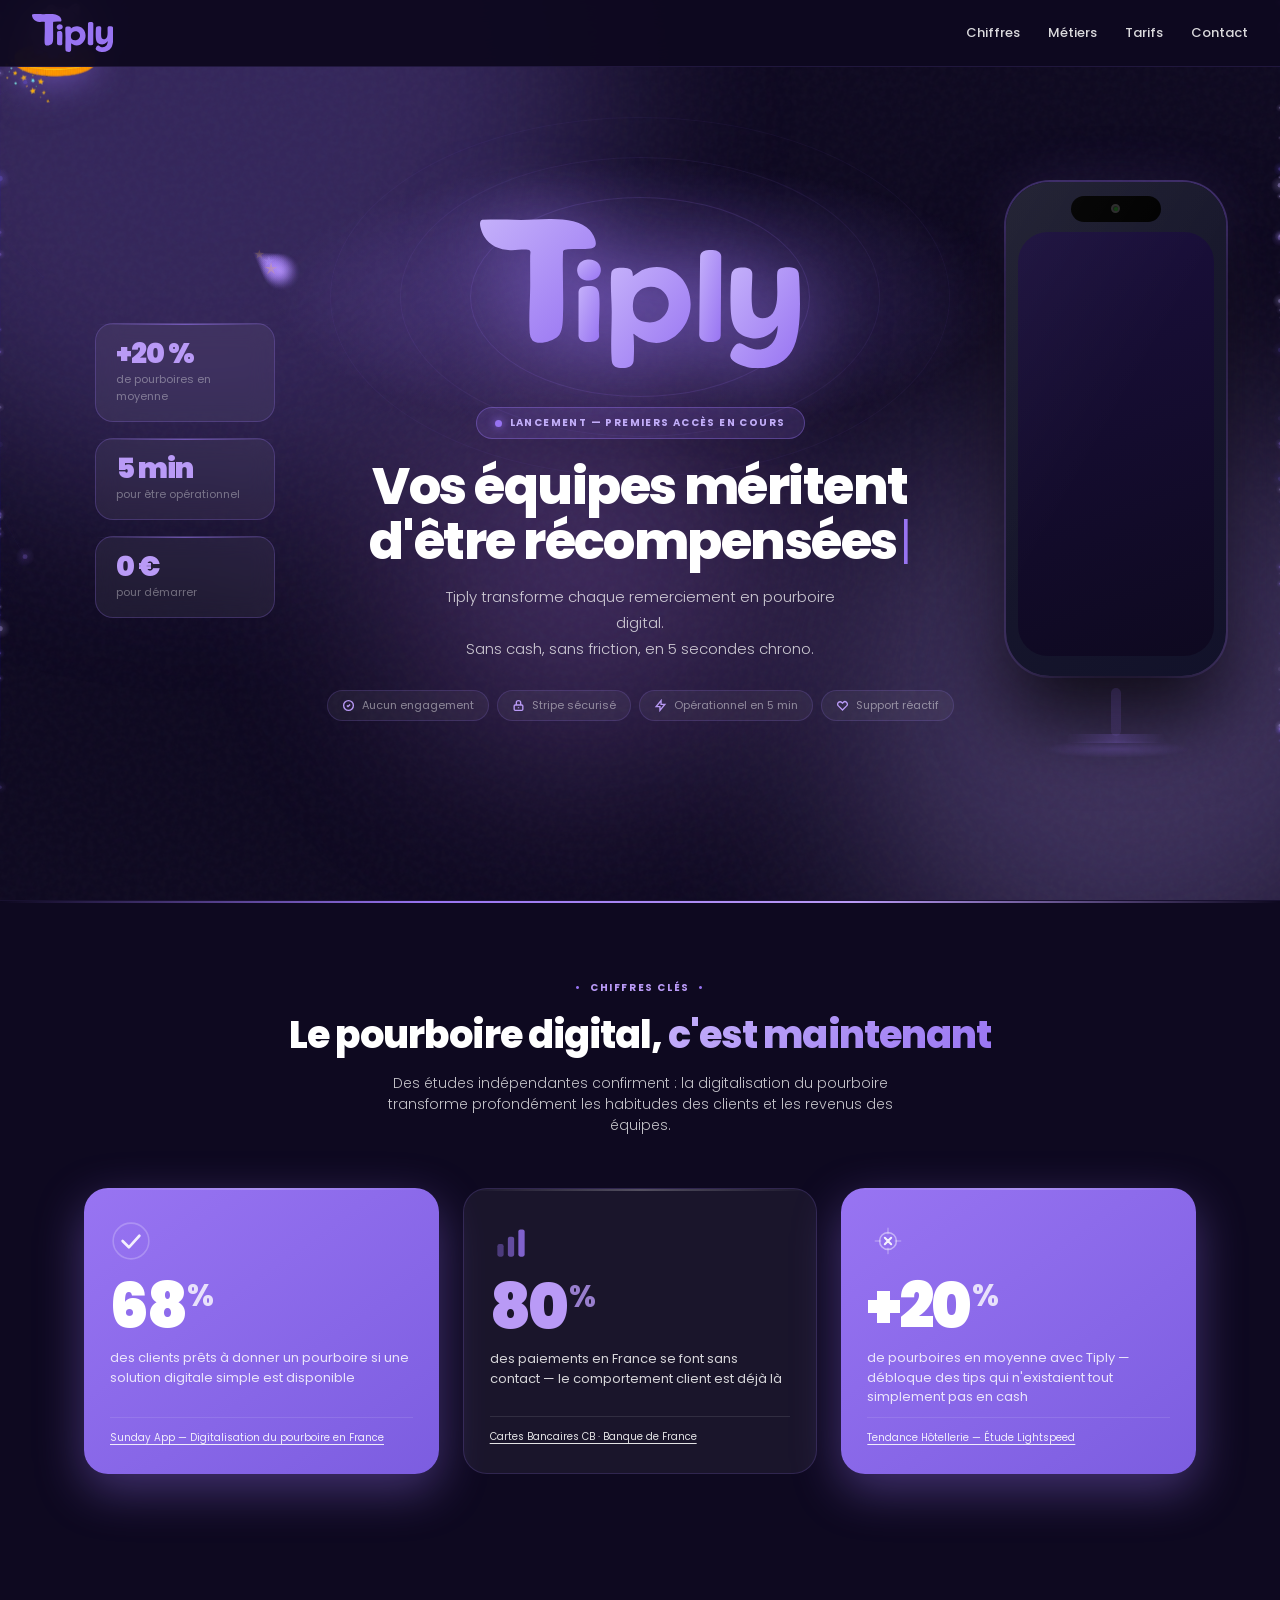
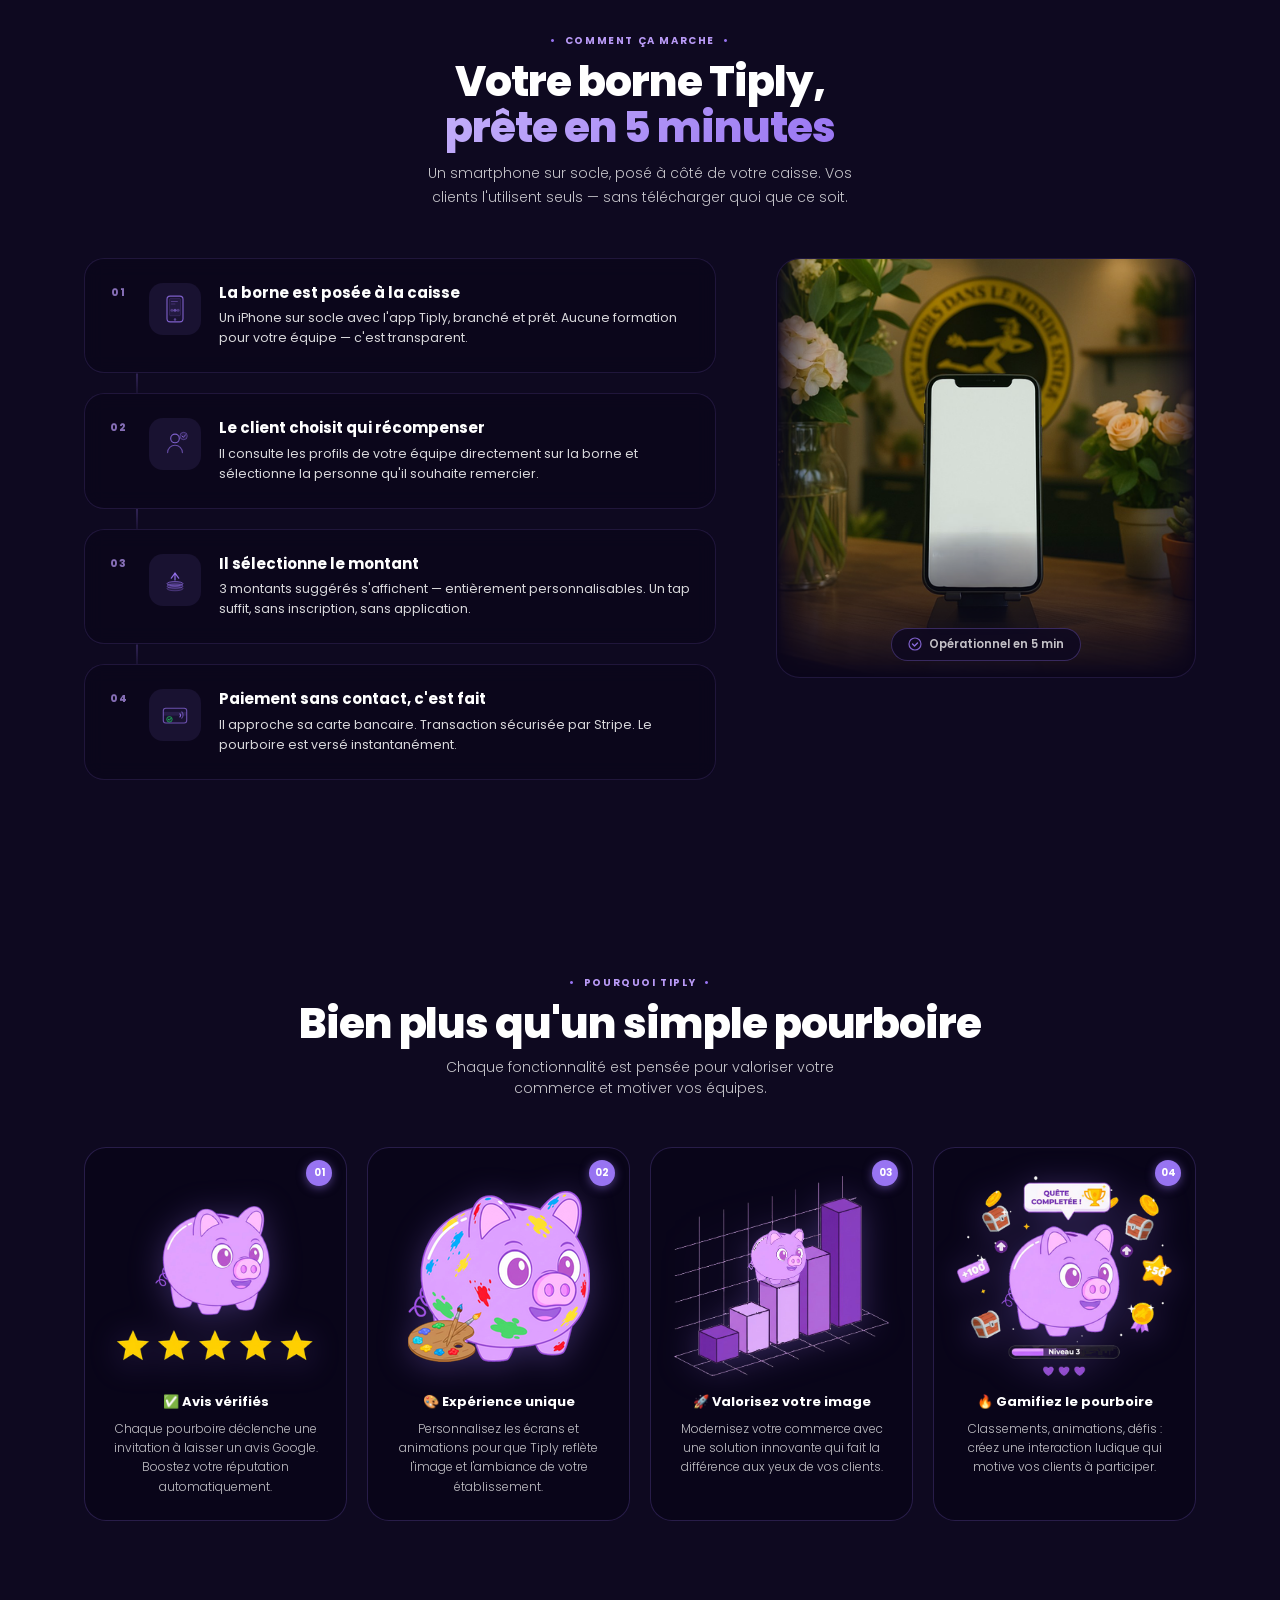
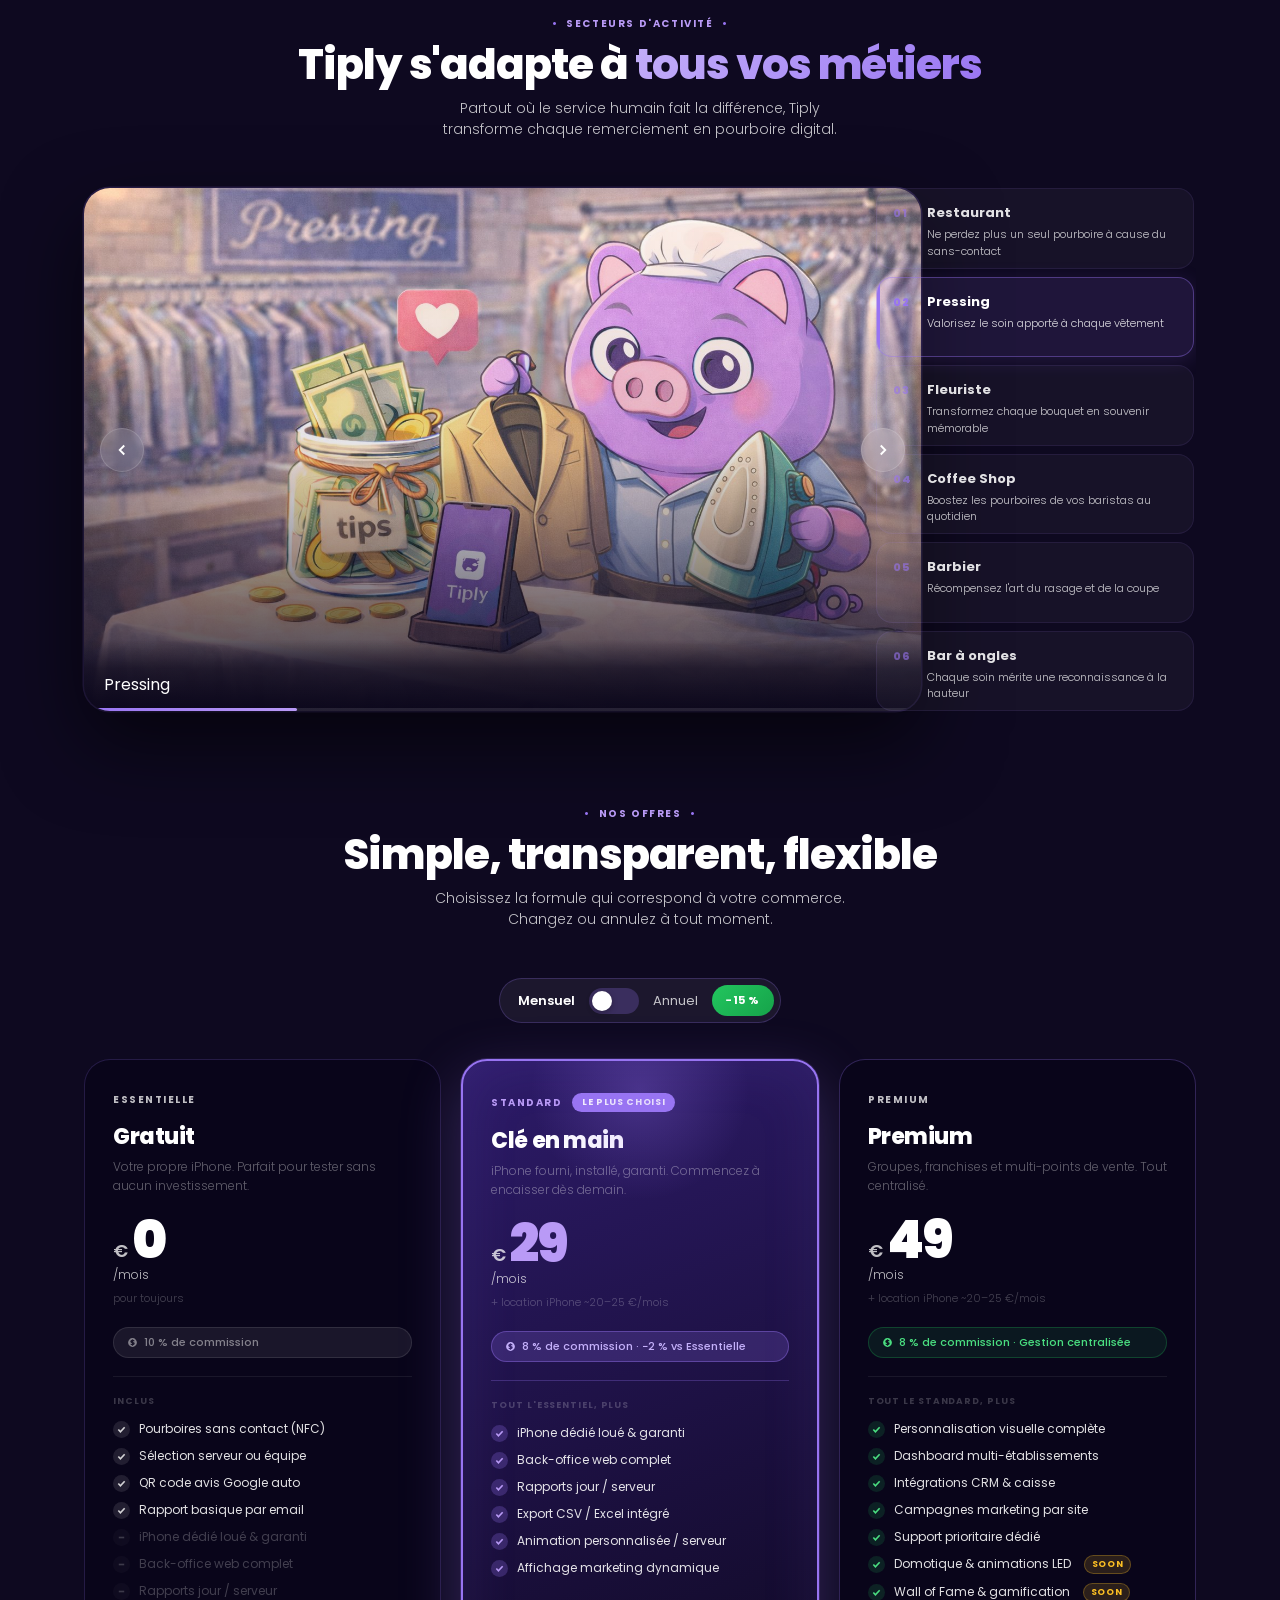
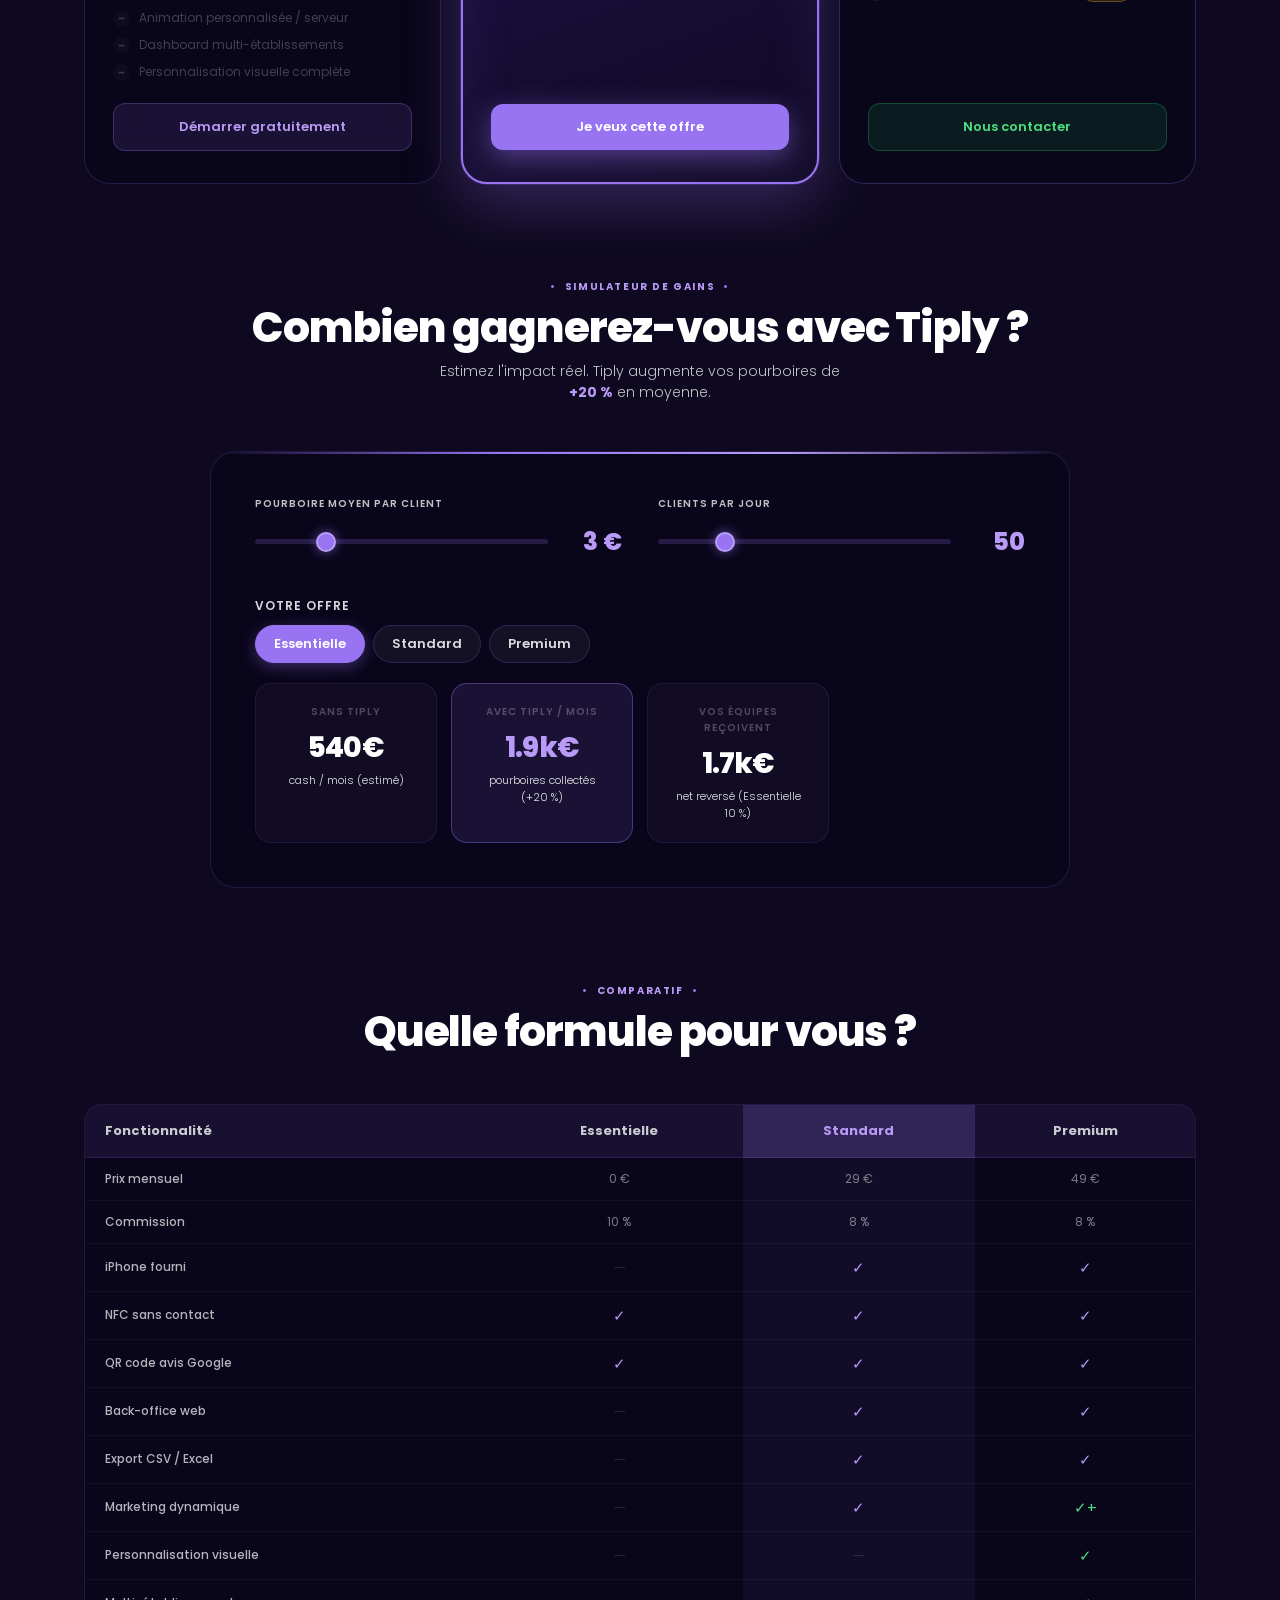
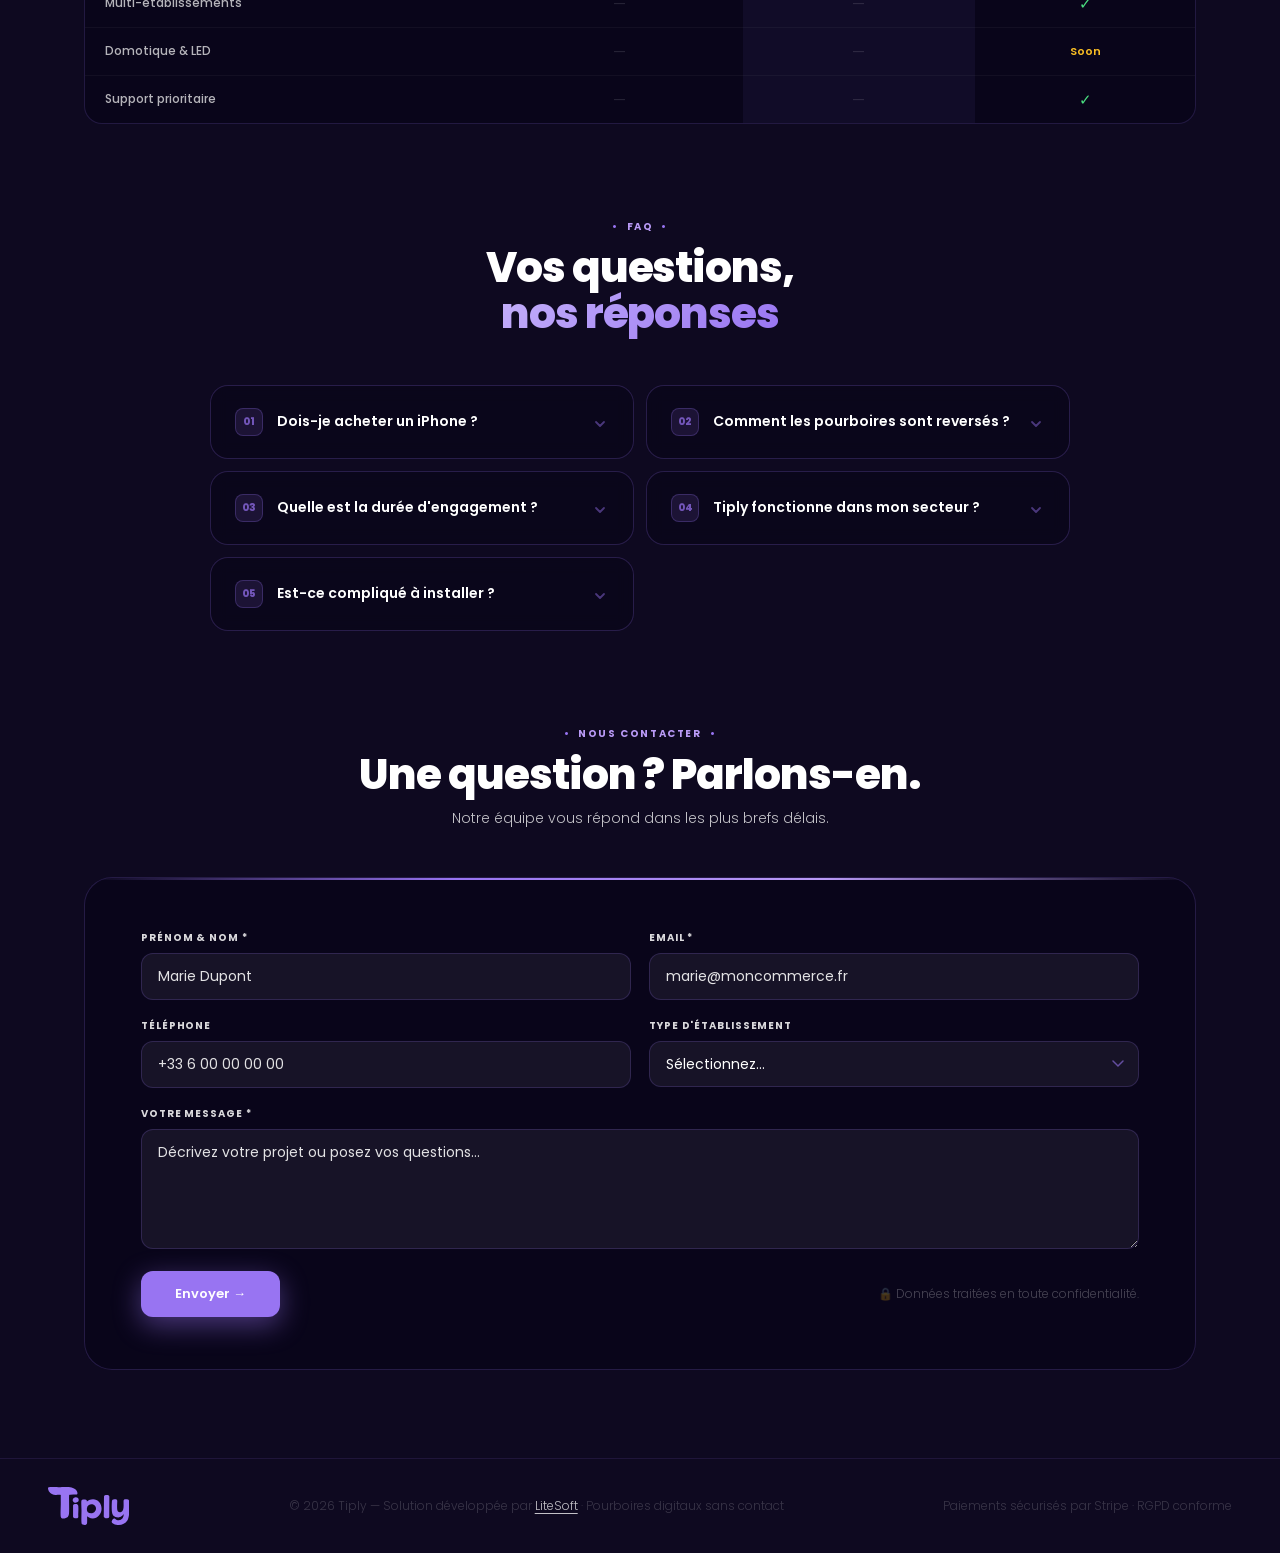
==== index.html @ a6b1a05c "FAQ lisible + carrousel badge fix + étoiles partout" ====
<!DOCTYPE html>
<html lang="fr">
<head>
<meta charset="UTF-8">
<meta name="viewport" content="width=device-width, initial-scale=1.0">
<title>Tiply — Pourboires digitaux sans contact pour commerces & restaurants</title>
<meta name="description" content="Tiply transforme les remerciements en pourboires digitaux. NFC, sans cash, opérationnel en 5 minutes. +20% de pourboires pour restaurants, salons, barbiers, fleuristes.">
<meta name="keywords" content="pourboire digital, pourboire sans contact, tip NFC, pourboire restaurant, solution pourboire, tiply, pourboire application, tipping app france">
<meta name="author" content="Tiply">
<meta name="robots" content="index, follow">
<link rel="canonical" href="https://haksxv3.github.io/tiply-site/">
<meta property="og:type" content="website">
<meta property="og:url" content="https://haksxv3.github.io/tiply-site/">
<meta property="og:title" content="Tiply — Pourboires digitaux sans contact">
<meta property="og:description" content="Boostez les pourboires de vos équipes de +20% avec Tiply. Sans cash, sans terminal dédié. Opérationnel en 5 minutes.">
<meta property="og:locale" content="fr_FR">
<meta name="twitter:card" content="summary_large_image">
<script type="application/ld+json">
{"@context":"https://schema.org","@type":"SoftwareApplication","name":"Tiply","description":"Solution de pourboires digitaux sans contact","applicationCategory":"BusinessApplication","operatingSystem":"iOS","offers":[{"@type":"Offer","name":"Essentielle","price":"0","priceCurrency":"EUR"},{"@type":"Offer","name":"Standard","price":"29","priceCurrency":"EUR"},{"@type":"Offer","name":"Premium","price":"49","priceCurrency":"EUR"}],"url":"https://haksxv3.github.io/tiply-site/"}
</script>
<link rel="preconnect" href="https://fonts.googleapis.com">
<link rel="preconnect" href="https://fonts.gstatic.com" crossorigin>
<link href="https://fonts.googleapis.com/css2?family=Poppins:wght@300;400;500;600;700;800;900&display=swap" rel="stylesheet">
<style>
:root{--p:#9874f2;--pd:#7c5de0;--pl:#b99af6;--lav:#c4b0fa;--bg:#0e0920;--green:#22c55e}
*{margin:0;padding:0;box-sizing:border-box}
html{scroll-behavior:smooth}
body{background:var(--bg);color:#fff;font-family:'Poppins',sans-serif;overflow-x:hidden}

.blobs{position:fixed;inset:0;pointer-events:none;z-index:0;overflow:hidden}
.b{position:absolute;border-radius:50%;filter:blur(100px);opacity:.28}
.b1{width:800px;height:800px;background:var(--p);top:-300px;left:-200px}
.b2{width:600px;height:600px;background:var(--pl);bottom:-100px;right:-150px}
.b3{width:400px;height:400px;background:#c084fc;top:40%;left:30%}
body::before{content:'';position:fixed;inset:0;pointer-events:none;z-index:1;opacity:.75;
  background-image:url("data:image/svg+xml,%3Csvg viewBox='0 0 200 200' xmlns='http://www.w3.org/2000/svg'%3E%3Cfilter id='n'%3E%3CfeTurbulence type='fractalNoise' baseFrequency='.75' numOctaves='4' stitchTiles='stitch'/%3E%3C/filter%3E%3Crect width='100%25' height='100%25' filter='url(%23n)' opacity='.04'/%3E%3C/svg%3E")}

nav{position:fixed;top:0;left:0;right:0;z-index:200;padding:14px 32px;
  display:flex;align-items:center;justify-content:space-between;
  background:rgba(14,9,32,.96);backdrop-filter:blur(20px);
  border-bottom:1px solid rgba(152,116,242,.14)}

/* Burger button */
#burger{display:none;flex-direction:column;justify-content:center;gap:5px;
  background:none;border:none;cursor:pointer;padding:6px;z-index:201}
#burger span{display:block;width:24px;height:2px;background:#fff;border-radius:2px;
  transition:transform .3s ease, opacity .3s ease}
#burger.open span:nth-child(1){transform:translateY(7px) rotate(45deg)}
#burger.open span:nth-child(2){opacity:0}
#burger.open span:nth-child(3){transform:translateY(-7px) rotate(-45deg)}

.navlinks{display:flex;gap:28px;align-items:center}
nav a{color:rgba(255,255,255,.85);text-decoration:none;font-size:13px;
  font-weight:500;transition:color .2s, background .2s}
nav a:hover{color:#fff}

@media(max-width:720px){
  #burger{display:flex}
  .navlinks{
    display:flex;flex-direction:column;align-items:flex-start;gap:0;
    position:fixed;top:0;right:-100%;width:72vw;max-width:280px;height:100vh;
    background:rgba(14,9,32,.98);backdrop-filter:blur(24px);
    padding:80px 28px 40px;
    border-left:1px solid rgba(152,116,242,.2);
    transition:right .35s cubic-bezier(.4,0,.2,1);
    z-index:200;
    box-shadow:-8px 0 40px rgba(0,0,0,.5)
  }
  .navlinks.open{right:0}
  .navlinks a{
    width:100%;padding:14px 0;font-size:16px;font-weight:600;
    color:rgba(255,255,255,.7);
    border-bottom:1px solid rgba(152,116,242,.1)
  }
  .navlinks a:hover{color:#fff;padding-left:6px}
  .navcta{
    margin-top:24px!important;text-align:center;
    border-bottom:none!important;border-radius:50px!important
  }
  /* Overlay */
  #nav-overlay{
    display:none;position:fixed;inset:0;z-index:199;
    background:rgba(0,0,0,.5);backdrop-filter:blur(2px)
  }
  #nav-overlay.show{display:block}
}
.navcta{background:var(--p)!important;color:#fff!important;padding:9px 22px!important;
  border-radius:50px!important;font-weight:600!important;
  box-shadow:0 4px 18px rgba(152,116,242,.4)!important;transition:all .25s!important}
.navcta:hover{background:var(--pd)!important;transform:translateY(-2px)!important}

/* HERO */
.hero{position:relative;z-index:2;min-height:100vh;
  display:grid;grid-template-columns:1fr auto 1fr;
  align-items:center;padding:100px 0 60px;overflow:hidden}

.hero-left{display:flex;flex-direction:column;gap:16px;padding:0 32px 0 48px;align-items:flex-end}
.hstat{background:rgba(255,255,255,.06);backdrop-filter:blur(12px);
  border:1px solid rgba(152,116,242,.25);border-radius:18px;
  padding:16px 20px;width:180px;position:relative;
  animation:slideL .8s ease both}
.hstat:nth-child(1){animation-delay:.2s}
.hstat:nth-child(2){animation-delay:.4s}
.hstat:nth-child(3){animation-delay:.6s}
.hstat::before{content:'';position:absolute;top:0;left:0;right:0;height:1.5px;
  background:linear-gradient(to right,transparent,rgba(152,116,242,.6),transparent);border-radius:2px}
.hstat-n{font-size:28px;font-weight:900;color:var(--pl);letter-spacing:-.03em;line-height:1}
.hstat-l{font-size:11px;color:rgba(255,255,255,.36);font-weight:400;margin-top:3px}

.hero-center{text-align:center;padding:0 20px;position:relative}
.hero-logo-wrap{position:relative;margin-bottom:32px}
.hero-logo-glow{position:absolute;inset:-60px;
  background:radial-gradient(ellipse at center,rgba(152,116,242,.35) 0%,transparent 70%);
  pointer-events:none;animation:glowPulse 3s ease-in-out infinite}
.hero-logo-big{position:relative;z-index:2;width:clamp(180px,26vw,320px);height:auto;
  filter:drop-shadow(0 8px 40px rgba(152,116,242,.6));
  animation:logoIn 1s cubic-bezier(.34,1.56,.64,1) both}
.hero-ring{position:absolute;border-radius:50%;border:1px solid rgba(152,116,242,.15);
  pointer-events:none;top:50%;left:50%;transform:translate(-50%,-50%)}
.hr1{width:340px;height:200px;animation:ringRotate 20s linear infinite}
.hr2{width:480px;height:280px;animation:ringRotate 30s linear infinite reverse;border-color:rgba(152,116,242,.08)}
.hr3{width:620px;height:360px;animation:ringRotate 45s linear infinite;border-color:rgba(152,116,242,.05)}

.badge{display:inline-flex;align-items:center;gap:8px;
  background:rgba(152,116,242,.15);border:1.5px solid rgba(152,116,242,.38);
  color:var(--lav);font-size:10px;font-weight:700;letter-spacing:.14em;
  text-transform:uppercase;padding:7px 18px;border-radius:50px;
  margin-bottom:20px;animation:up .8s .8s ease both;opacity:0}
.dot{width:7px;height:7px;background:var(--p);border-radius:50%;
  box-shadow:0 0 8px var(--p);animation:pulse 2s infinite;flex-shrink:0}
.hero h1{font-size:clamp(24px,4vw,54px);font-weight:800;line-height:1.08;
  letter-spacing:-.03em;margin-bottom:14px;animation:up .9s .9s ease both;opacity:0}
.grad{background:linear-gradient(135deg,var(--lav),var(--p));
  -webkit-background-clip:text;-webkit-text-fill-color:transparent;background-clip:text}
.hero-sub{font-size:clamp(13px,1.3vw,15px);color:rgba(255,255,255,.75);
  font-weight:300;line-height:1.75;margin-bottom:28px;
  animation:up .9s 1s ease both;opacity:0;max-width:400px;margin-left:auto;margin-right:auto}
.trust-pills{display:flex;flex-wrap:wrap;justify-content:center;gap:8px;
  animation:up .9s 1.1s ease both;opacity:0}
.pill{display:flex;align-items:center;gap:7px;
  background:rgba(255,255,255,.05);border:1px solid rgba(152,116,242,.18);
  border-radius:50px;padding:6px 14px;font-size:11px;color:rgba(255,255,255,.46)}
.pill svg{color:var(--pl);flex-shrink:0}

/* iPhone responsive */
.hero-right{padding:0 48px 0 32px;display:flex;justify-content:flex-start;align-items:center}
.iphone-wrap{position:relative;animation:slideR .9s .3s cubic-bezier(.34,1.56,.64,1) both}
.iphone-body{width:220px;background:linear-gradient(145deg,#1c1c2e,#12122a);
  border-radius:44px;padding:14px 12px 20px;
  box-shadow:0 40px 80px rgba(0,0,0,.8),0 0 0 2px rgba(152,116,242,.35),
    0 0 60px rgba(152,116,242,.15);position:relative}
.dyn-island{width:90px;height:26px;background:#000;border-radius:50px;
  margin:0 auto 10px;display:flex;align-items:center;justify-content:center}
.dyn-cam{width:9px;height:9px;border-radius:50%;background:#1a1a1a;border:2px solid #2a2a2a;position:relative}
.dyn-cam::after{content:'';position:absolute;top:50%;left:50%;
  transform:translate(-50%,-50%);width:4px;height:4px;border-radius:50%;background:#0d3b0d}
.iphone-screen{background:linear-gradient(160deg,#1a0f3c,#0e0920);
  border-radius:30px;overflow:hidden;aspect-ratio:9/19.5;
  display:flex;flex-direction:column;align-items:center;justify-content:center;
  position:relative;width:100%}
.screen-placeholder{width:100%;height:100%;display:flex;flex-direction:column;
  align-items:center;justify-content:center;gap:10px;padding:20px;
  background:linear-gradient(160deg,rgba(152,116,242,.15),rgba(14,9,32,.9))}
.screen-ph-icon{width:48px;height:48px;background:rgba(152,116,242,.2);
  border:2px dashed rgba(152,116,242,.4);border-radius:14px;
  display:flex;align-items:center;justify-content:center;margin-bottom:6px}
.screen-ph-title{font-size:11px;font-weight:700;color:rgba(255,255,255,.82);
  letter-spacing:.04em;text-align:center;line-height:1.4}
.screen-ph-sub{font-size:9px;color:rgba(255,255,255,.88);text-align:center;
  font-weight:300;line-height:1.6;max-width:130px}
.iphone-body::after{content:'';position:absolute;top:0;left:0;right:0;bottom:0;
  background:linear-gradient(120deg,rgba(255,255,255,.04) 0%,transparent 50%);
  border-radius:44px;pointer-events:none}
.iphone-stand-base{margin-top:12px;display:flex;flex-direction:column;align-items:center}
.stand-neck{width:10px;height:48px;
  background:linear-gradient(to bottom,rgba(152,116,242,.5),rgba(152,116,242,.15));border-radius:5px}
.stand-foot{width:100px;height:9px;
  background:linear-gradient(to right,transparent,rgba(152,116,242,.35),transparent);
  border-radius:50px;margin-top:-2px}
.stand-glow{width:150px;height:18px;
  background:radial-gradient(ellipse,rgba(152,116,242,.3),transparent 70%);
  margin:-3px auto 0}

/* STATS SECTION */
.stats-section{background:transparent;
  border-top:1px solid rgba(152,116,242,.12);border-bottom:1px solid rgba(152,116,242,.08);
  padding:64px 0;position:relative;z-index:2;overflow:hidden}
.stats-section::before{content:'';position:absolute;top:0;left:0;right:0;height:2px;
  background:linear-gradient(to right,transparent,var(--p),var(--pl),transparent)}
.stats-intro{text-align:center;margin-bottom:48px}
.stats-intro h2{font-size:clamp(20px,3.5vw,38px);font-weight:800;letter-spacing:-.025em;margin-bottom:10px}
.stats-intro p{font-size:14px;color:rgba(255,255,255,.75);font-weight:300;max-width:520px;margin:0 auto}
.stats-grid{display:grid;grid-template-columns:repeat(4,1fr);gap:20px;margin-bottom:0}
.scard{border-radius:22px;padding:28px 22px;position:relative;overflow:hidden;
  transition:transform .4s cubic-bezier(.34,1.56,.64,1),box-shadow .3s;
  display:flex;flex-direction:column}
.scard-label{flex:1}
.scard:hover{transform:translateY(-6px)}
.scard.accent{background:linear-gradient(135deg,var(--p),var(--pd));
  box-shadow:0 16px 48px rgba(152,116,242,.4)}
.scard.light{background:rgba(255,255,255,.05);border:1.5px solid rgba(152,116,242,.2)}
.scard::before{content:'';position:absolute;top:0;left:0;right:0;height:1.5px;
  background:linear-gradient(to right,transparent,rgba(255,255,255,.3),transparent)}
.scard-icon{width:38px;height:38px;margin-bottom:14px;opacity:.9}
.scard-num{font-size:clamp(32px,5vw,52px);font-weight:900;line-height:1;
  letter-spacing:-.04em;margin-bottom:8px}
.scard.accent .scard-num{color:#fff}
.scard.light .scard-num{color:var(--pl)}
.scard-label{font-size:13px;font-weight:500;line-height:1.45;margin-bottom:10px}
.scard.accent .scard-label{color:rgba(255,255,255,.85)}
.scard.light .scard-label{color:rgba(255,255,255,.88)}
.scard-src{font-size:10px;font-weight:400;margin-top:auto;padding-top:10px;
  border-top:1px solid rgba(255,255,255,.1)}
.scard.accent .scard-src{color:rgba(255,255,255,.75)}
.scard.light .scard-src{color:rgba(255,255,255,.88)}
.scard-src a{color:inherit;text-decoration:underline;text-underline-offset:3px}
.scard-src a:hover{color:var(--lav)}
/* Rangée secondaire : stats horizontales */
.stats-row{display:grid;grid-template-columns:repeat(4,1fr);gap:16px}
.srow-item{background:rgba(255,255,255,.04);border:1px solid rgba(152,116,242,.14);
  border-radius:16px;padding:20px 22px;display:flex;align-items:center;gap:18px}
.srow-n{font-size:clamp(22px,3vw,30px);font-weight:900;color:var(--pl);
  white-space:nowrap;letter-spacing:-.02em}
.srow-t{font-size:12px;color:rgba(255,255,255,.82);font-weight:300;line-height:1.5}
.srow-t strong{color:rgba(255,255,255,.8);font-weight:600}
.srow-src{font-size:10px;color:rgba(255,255,255,.2);margin-top:3px}
.srow-src a{color:inherit;text-decoration:underline;text-underline-offset:3px}
.srow-src a:hover{color:var(--lav)}

/* sections */
.wrap{position:relative;z-index:2;max-width:1160px;margin:0 auto;padding:0 24px}
.sec{padding-bottom:88px}
.sh{text-align:center;margin-bottom:48px}
.eye{display:inline-flex;align-items:center;gap:8px;color:var(--pl);
  font-size:10px;font-weight:700;letter-spacing:.16em;text-transform:uppercase;margin-bottom:10px}
.eye::before,.eye::after{content:'•';color:var(--p)}
.sh h2{font-size:clamp(22px,3.8vw,42px);font-weight:800;letter-spacing:-.025em;line-height:1.1;margin-bottom:10px}
.sh p{color:rgba(255,255,255,.75);font-size:14px;font-weight:300;max-width:440px;margin:0 auto}

/* benefits — images détourées fond transparent */
.bgrid{display:grid;grid-template-columns:repeat(4,1fr);gap:20px}
.bc{background:rgba(10,6,26,.95);border:1.5px solid rgba(152,116,242,.22);
  border-radius:22px;padding:28px 20px 24px;text-align:center;position:relative;
  z-index:3;
  transition:transform .4s cubic-bezier(.34,1.56,.64,1),box-shadow .4s,border-color .4s}
.bc:hover{transform:translateY(-8px);border-color:rgba(152,116,242,.45);
  box-shadow:0 24px 56px rgba(152,116,242,.2)}
.bnum{position:absolute;top:12px;right:14px;width:26px;height:26px;
  border-radius:50%;background:var(--p);color:#fff;font-size:10px;font-weight:700;
  display:flex;align-items:center;justify-content:center;
  box-shadow:0 2px 10px rgba(152,116,242,.5)}
.bimg{height:200px;display:flex;align-items:center;justify-content:center;margin-bottom:16px;
  background:transparent}
.bimg img{max-height:200px;width:auto;transition:transform .4s;
  background:transparent;
  filter:drop-shadow(0 4px 16px rgba(152,116,242,.3))}
.bc:hover .bimg img{transform:scale(1.1) rotate(-3deg)}
.bt{font-size:13px;font-weight:700;margin-bottom:7px;
  display:flex;align-items:center;justify-content:center;gap:5px;flex-wrap:wrap}
.bd{color:rgba(255,255,255,.88);font-size:12px;color:rgba(255,255,255,.75);font-weight:300;line-height:1.6}

/* mascot banner */
.mb-inner{background:linear-gradient(135deg,rgba(152,116,242,.13),rgba(152,116,242,.04));
  border:1.5px solid rgba(152,116,242,.26);border-radius:28px;
  padding:52px 56px;display:flex;align-items:center;gap:56px;
  position:relative;overflow:hidden}
.mb-inner::before{content:'';position:absolute;top:0;left:0;right:0;height:2px;
  background:linear-gradient(to right,transparent,var(--p),var(--pl),transparent)}
.mb-scenes{display:flex;gap:14px;flex-shrink:0}
.sc{border-radius:18px;object-fit:cover;border:2px solid rgba(152,116,242,.22);
  transition:transform .4s cubic-bezier(.34,1.56,.64,1),border-color .3s,box-shadow .3s}
.sc:hover{transform:scale(1.06) rotate(-1.5deg);border-color:rgba(152,116,242,.7);
  box-shadow:0 16px 40px rgba(152,116,242,.35)}
.sc-main{width:220px;height:220px;border-color:rgba(152,116,242,.45)}
.sc-sm{width:148px;height:148px}
.mb-text h2{font-size:clamp(20px,3vw,38px);font-weight:800;letter-spacing:-.025em;line-height:1.1;margin-bottom:14px}
.mb-text p{font-size:14px;color:rgba(255,255,255,.46);font-weight:300;line-height:1.75;max-width:380px;margin-bottom:24px}
.mbstats{display:flex;gap:28px;flex-wrap:wrap}
.mbn{font-size:30px;font-weight:800;color:var(--pl);letter-spacing:-.02em}
.mbl{font-size:10px;color:rgba(255,255,255,.75);text-transform:uppercase;letter-spacing:.08em}

/* pricing */
.trow{display:flex;justify-content:center;margin-bottom:36px}
.togwrap{display:flex;align-items:center;gap:14px;
  background:rgba(255,255,255,.06);border:1px solid rgba(152,116,242,.24);
  padding:6px 6px 6px 18px;border-radius:50px}
.tlbl{font-size:13px;color:rgba(255,255,255,.75);font-weight:400;white-space:nowrap;transition:color .2s}
.tlbl.on{color:#fff;font-weight:600}
.tog{width:50px;height:26px;background:rgba(152,116,242,.25);border-radius:50px;
  cursor:pointer;position:relative;transition:background .3s;flex-shrink:0}
.tog.act{background:var(--p);box-shadow:0 0 16px rgba(152,116,242,.5)}
.tthumb{position:absolute;top:3px;left:3px;width:20px;height:20px;
  background:#fff;border-radius:50%;transition:transform .3s cubic-bezier(.34,1.56,.64,1);
  box-shadow:0 2px 6px rgba(0,0,0,.3)}
.tog.act .tthumb{transform:translateX(24px)}
.schip{background:linear-gradient(135deg,#22c55e,#16a34a);color:#fff;
  font-size:11px;font-weight:700;letter-spacing:.06em;padding:7px 14px;border-radius:50px}
.cards{display:grid;grid-template-columns:repeat(3,1fr);gap:20px;align-items:stretch}
.card{border-radius:26px;padding:32px 28px;position:relative;overflow:hidden;
  background:rgba(10,6,26,.97);
  display:flex;flex-direction:column;transition:transform .4s cubic-bezier(.34,1.56,.64,1),box-shadow .4s}
.card:hover{transform:translateY(-10px)}
.cfree{background:rgba(10,6,26,.97);border:1.5px solid rgba(152,116,242,.2);backdrop-filter:blur(24px);-webkit-backdrop-filter:blur(24px)}
.cfree:hover{border-color:rgba(152,116,242,.4);box-shadow:0 24px 60px rgba(152,116,242,.12)}
.cstd{background:linear-gradient(160deg,#2d1b69 0%,#1a0f3c 60%,#0e0920 100%);
  border:2px solid var(--p);transform:scale(1.04);
  box-shadow:0 0 0 1px rgba(152,116,242,.2),0 20px 60px rgba(152,116,242,.28),0 0 60px rgba(152,116,242,.1) inset}
.cstd:hover{transform:scale(1.04) translateY(-10px)}
.cprem{background:rgba(10,6,26,.97);border:1.5px solid rgba(152,116,242,.28);backdrop-filter:blur(24px);-webkit-backdrop-filter:blur(24px)}
.cprem:hover{border-color:rgba(152,116,242,.4);box-shadow:0 24px 60px rgba(152,116,242,.12)}
.cglow{position:absolute;top:-80px;left:50%;transform:translateX(-50%);
  width:220px;height:220px;background:radial-gradient(ellipse,rgba(152,116,242,.28),transparent 70%);pointer-events:none}
.ctier{font-size:10px;font-weight:700;letter-spacing:.15em;text-transform:uppercase;margin-bottom:12px;display:flex;align-items:center;gap:10px}
.cfree .ctier{color:rgba(255,255,255,.75)}.cstd .ctier{color:var(--pl)}.cprem .ctier{color:rgba(255,255,255,.75)}
.pop{background:var(--p);color:#fff;font-size:9px;font-weight:700;letter-spacing:.07em;text-transform:uppercase;padding:3px 10px;border-radius:50px}
.cname{font-size:22px;font-weight:800;margin-bottom:5px;letter-spacing:-.02em}
.cdesc{font-size:12px;color:rgba(255,255,255,.36);font-weight:300;line-height:1.55;margin-bottom:18px;min-height:38px}
.pblock{margin-bottom:16px}
.prow{display:flex;align-items:flex-end;gap:4px;line-height:1}
.pcurr{font-size:18px;font-weight:600;color:rgba(255,255,255,.75);margin-bottom:6px}
.pnum{font-size:52px;font-weight:900;line-height:1;letter-spacing:-.04em;transition:all .35s cubic-bezier(.34,1.56,.64,1)}
.cfree .pnum{color:#fff}.cstd .pnum{color:var(--pl)}.cprem .pnum{color:#fff}
.pper{font-size:12px;color:rgba(255,255,255,.75);font-weight:300;margin-bottom:6px}
.psub{font-size:11px;color:rgba(255,255,255,.24);font-weight:300;margin-bottom:4px}
.pannual{display:none;font-size:11px;font-weight:600;color:var(--green);
  background:rgba(34,197,94,.1);border:1px solid rgba(34,197,94,.22);
  border-radius:8px;padding:5px 11px;margin-top:6px;width:fit-content}
.pannual.show{display:block}
.comm{display:inline-flex;align-items:center;gap:6px;font-size:11px;font-weight:500;padding:6px 13px;border-radius:50px;margin-bottom:18px}
.cfree .comm{background:rgba(255,255,255,.07);color:rgba(255,255,255,.46);border:1px solid rgba(255,255,255,.1)}
.cstd  .comm{background:rgba(152,116,242,.2);color:var(--lav);border:1px solid rgba(152,116,242,.4)}
.cprem .comm{background:rgba(34,197,94,.1);color:#4ade80;border:1px solid rgba(34,197,94,.25)}
.cdiv{height:1px;margin-bottom:18px}
.cfree .cdiv{background:rgba(255,255,255,.07)}.cstd .cdiv{background:rgba(152,116,242,.28)}.cprem .cdiv{background:rgba(255,255,255,.07)}
.fhd{font-size:9px;font-weight:700;letter-spacing:.1em;text-transform:uppercase;color:rgba(255,255,255,.2);margin-bottom:12px}
.feats{list-style:none;display:flex;flex-direction:column;gap:9px;flex:1;margin-bottom:22px}
.feats li{display:flex;align-items:flex-start;gap:9px;font-size:12px;color:rgba(255,255,255,.88);line-height:1.45}
.fi{flex-shrink:0;width:17px;height:17px;border-radius:50%;display:flex;align-items:center;justify-content:center;margin-top:1px}
.fi svg{width:9px;height:9px}
.cfree .fi{background:rgba(255,255,255,.1);color:rgba(255,255,255,.8)}
.cstd  .fi{background:rgba(152,116,242,.25);color:var(--pl)}
.cprem .fi{background:rgba(34,197,94,.15);color:#4ade80}
.dim{opacity:.26}
.soon{display:inline-block;background:rgba(251,191,36,.14);color:#fbbf24;font-size:9px;font-weight:700;letter-spacing:.07em;text-transform:uppercase;padding:2px 7px;border-radius:50px;border:1px solid rgba(251,191,36,.28);margin-left:4px}
.cbtn{display:block;text-align:center;padding:13px 20px;border-radius:12px;font-size:13px;font-weight:600;text-decoration:none;cursor:pointer;border:none;font-family:'Poppins',sans-serif;transition:all .3s cubic-bezier(.34,1.56,.64,1)}
.cfree .cbtn{background:rgba(152,116,242,.12);color:var(--pl);border:1.5px solid rgba(152,116,242,.28)}
.cfree .cbtn:hover{background:rgba(152,116,242,.22);transform:translateY(-2px)}
.cstd  .cbtn{background:var(--p);color:#fff;box-shadow:0 8px 28px rgba(152,116,242,.5)}
.cstd  .cbtn:hover{background:var(--pd);box-shadow:0 14px 40px rgba(152,116,242,.6);transform:translateY(-3px)}
.cprem .cbtn{background:rgba(34,197,94,.12);color:#4ade80;border:1.5px solid rgba(34,197,94,.28)}
.cprem .cbtn:hover{background:rgba(34,197,94,.22);transform:translateY(-2px)}

/* simulator */
.simcard{background:rgba(10,6,26,.97);backdrop-filter:blur(20px);-webkit-backdrop-filter:blur(20px);border:1.5px solid rgba(152,116,242,.18);border-radius:26px;padding:44px;position:relative;overflow:hidden;max-width:860px;margin:0 auto}
.simcard::before{content:'';position:absolute;top:0;left:0;right:0;height:2px;background:linear-gradient(to right,transparent,var(--p),var(--pl),transparent)}
.simctrl{display:grid;grid-template-columns:1fr 1fr;gap:36px;margin-bottom:38px}
.simctrl label{display:block;font-size:10px;font-weight:600;letter-spacing:.1em;text-transform:uppercase;color:rgba(255,255,255,.75);margin-bottom:12px}
.slrow{display:flex;align-items:center;gap:14px}
.sv{font-size:24px;font-weight:800;color:var(--pl);min-width:60px;text-align:right}
input[type=range]{flex:1;-webkit-appearance:none;height:5px;background:rgba(152,116,242,.2);border-radius:3px;outline:none;cursor:pointer}
input[type=range]::-webkit-slider-thumb{-webkit-appearance:none;width:20px;height:20px;background:var(--p);border-radius:50%;box-shadow:0 0 12px rgba(152,116,242,.6);cursor:pointer;border:2.5px solid rgba(255,255,255,.3)}
.simres{display:grid;grid-template-columns:repeat(4,1fr);gap:14px}
.sr{background:rgba(18,12,38,.97);border:1.5px solid rgba(152,116,242,.12);border-radius:16px;padding:20px;text-align:center}
.sr.hi{background:rgba(152,116,242,.12);border-color:rgba(152,116,242,.38)}
.srl{font-size:10px;font-weight:600;letter-spacing:.1em;text-transform:uppercase;color:rgba(255,255,255,.26);margin-bottom:7px}
.sra{font-size:28px;font-weight:800;letter-spacing:-.03em;margin-bottom:3px}
.sr.hi .sra{color:var(--pl)}
.srn{font-size:11px;color:rgba(255,255,255,.88);font-weight:300}

/* comparison */
table{width:100%;border-collapse:separate;border-spacing:0;border-radius:18px;overflow:hidden;background:rgba(10,6,26,.97);border:1.5px solid rgba(152,116,242,.18)}
thead tr{background:rgba(152,116,242,.1)}
th{padding:16px 20px;text-align:center;font-size:13px;font-weight:700;border-bottom:1.5px solid rgba(152,116,242,.18);color:rgba(255,255,255,.78)}
th:first-child{text-align:left}
th.tf{background:rgba(152,116,242,.2);color:var(--pl)}
td{padding:12px 20px;font-size:12px;border-bottom:1px solid rgba(255,255,255,.04);text-align:center;color:rgba(255,255,255,.46)}
td:first-child{text-align:left;color:rgba(255,255,255,.7);font-weight:500}
td.tf{background:rgba(152,116,242,.06)}
tr:last-child td{border-bottom:none}
.y{color:var(--pl);font-size:15px}.no{color:rgba(255,255,255,.12);font-size:15px}.g{color:#4ade80;font-size:15px}

/* faq */
.faqwrap{max-width:660px;margin:0 auto}
/* ═══ FAQ — nouveau design tabs ═══ */
.faq-wrap{
  max-width:860px;
  margin:0 auto;
  display:grid;
  grid-template-columns:1fr 1fr;
  gap:12px;
  align-items:start;
}
.faq-card{
  background:rgba(10,6,26,.75);
  border:1.5px solid rgba(152,116,242,.22);
  border-radius:18px;
  padding:22px 24px;
  cursor:pointer;
  position:relative;
  z-index:3;
  transition:border-color .25s, box-shadow .25s, background .25s;
  user-select:none;
  backdrop-filter:blur(8px);
}
.faq-card:hover{
  border-color:rgba(152,116,242,.4);
  box-shadow:0 6px 28px rgba(152,116,242,.12);
}
.faq-card.active{
  border-color:rgba(152,116,242,.65);
  background:rgba(152,116,242,.07);
  box-shadow:0 8px 36px rgba(152,116,242,.18);
}
.faq-card-header{
  display:flex;
  align-items:center;
  gap:14px;
}
.faq-card-num{
  width:28px;height:28px;
  border-radius:8px;
  background:rgba(152,116,242,.12);
  border:1px solid rgba(152,116,242,.25);
  display:flex;align-items:center;justify-content:center;
  font-size:10px;font-weight:800;color:rgba(152,116,242,.7);
  flex-shrink:0;
  transition:background .25s, border-color .25s;
}
.faq-card.active .faq-card-num{
  background:rgba(152,116,242,.3);
  border-color:rgba(152,116,242,.7);
  color:#fff;
}
.faq-card-q{
  font-size:14px;font-weight:600;color:#fff;
  line-height:1.35;flex:1;
}
.faq-card-arrow{
  width:20px;height:20px;flex-shrink:0;
  color:rgba(152,116,242,.45);
  transition:transform .3s cubic-bezier(.34,1.56,.64,1), color .25s;
}
.faq-card.active .faq-card-arrow{
  transform:rotate(90deg);
  color:rgba(152,116,242,.9);
}
.faq-card-a{
  overflow:hidden;
  max-height:0;
  transition:max-height .35s ease, padding .25s;
  font-size:13px;
  color:rgba(255,255,255,.75);
  line-height:1.65;
  padding:0 0 0 42px;
}
.faq-card.active .faq-card-a{
  max-height:200px;
  padding:14px 0 4px 42px;
}
@media(max-width:720px){
  .faq-wrap{grid-template-columns:1fr}
}

.ficon{width:26px;height:26px;border-radius:50%;background:rgba(152,116,242,.14);border:1.5px solid rgba(152,116,242,.28);display:flex;align-items:center;justify-content:center;flex-shrink:0;color:var(--pl);font-size:17px;transition:all .3s}
.fi2.open .ficon{background:var(--p);border-color:var(--p);transform:rotate(45deg)}
.fa{max-height:0;overflow:hidden;transition:max-height .4s cubic-bezier(.4,0,.2,1);font-size:13px;color:rgba(255,255,255,.75);font-weight:300;line-height:1.75}
.fi2.open .fa{max-height:300px;padding-bottom:18px}

/* contact */
.contwrap{background:rgba(10,6,26,.97);backdrop-filter:blur(20px);-webkit-backdrop-filter:blur(20px);border:1.5px solid rgba(152,116,242,.2);border-radius:28px;padding:52px 56px;position:relative;overflow:hidden}
.contwrap::before{content:'';position:absolute;top:0;left:0;right:0;height:2px;background:linear-gradient(to right,transparent,var(--p),var(--pl),transparent)}
.cgrid{display:grid;grid-template-columns:1fr 1fr;gap:18px}
.cf{display:flex;flex-direction:column;gap:7px}
.cf.full{grid-column:1/-1}
.cf label{font-size:10px;font-weight:700;letter-spacing:.09em;text-transform:uppercase;color:rgba(255,255,255,.85)}
.cf input,.cf textarea,.cf select{background:rgba(255,255,255,.06);border:1.5px solid rgba(152,116,242,.2);border-radius:12px;padding:12px 16px;font-size:14px;color:#fff;font-family:'Poppins',sans-serif;outline:none;width:100%;transition:border-color .25s,box-shadow .25s}
.cf input::placeholder,.cf textarea::placeholder{color:rgba(255,255,255,.88)}
.cf input:focus,.cf textarea:focus,.cf select:focus{border-color:var(--p);box-shadow:0 0 0 3px rgba(152,116,242,.18)}
.cf select{cursor:pointer;-webkit-appearance:none;background-image:url("data:image/svg+xml,%3Csvg xmlns='http://www.w3.org/2000/svg' width='12' height='8' viewBox='0 0 12 8'%3E%3Cpath d='M1 1l5 5 5-5' stroke='rgba(152,116,242,.6)' stroke-width='1.5' fill='none' stroke-linecap='round'/%3E%3C/svg%3E");background-repeat:no-repeat;background-position:right 14px center}
.cf select option{background:#1a0f3c;color:#fff}
.cf textarea{resize:vertical;min-height:120px}
.cfoot{margin-top:22px;display:flex;align-items:center;justify-content:space-between;flex-wrap:wrap;gap:14px}
.csend{background:var(--p);color:#fff;padding:13px 34px;border-radius:12px;font-size:13px;font-weight:600;border:none;cursor:pointer;font-family:'Poppins',sans-serif;box-shadow:0 8px 28px rgba(152,116,242,.45);transition:all .3s cubic-bezier(.34,1.56,.64,1)}
.csend:hover{background:var(--pd);transform:translateY(-2px)}
.cnote{font-size:12px;color:rgba(255,255,255,.26);font-weight:300}
.sucmsg{display:none;text-align:center;padding:24px;background:rgba(34,197,94,.1);border:1px solid rgba(34,197,94,.28);border-radius:14px;color:#4ade80;font-weight:500;font-size:15px}
.sucmsg.show{display:block}

/* cta */
.ctawrap{max-width:680px;margin:0 auto;background:linear-gradient(135deg,rgba(152,116,242,.18),rgba(152,116,242,.04));border:1.5px solid rgba(152,116,242,.32);border-radius:30px;padding:60px 48px;position:relative;overflow:hidden;text-align:center}
.ctawrap::before{content:'';position:absolute;top:0;left:0;right:0;height:2px;background:linear-gradient(to right,transparent,var(--p),var(--pl),transparent)}
.ctawrap h2{font-size:clamp(22px,4vw,44px);font-weight:800;letter-spacing:-.03em;margin-bottom:12px;line-height:1.1}
.ctawrap p{color:rgba(255,255,255,.75);font-size:14px;font-weight:300;margin-bottom:30px;max-width:360px;margin-left:auto;margin-right:auto}
.ctabtns{display:flex;gap:12px;justify-content:center;flex-wrap:wrap}
.btnm{background:var(--p);color:#fff;padding:13px 30px;border-radius:12px;font-size:14px;font-weight:600;text-decoration:none;box-shadow:0 8px 28px rgba(152,116,242,.45);font-family:'Poppins',sans-serif;transition:all .3s cubic-bezier(.34,1.56,.64,1)}
.btnm:hover{background:var(--pd);transform:translateY(-3px)}
.btng{background:rgba(255,255,255,.07);color:rgba(255,255,255,.88);padding:13px 30px;border-radius:12px;font-size:14px;font-weight:500;text-decoration:none;border:1.5px solid rgba(255,255,255,.12);font-family:'Poppins',sans-serif;transition:all .3s}
.btng:hover{border-color:rgba(152,116,242,.4);color:#fff;background:rgba(152,116,242,.1)}

footer{padding:28px 48px;border-top:1px solid rgba(152,116,242,.12);display:flex;justify-content:space-between;align-items:center;flex-wrap:wrap;gap:12px;position:relative;z-index:2}
footer p{font-size:12px;color:rgba(255,255,255,.18);font-weight:300}

/* animations */
@keyframes up{from{opacity:0;transform:translateY(24px)}to{opacity:1;transform:translateY(0)}}
@keyframes pulse{0%,100%{opacity:1;transform:scale(1)}50%{opacity:.4;transform:scale(.7)}}
@keyframes glowPulse{0%,100%{opacity:.7}50%{opacity:1}}
@keyframes ringRotate{from{transform:translate(-50%,-50%) rotate(0deg)}to{transform:translate(-50%,-50%) rotate(360deg)}}
@keyframes logoIn{from{opacity:0;transform:scale(.8)}to{opacity:1;transform:scale(1)}}
@keyframes slideL{from{opacity:0;transform:translateX(-30px)}to{opacity:1;transform:translateX(0)}}
@keyframes slideR{from{opacity:0;transform:translateX(30px)}to{opacity:1;transform:translateX(0)}}
.rev{opacity:0;transform:translateY(26px);transition:opacity .7s ease,transform .7s ease}
.rev.vis{opacity:1;transform:translateY(0)}
.d1{transition-delay:.1s}.d2{transition-delay:.2s}.d3{transition-delay:.3s}

/* RESPONSIVE */
@media(max-width:1100px){
  .hero{grid-template-columns:1fr;padding:120px 24px 60px;justify-items:center;gap:40px}
  .hero-left{display:none}
  .hero-center{order:1;padding:0;max-width:600px;width:100%}
  .hero-right{order:2;padding:0;justify-content:center}
  .iphone-body{width:200px}
}
@media(max-width:980px){
  .bgrid{grid-template-columns:repeat(2,1fr)}
  .mb-inner{flex-direction:column;gap:32px;padding:36px 24px}
  .mb-scenes{justify-content:center}
  .sc-main{width:180px;height:180px}.sc-sm{width:130px;height:130px}
  .cgrid{grid-template-columns:1fr}.cf.full{grid-column:1}
  .stats-grid{grid-template-columns:repeat(2,1fr)}
  .stats-row{grid-template-columns:1fr}
}
@media(max-width:720px){
  .cards{grid-template-columns:1fr;max-width:420px;margin:0 auto}
  .cstd{transform:scale(1)}.cstd:hover{transform:translateY(-10px)}
  .simctrl{grid-template-columns:1fr}.simres{grid-template-columns:1fr}
  nav{padding:12px 18px}.navlinks{gap:14px}
  .contwrap{padding:36px 22px}
  .ctawrap{padding:44px 22px}
  footer{padding:22px 18px;flex-direction:column;text-align:center}
  .iphone-body{width:160px;border-radius:34px}
  .dyn-island{width:72px;height:22px}
  .stats-grid{grid-template-columns:1fr}
}
@media(max-width:480px){
  .bgrid{grid-template-columns:1fr}
  .hero-right{width:100%;display:flex;justify-content:center}
  .iphone-body{width:150px}
}

/* ═══════════════════════════════
   CARROUSEL MÉTIERS
═══════════════════════════════ */
.cs-wrap{display:grid;grid-template-columns:1fr 320px;gap:28px;align-items:stretch}
.cs-stage{position:relative;border-radius:26px;overflow:hidden;
  box-shadow:0 32px 80px rgba(0,0,0,.6),0 0 0 1.5px rgba(152,116,242,.2);
  aspect-ratio:16/10}
.cs-track{position:relative;width:100%;height:100%}
.cs-slide{position:absolute;inset:0;opacity:0;transform:scale(1.04);
  transition:opacity .6s cubic-bezier(.4,0,.2,1),transform .6s cubic-bezier(.4,0,.2,1)}
.cs-slide.active{opacity:1;transform:scale(1)}
.cs-slide.exit{opacity:0;transform:scale(.97)}
.cs-img-wrap{width:100%;height:100%;position:relative}
.cs-img-wrap img{width:100%;height:100%;object-fit:cover;display:block}
.cs-overlay{position:absolute;inset:0;
  background:linear-gradient(to top,rgba(14,9,32,.85) 0%,rgba(14,9,32,.1) 50%,transparent 100%)}
.cs-badge{
  position:absolute;bottom:0;left:0;right:0;
  padding:32px 20px 14px;
  background:linear-gradient(to top,rgba(10,6,26,.92) 0%,rgba(10,6,26,.6) 60%,transparent 100%);
  display:flex;align-items:flex-end;gap:10px;
}
.cs-badge > div > div:first-child{
  font-size:10px;font-weight:700;letter-spacing:.14em;text-transform:uppercase;
  color:rgba(255,255,255,.5);margin-bottom:4px;
}
.cs-badge > div > div:last-child{
  font-size:16px;font-weight:700;color:#fff;line-height:1.25;
}

/* Arrows */
.cs-arrow{position:absolute;top:50%;transform:translateY(-50%);
  width:44px;height:44px;border-radius:50%;border:none;cursor:pointer;
  background:rgba(255,255,255,.1);backdrop-filter:blur(12px);
  border:1.5px solid rgba(255,255,255,.15);color:#fff;
  display:flex;align-items:center;justify-content:center;
  transition:all .25s;z-index:10}
.cs-arrow svg{width:18px;height:18px}
.cs-arrow:hover{background:rgba(152,116,242,.6);border-color:rgba(152,116,242,.8);
  transform:translateY(-50%) scale(1.1)}
.cs-prev{left:16px}.cs-next{right:16px}

/* Progress bar */
.cs-progress{position:absolute;bottom:0;left:0;right:0;height:3px;
  background:rgba(255,255,255,.1)}
.cs-progress-fill{height:100%;background:linear-gradient(to right,var(--p),var(--pl));
  border-radius:2px;transition:width .1s linear}

/* Dots (mobile) */
.cs-dots{display:none;justify-content:center;gap:8px;
  position:absolute;bottom:14px;left:50%;transform:translateX(-50%)}
.cs-dot{width:8px;height:8px;border-radius:50%;border:none;cursor:pointer;
  background:rgba(255,255,255,.3);transition:all .3s;padding:0}
.cs-dot.on{background:var(--p);width:22px;border-radius:4px;
  box-shadow:0 0 8px rgba(152,116,242,.6)}

/* Tabs sidebar */
.cs-tabs{display:flex;flex-direction:column;gap:8px;overflow-y:auto;
  max-height:none;padding-right:2px}
.cs-tabs::-webkit-scrollbar{width:3px}
.cs-tabs::-webkit-scrollbar-track{background:transparent}
.cs-tabs::-webkit-scrollbar-thumb{background:rgba(152,116,242,.3);border-radius:2px}
.cs-tab{background:rgba(255,255,255,.04);border:1.5px solid rgba(152,116,242,.1);
  border-radius:16px;padding:14px 16px;cursor:pointer;
  display:flex;align-items:flex-start;gap:12px;text-align:left;
  font-family:'Poppins',sans-serif;color:#fff;
  transition:all .3s cubic-bezier(.34,1.56,.64,1);position:relative;overflow:hidden;
  flex:1}
.cs-tab::before{content:'';position:absolute;left:0;top:0;bottom:0;width:3px;
  background:var(--p);border-radius:2px;opacity:0;transition:opacity .3s}
.cs-tab.on{background:rgba(152,116,242,.12);border-color:rgba(152,116,242,.4);
  box-shadow:0 4px 20px rgba(152,116,242,.15)}
.cs-tab.on::before{opacity:1}
.cs-tab:hover:not(.on){background:rgba(255,255,255,.06);border-color:rgba(152,116,242,.2)}
.cs-tab-num{font-size:11px;font-weight:800;color:var(--p);opacity:.6;
  min-width:22px;margin-top:2px;letter-spacing:.05em}
.cs-tab.on .cs-tab-num{opacity:1}
.cs-tab-title{font-size:13px;font-weight:700;margin-bottom:3px;
  color:rgba(255,255,255,.88);transition:color .3s}
.cs-tab.on .cs-tab-title{color:#fff}
.cs-tab-desc{font-size:11px;color:rgba(255,255,255,.75);font-weight:300;
  line-height:1.5;transition:color .3s}
.cs-tab.on .cs-tab-desc{color:rgba(255,255,255,.82)}

/* Responsive carousel */
@media(max-width:980px){
  .cs-wrap{grid-template-columns:1fr}
  .cs-stage{aspect-ratio:4/3}
  .cs-tabs{display:none}
  .cs-dots{display:flex}
  .cs-badge{bottom:34px}
}
@media(max-width:600px){
  .cs-stage{aspect-ratio:1/1;border-radius:18px}
  .cs-arrow{width:36px;height:36px}
  .cs-arrow svg{width:14px;height:14px}
}

/* ═══ KPI STATS ═══ */
.stats-section{background:linear-gradient(135deg,rgba(152,116,242,.08),rgba(152,116,242,.02));
  border-top:1px solid rgba(152,116,242,.14);border-bottom:1px solid rgba(152,116,242,.14);
  padding:72px 0;position:relative;z-index:2}
.stats-section::before{content:'';position:absolute;top:0;left:0;right:0;height:2px;
  background:linear-gradient(to right,transparent,var(--p),var(--pl),transparent)}
.stats-intro{text-align:center;margin-bottom:52px}
.stats-intro h2{font-size:clamp(20px,3.5vw,38px);font-weight:800;letter-spacing:-.025em;margin-bottom:10px}
.stats-intro p{font-size:14px;color:rgba(255,255,255,.75);font-weight:300;max-width:520px;margin:0 auto}

.kpi-row{display:grid;grid-template-columns:repeat(3,1fr);gap:24px}
.kpi-card{border-radius:24px;padding:32px 26px 28px;position:relative;overflow:hidden;
  display:flex;flex-direction:column;gap:10px;
  transition:transform .4s cubic-bezier(.34,1.56,.64,1),box-shadow .3s}
.kpi-card:hover{transform:translateY(-8px)}
.kpi-accent{background:linear-gradient(145deg,var(--p),var(--pd));
  box-shadow:0 16px 48px rgba(152,116,242,.38)}
.kpi-dark{background:rgba(255,255,255,.05);border:1.5px solid rgba(152,116,242,.18)}
.kpi-dark:hover{border-color:rgba(152,116,242,.4);box-shadow:0 20px 52px rgba(152,116,242,.15)}
.kpi-card::before{content:'';position:absolute;top:0;left:0;right:0;height:1.5px;
  background:linear-gradient(to right,transparent,rgba(255,255,255,.25),transparent)}
.kpi-icon{width:42px;height:42px;flex-shrink:0;opacity:.9}
.kpi-num{font-size:clamp(40px,5.5vw,62px);font-weight:900;line-height:1;letter-spacing:-.04em;margin-top:4px}
.kpi-accent .kpi-num{color:#fff}
.kpi-dark .kpi-num{color:var(--pl)}
.kpi-unit{font-size:.5em;font-weight:700;vertical-align:super;margin-left:2px;opacity:.8}
.kpi-label{font-size:13px;font-weight:400;line-height:1.5;flex:1}
.kpi-accent .kpi-label{color:rgba(255,255,255,.82)}
.kpi-dark .kpi-label{color:rgba(255,255,255,.82)}
.kpi-src{font-size:10px;padding-top:12px;border-top:1px solid rgba(255,255,255,.1);margin-top:auto}
.kpi-accent .kpi-src{color:rgba(255,255,255,.75)}
.kpi-dark .kpi-src{color:rgba(255,255,255,.85)}
.kpi-src a{color:rgba(255,255,255,.88);text-decoration:underline;text-underline-offset:3px}
.kpi-src a:hover{color:var(--lav)}

@media(max-width:980px){.kpi-row{grid-template-columns:repeat(2,1fr)}}
@media(max-width:520px){.kpi-row{grid-template-columns:1fr}}

/* ═══ COCHON BALADEUR ═══ */
#roaming-pig{
  position:fixed;
  width:100px;
  height:100px;
  top:0;
  left:0;
  z-index:1;
  pointer-events:auto;
  cursor:pointer;
  will-change:transform;
  filter:drop-shadow(0 6px 18px rgba(152,116,242,.5));
}
#roaming-pig img{
  width:100%;height:100%;
  object-fit:contain;
  display:block;
}
#roaming-pig.flip img{
  transform:scaleX(-1);
}
/* Trail canvas */
#pig-trail{
  position:fixed;
  top:0;left:0;
  width:100%;height:100%;
  z-index:0;
  pointer-events:none;
}

/* Speech bubble */
#pig-speech{
  position:fixed;
  z-index:2;
  background:#fff;
  color:#6b3fa0;
  font-family:'Poppins',sans-serif;
  font-size:13px;
  font-weight:700;
  padding:8px 14px;
  border-radius:18px 18px 18px 4px;
  box-shadow:0 4px 20px rgba(152,116,242,.4);
  border:2px solid rgba(152,116,242,.3);
  white-space:nowrap;
  pointer-events:none;
  opacity:0;
  transform:scale(0.6) translateY(8px);
  transition:opacity .2s ease, transform .2s cubic-bezier(.34,1.56,.64,1);
}
#pig-speech.show{
  opacity:1;
  transform:scale(1) translateY(0);
}

#pig-click-zone{
  position:fixed;
  width:100px;
  height:100px;
  top:0; left:0;
  z-index:9999;
  cursor:pointer;
  pointer-events:auto;
  background:transparent;
}

/* Explosion particles */
.spark{
  position:fixed;
  width:10px;height:10px;
  border-radius:50%;
  pointer-events:none;
  z-index:9999;
  animation:sparkFly .8s ease-out forwards;
}
@keyframes sparkFly{
  0%{opacity:1;transform:translate(0,0) scale(1)}
  100%{opacity:0;transform:translate(var(--sx),var(--sy)) scale(0)}
}
#pig-boom{
  position:fixed;
  z-index:9999;
  font-size:52px;
  pointer-events:none;
  opacity:0;
  transform:scale(0);
  transition:opacity .15s, transform .15s cubic-bezier(.34,1.56,.64,1);
}
#pig-boom.show{
  opacity:1;
  transform:scale(1.4);
}

/* ═══ COMMENT ÇA MARCHE ═══ */
.howto-section{padding:80px 0 100px;position:relative;z-index:2}
.howto-sub{color:rgba(255,255,255,.75);font-size:15px;max-width:560px;margin:0 auto 60px;line-height:1.75;text-align:center}

/* Two-column layout */
.howto-layout{display:grid;grid-template-columns:1fr 420px;gap:60px;align-items:start}

/* Steps column */
.howto-steps-col{display:flex;flex-direction:column}
.howto-step{position:relative}
.howto-step-inner{display:flex;align-items:flex-start;gap:18px;
  background:rgba(10,6,26,.7);border:1.5px solid rgba(152,116,242,.15);
  border-radius:20px;padding:24px 22px;
  backdrop-filter:blur(10px);
  transition:border-color .3s,box-shadow .3s}
.howto-step-inner:hover{border-color:rgba(152,116,242,.4);
  box-shadow:0 12px 40px rgba(152,116,242,.15)}
.howto-num{font-size:10px;font-weight:800;letter-spacing:.2em;color:var(--pl);
  opacity:.7;margin-top:2px;flex-shrink:0;width:24px;text-align:center;
  text-transform:uppercase}
.howto-icon{width:52px;height:52px;flex-shrink:0;
  background:rgba(152,116,242,.1);border-radius:14px;
  display:flex;align-items:center;justify-content:center;padding:10px}
.howto-icon svg{width:100%;height:100%}
.howto-text h3{font-size:15px;font-weight:700;color:#fff;margin-bottom:6px;line-height:1.3}
.howto-text p{font-size:12.5px;color:rgba(255,255,255,.85);line-height:1.6;margin:0}
.howto-connector{width:2px;height:20px;background:linear-gradient(to bottom,rgba(152,116,242,.25),rgba(152,116,242,.08));
  margin:0 0 0 52px;flex-shrink:0}

/* Photos column */
.howto-photos-col{position:sticky;top:100px}
.howto-photo-wrap{position:relative;border-radius:24px;overflow:hidden;
  background:rgba(10,6,26,.6);border:1.5px solid rgba(152,116,242,.15)}
.howto-photo{display:block;width:100%;height:auto}
.hp2{display:none}
.howto-photo-badge{
  position:absolute;bottom:16px;left:50%;transform:translateX(-50%);
  background:rgba(14,9,32,.88);backdrop-filter:blur(12px);
  border:1px solid rgba(152,116,242,.3);border-radius:50px;
  color:rgba(255,255,255,.75);font-size:11.5px;font-weight:600;
  padding:7px 16px;display:flex;align-items:center;gap:7px;white-space:nowrap}

@media(max-width:1000px){
  .howto-layout{grid-template-columns:1fr;gap:40px}
  .howto-photos-col{position:static;display:flex;gap:16px}
  .howto-photo-wrap{flex:1}
  .hp1{display:block}
  .hp2{display:block}
}
@media(max-width:600px){
  .howto-photos-col{flex-direction:column}
  .howto-step-inner{flex-direction:column;gap:12px}
}

/* Simulator offer selector */
.sim-offer-row{margin-bottom:20px}
.sim-offer-row label{font-size:12px;color:rgba(255,255,255,.85);font-weight:600;
  letter-spacing:.08em;text-transform:uppercase;display:block;margin-bottom:10px}
.sim-offer-btns{display:flex;gap:8px;flex-wrap:wrap}
.sob{background:rgba(255,255,255,.05);border:1.5px solid rgba(152,116,242,.2);
  color:rgba(255,255,255,.85);font-size:13px;font-weight:600;
  padding:8px 18px;border-radius:50px;cursor:pointer;
  transition:all .2s ease;font-family:inherit}
.sob:hover{border-color:rgba(152,116,242,.5);color:#fff}
.sob.active{background:var(--p);border-color:var(--p);color:#fff;
  box-shadow:0 4px 16px rgba(152,116,242,.35)}

/* ═══ ANTI-COCHON : fond opaque sur tous les blocs de contenu ═══ */
.wrap.sec, .wrap.sec > *:not(.sh):not(.rev),
section.stats-section, section.howto-section{
  isolation:isolate;
}
/* Blocs interactifs opaques */
.simcard, .contwrap, table, .kpi-card,
.howto-step-inner, .bcard, .bc, .card{
  position:relative;
  z-index:3;
}
/* FAQ section fond */
.faq-wrap, .fi2{
  position:relative;
  z-index:3;
  background:transparent;
}

/* ═══════════════════════════════════════
   EFFECT 1 — TYPEWRITER
═══════════════════════════════════════ */
.tw-cursor{
  display:inline-block;
  color:var(--p);
  font-weight:300;
  animation:twBlink .75s step-end infinite;
  margin-left:2px;
}
@keyframes twBlink{
  0%,100%{opacity:1}
  50%{opacity:0}
}

/* ═══════════════════════════════════════
   EFFECT 2 — KPI COUNTERS
═══════════════════════════════════════ */
.kpi-num{
  transition:color .3s;
}
.kpi-num.counting{
  color:var(--lav);
}

/* ═══════════════════════════════════════
   EFFECT 3 — HERO PARTICLES
═══════════════════════════════════════ */
#hero-particles{
  position:absolute;
  inset:0;
  width:100%;
  height:100%;
  pointer-events:none;
  z-index:0;
  opacity:.7;
}

/* ═══════════════════════════════════════
   EFFECT 4 — CARD MOUSE LIGHT
═══════════════════════════════════════ */
.bc, .kpi-card, .card, .howto-step-inner, .simcard, .contwrap{
  --mx:50%;
  --my:50%;
  overflow:hidden;
}
.bc::after, .kpi-card::after, .card::after,
.howto-step-inner::after{
  content:'';
  position:absolute;
  inset:0;
  background:radial-gradient(
    circle 180px at var(--mx) var(--my),
    rgba(184,148,255,.13) 0%,
    transparent 70%
  );
  pointer-events:none;
  opacity:0;
  transition:opacity .3s;
  border-radius:inherit;
  z-index:0;
}
.bc:hover::after, .kpi-card:hover::after,
.card:hover::after, .howto-step-inner:hover::after{
  opacity:1;
}

/* ═══════════════════════════════════════
   EFFECT 5 — SCROLL REVEAL CINÉMATIQUE
═══════════════════════════════════════ */
/* Override existing .rev with richer animations */
.rev{
  opacity:0;
  transform:translateY(40px);
  transition:opacity .7s cubic-bezier(.4,0,.2,1),
             transform .7s cubic-bezier(.34,1.2,.64,1);
}
.rev.visible{
  opacity:1;
  transform:translateY(0);
}
/* Staggered delays */
.rev.d1{transition-delay:.12s}
.rev.d2{transition-delay:.24s}
.rev.d3{transition-delay:.36s}
.rev.d4{transition-delay:.48s}

/* Cards get a slight scale too */
.bc.rev, .kpi-card.rev, .card.rev, .howto-step.rev{
  transform:translateY(40px) scale(.97);
}
.bc.rev.visible, .kpi-card.rev.visible,
.card.rev.visible, .howto-step.rev.visible{
  transform:translateY(0) scale(1);
}

/* Hero elements drop in from top */
.hero .rev{
  transform:translateY(-20px);
  transition-duration:.9s;
}
.hero .rev.visible{
  transform:translateY(0);
}

/* KPI numbers get a pop */
.kpi-num.rev{
  transform:translateY(20px) scale(.8);
}
.kpi-num.rev.visible{
  transform:translateY(0) scale(1);
  transition:opacity .6s, transform .6s cubic-bezier(.34,1.56,.64,1);
}

/* ═══ FORCE TRANSPARENCY — étoiles visibles partout ═══ */
/* Supprimer TOUS les fonds opaques sur les sections enveloppes */
.stats-section,
.howto-section,
section,
.wrap.sec {
  background:transparent !important;
  background-color:transparent !important;
}
.stats-section {
  border-top:1px solid rgba(152,116,242,.08) !important;
  border-bottom:none !important;
}
/* FAQ lisible */
.faq-card {
  background:rgba(10,6,26,.75) !important;
  backdrop-filter:blur(8px) !important;
}
.faq-card.active {
  background:rgba(22,12,52,.88) !important;
  border-color:rgba(152,116,242,.6) !important;
}
/* Pricing toggle area */
.toggle-wrap {
  background:transparent !important;
}
</style>
<!-- Matomo -->
<script>
  var _paq = window._paq = window._paq || [];
  _paq.push(['trackPageView']);
  _paq.push(['enableLinkTracking']);
  (function() {
    var u="//stats.litesoft.fr/";
    _paq.push(['setTrackerUrl', u+'matomo.php']);
    _paq.push(['setSiteId', '8']);
    var d=document, g=d.createElement('script'), s=d.getElementsByTagName('script')[0];
    g.async=true; g.src=u+'matomo.js'; s.parentNode.insertBefore(g,s);
  })();
</script>
<!-- End Matomo Code -->
</head>
<body>
<div class="blobs"><div class="b b1"></div><div class="b b2"></div><div class="b b3"></div></div>

<!-- NAV -->
<nav id="main-nav">
  <svg style="height:38px;width:auto" xmlns="http://www.w3.org/2000/svg" viewBox="0 0 163 76.093"><defs><clipPath id="lcp"><rect width="163" height="76.093"/></clipPath></defs><g clip-path="url(#lcp)"><path d="M231.86,154.845c3.33-.422,6.628-.131,7.051,3.823.73,6.831-.477,14.826.013,21.78-.443,2.883-4.675,2.991-6.9,2.767-1.792-.18-3.326-1.1-3.608-2.993l.005-22.438c.164-1.985,1.649-2.711,3.442-2.938" transform="translate(-178.232 -120.602)" fill="#9874f2"/><path d="M229.791,93.877c9.681-1.519,10.249,11.554.17,10.525-6.307-.644-6.306-9.562-.17-10.525" transform="translate(-175.733 -73.089)" fill="#9874f2"/><path d="M604.485,141.3l-1.423,1.986a12.931,12.931,0,0,1-12.464,4.344c-8.063-1.385-9.719-7.277-10.066-14.587a147.679,147.679,0,0,1,.232-16.758c.272-3.259,1.763-4.277,4.943-4.519,2.473-.188,5.79.02,5.834,3.191.068,4.865-1.344,16.79,1.118,20.686,1.425,2.255,4.565,2.421,6.826,1.41,6.947-3.107,4.064-16.748,4.777-22.76.224-1.887,1.979-2.394,3.622-2.537,2.463-.214,6.74-.2,7.269,2.862a36.334,36.334,0,0,1,.316,3.651c.487,10.042,1.269,27.377-3.775,36.1-4.516,7.813-14.227,9.973-22.588,8.2-2.505-.531-8.484-2.49-8.776-5.54-.143-1.5,1.255-4.324,2.293-5.378,2.694-2.733,4.3-.367,6.931.769,8.88,3.824,14.941-2.231,14.93-11.123" transform="translate(-452.829 -87.064)" fill="#9874f2"/><path d="M512.228,71.868c2.449-.307,6.908-.379,7.3,2.908l-.244,40.543a3.13,3.13,0,0,1-2.442,2.84c-2.774.869-8.131.732-8.525-3.041l.442-39.894c.217-2.165,1.368-3.094,3.465-3.357" transform="translate(-396.647 -55.92)" fill="#9874f2"/><path d="M314.751,144.711c0,.491.21.924.229,1.421a111.492,111.492,0,0,1,0,12.143c-.341,3.787-3.756,4.165-6.928,3.846-2.7-.272-4.08-1.323-4.294-4.068-.6-7.767.067-16.975.018-24.926-.037-5.984-.81-13.292-.241-19.177.318-3.292,4.838-2.95,7.379-2.752,2.713.211,3.752,1.445,3.618,4.195l4.529-3.058c13.166-5.561,25.024,3.535,24.924,17.5-.1,13.418-13.483,24.927-26.14,16.951-.37-.233-2.929-2.256-3.093-2.074m15.519-21.3c-4.894-4.9-14.375-2.632-15.495,4.687-1.012,6.612,1.264,10.881,8.432,10.885,8.214,0,12.771-9.851,7.062-15.572" transform="translate(-236.688 -86.282)" fill="#9874f2"/><path d="M26.73,61.877a6.127,6.127,0,0,1-1.4-3.773c-.579-7.423.175-16.087.237-23.584.044-5.295-.085-10.594-.019-15.888.016-1.254.795-2.735-1.195-2.97-2.715-.321-6.1.4-9.022.235-5.417-.3-10.336-2.207-13.237-7C1.139,7.326-1.51,1.173,1.158.335,5.369.176,9.6.211,13.811.227c2.375.009,4.83.245,7.251.24C31,.447,48.83-2.3,55.986,5.744c1.951,2.192,5.455,8.733.437,9.261-3.763.4-7.887.116-11.641.443-.772.067-2.243.195-2.483,1.035-.4,10.945.368,22.1-.037,33.025-.12,3.226-.137,8.028-2.64,10.356-2.59,2.408-10.033,4.685-12.891,2.012" transform="translate(0 0)" fill="#9874f2"/></g></svg>
  <button id="burger" aria-label="Menu" aria-expanded="false">
    <span></span><span></span><span></span>
  </button>
  <div class="navlinks" id="navlinks">
    <a href="#stats" onclick="closeMenu()">Chiffres</a>
    <a href="#metiers" onclick="closeMenu()">Métiers</a>
    <a href="#pricing" onclick="closeMenu()">Tarifs</a>
    <a href="#contact" onclick="closeMenu()">Contact</a>
    
  </div>
</nav>
<div id="nav-overlay" onclick="closeMenu()"></div>

<!-- HERO -->
<section class="hero" aria-label="Tiply — Solution de pourboires digitaux">
  <canvas id="hero-particles"></canvas>
  <div class="hero-left" aria-hidden="true">
    <div class="hstat"><div class="hstat-n">+20&nbsp;%</div><div class="hstat-l">de pourboires en moyenne</div></div>
    <div class="hstat"><div class="hstat-n">5 min</div><div class="hstat-l">pour être opérationnel</div></div>
    <div class="hstat"><div class="hstat-n">0&nbsp;€</div><div class="hstat-l">pour démarrer</div></div>
  </div>

  <div class="hero-center">
    <div class="hero-logo-wrap">
      <div class="hero-logo-glow"></div>
      <div class="hero-ring hr1"></div>
      <div class="hero-ring hr2"></div>
      <div class="hero-ring hr3"></div>
      <svg class="hero-logo-big" xmlns="http://www.w3.org/2000/svg" viewBox="0 0 163 76.093" aria-label="Tiply">
        <defs>
          <clipPath id="hbcp"><rect width="163" height="76.093"/></clipPath>
          <linearGradient id="lg1" x1="0%" y1="0%" x2="100%" y2="100%">
            <stop offset="0%" stop-color="#c4b0fa"/><stop offset="100%" stop-color="#9874f2"/>
          </linearGradient>
        </defs>
        <g clip-path="url(#hbcp)">
          <path d="M231.86,154.845c3.33-.422,6.628-.131,7.051,3.823.73,6.831-.477,14.826.013,21.78-.443,2.883-4.675,2.991-6.9,2.767-1.792-.18-3.326-1.1-3.608-2.993l.005-22.438c.164-1.985,1.649-2.711,3.442-2.938" transform="translate(-178.232 -120.602)" fill="url(#lg1)"/>
          <path d="M229.791,93.877c9.681-1.519,10.249,11.554.17,10.525-6.307-.644-6.306-9.562-.17-10.525" transform="translate(-175.733 -73.089)" fill="url(#lg1)"/>
          <path d="M604.485,141.3l-1.423,1.986a12.931,12.931,0,0,1-12.464,4.344c-8.063-1.385-9.719-7.277-10.066-14.587a147.679,147.679,0,0,1,.232-16.758c.272-3.259,1.763-4.277,4.943-4.519,2.473-.188,5.79.02,5.834,3.191.068,4.865-1.344,16.79,1.118,20.686,1.425,2.255,4.565,2.421,6.826,1.41,6.947-3.107,4.064-16.748,4.777-22.76.224-1.887,1.979-2.394,3.622-2.537,2.463-.214,6.74-.2,7.269,2.862a36.334,36.334,0,0,1,.316,3.651c.487,10.042,1.269,27.377-3.775,36.1-4.516,7.813-14.227,9.973-22.588,8.2-2.505-.531-8.484-2.49-8.776-5.54-.143-1.5,1.255-4.324,2.293-5.378,2.694-2.733,4.3-.367,6.931.769,8.88,3.824,14.941-2.231,14.93-11.123" transform="translate(-452.829 -87.064)" fill="url(#lg1)"/>
          <path d="M512.228,71.868c2.449-.307,6.908-.379,7.3,2.908l-.244,40.543a3.13,3.13,0,0,1-2.442,2.84c-2.774.869-8.131.732-8.525-3.041l.442-39.894c.217-2.165,1.368-3.094,3.465-3.357" transform="translate(-396.647 -55.92)" fill="url(#lg1)"/>
          <path d="M314.751,144.711c0,.491.21.924.229,1.421a111.492,111.492,0,0,1,0,12.143c-.341,3.787-3.756,4.165-6.928,3.846-2.7-.272-4.08-1.323-4.294-4.068-.6-7.767.067-16.975.018-24.926-.037-5.984-.81-13.292-.241-19.177.318-3.292,4.838-2.95,7.379-2.752,2.713.211,3.752,1.445,3.618,4.195l4.529-3.058c13.166-5.561,25.024,3.535,24.924,17.5-.1,13.418-13.483,24.927-26.14,16.951-.37-.233-2.929-2.256-3.093-2.074m15.519-21.3c-4.894-4.9-14.375-2.632-15.495,4.687-1.012,6.612,1.264,10.881,8.432,10.885,8.214,0,12.771-9.851,7.062-15.572" transform="translate(-236.688 -86.282)" fill="url(#lg1)"/>
          <path d="M26.73,61.877a6.127,6.127,0,0,1-1.4-3.773c-.579-7.423.175-16.087.237-23.584.044-5.295-.085-10.594-.019-15.888.016-1.254.795-2.735-1.195-2.97-2.715-.321-6.1.4-9.022.235-5.417-.3-10.336-2.207-13.237-7C1.139,7.326-1.51,1.173,1.158.335,5.369.176,9.6.211,13.811.227c2.375.009,4.83.245,7.251.24C31,.447,48.83-2.3,55.986,5.744c1.951,2.192,5.455,8.733.437,9.261-3.763.4-7.887.116-11.641.443-.772.067-2.243.195-2.483,1.035-.4,10.945.368,22.1-.037,33.025-.12,3.226-.137,8.028-2.64,10.356-2.59,2.408-10.033,4.685-12.891,2.012" transform="translate(0 0)" fill="url(#lg1)"/>
        </g>
      </svg>
    </div>
    <div class="badge"><span class="dot"></span>Lancement — Premiers accès en cours</div>
    <h1><span id="tw-text"></span><span id="tw-cursor" class="tw-cursor">|</span></h1>
    <p class="hero-sub">Tiply transforme chaque remerciement en pourboire digital.<br>Sans cash, sans friction, en 5 secondes chrono.</p>
    <div class="trust-pills">
      <span class="pill">
        <svg width="13" height="13" fill="none" viewBox="0 0 24 24" stroke="currentColor" stroke-width="2.5"><path d="M9 12l2 2 4-4m6 2a9 9 0 11-18 0 9 9 0 0118 0z"/></svg>Aucun engagement
      </span>
      <span class="pill">
        <svg width="13" height="13" fill="none" viewBox="0 0 24 24" stroke="currentColor" stroke-width="2.5"><path d="M12 15v2m-6 4h12a2 2 0 002-2v-6a2 2 0 00-2-2H6a2 2 0 00-2 2v6a2 2 0 002 2zm10-10V7a4 4 0 00-8 0v4h8z"/></svg>Stripe sécurisé
      </span>
      <span class="pill">
        <svg width="13" height="13" fill="none" viewBox="0 0 24 24" stroke="currentColor" stroke-width="2.5"><path d="M13 10V3L4 14h7v7l9-11h-7z"/></svg>Opérationnel en 5 min
      </span>
      <span class="pill">
        <svg width="13" height="13" fill="none" viewBox="0 0 24 24" stroke="currentColor" stroke-width="2.5"><path d="M4.318 6.318a4.5 4.5 0 000 6.364L12 20.364l7.682-7.682a4.5 4.5 0 00-6.364-6.364L12 7.636l-1.318-1.318a4.5 4.5 0 00-6.364 0z"/></svg>Support réactif
      </span>
    </div>
  </div>

  <div class="hero-right">
    <div class="iphone-wrap">
      <div class="iphone-body">
        <div class="dyn-island"><div class="dyn-cam"></div></div>
        <div class="iphone-screen">
          <video autoplay loop muted playsinline
            style="width:100%;height:100%;object-fit:cover;border-radius:30px;display:block"
            src="[data-uri]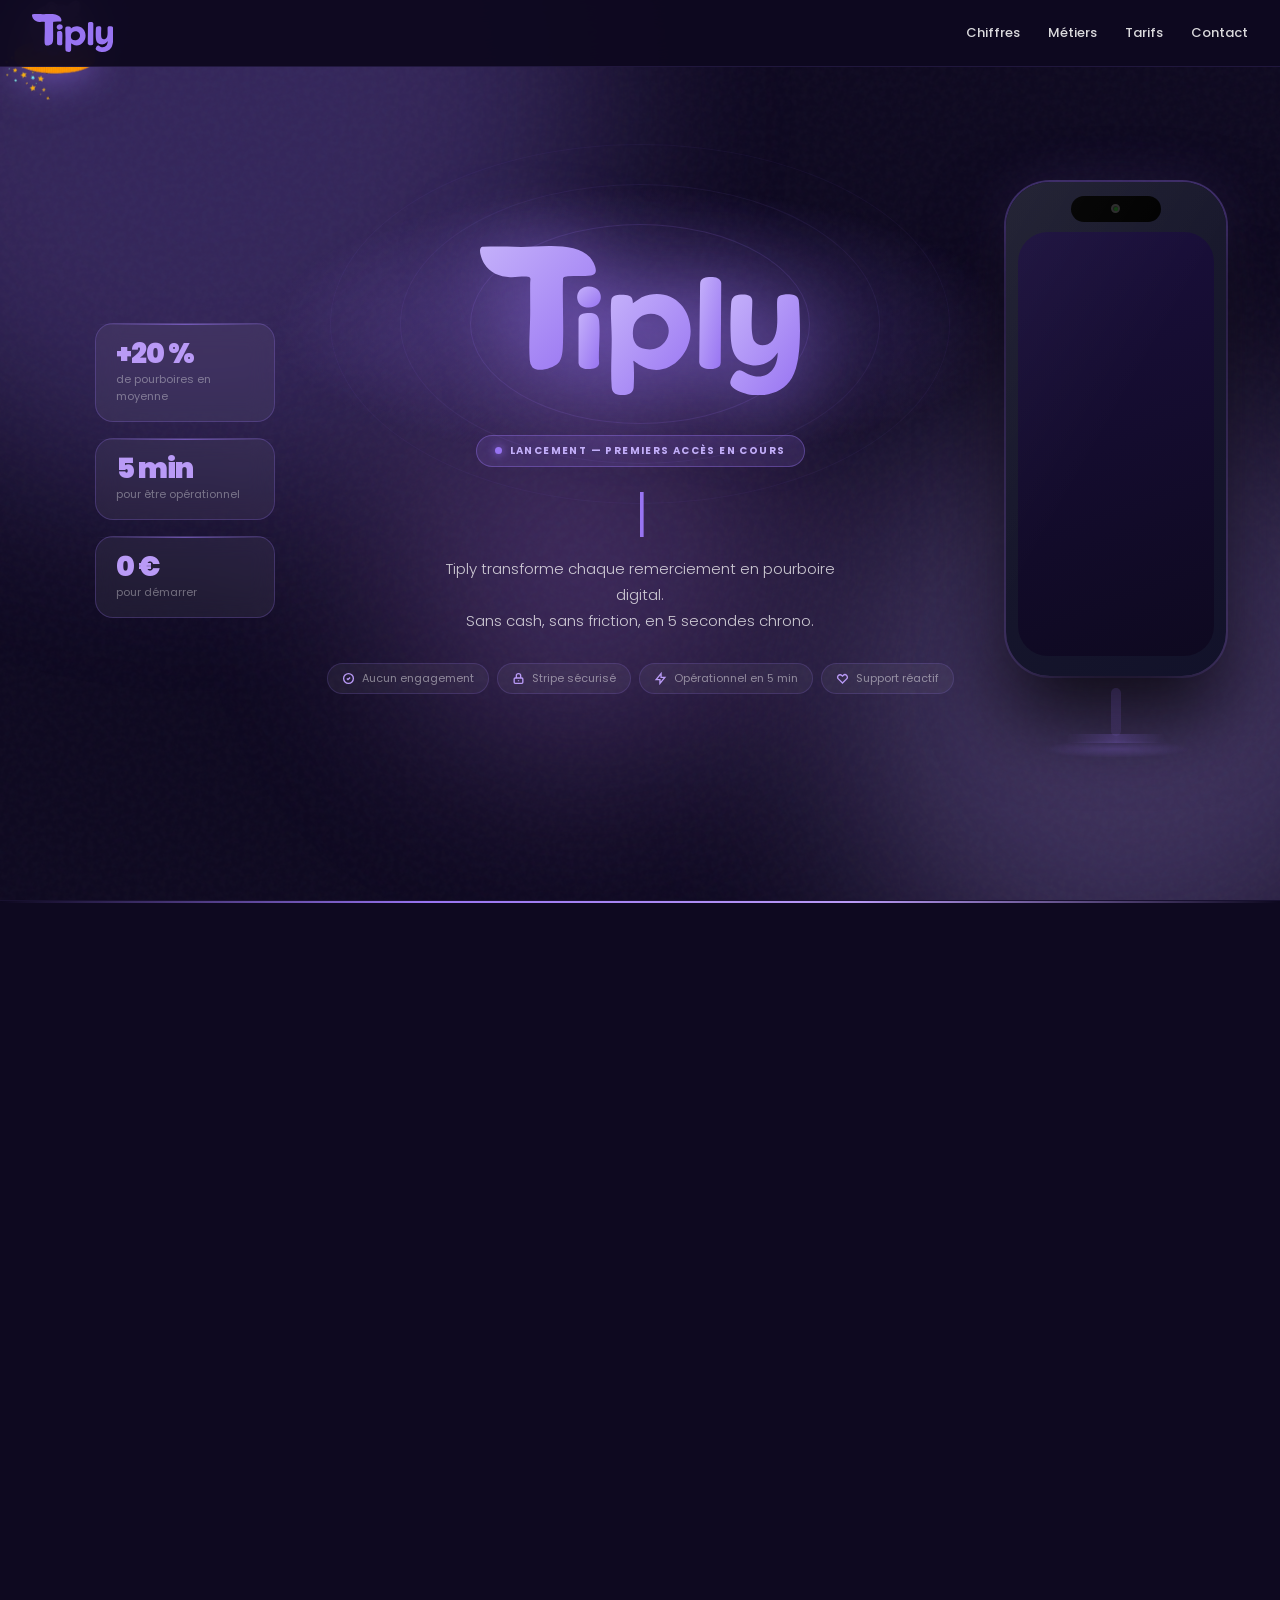
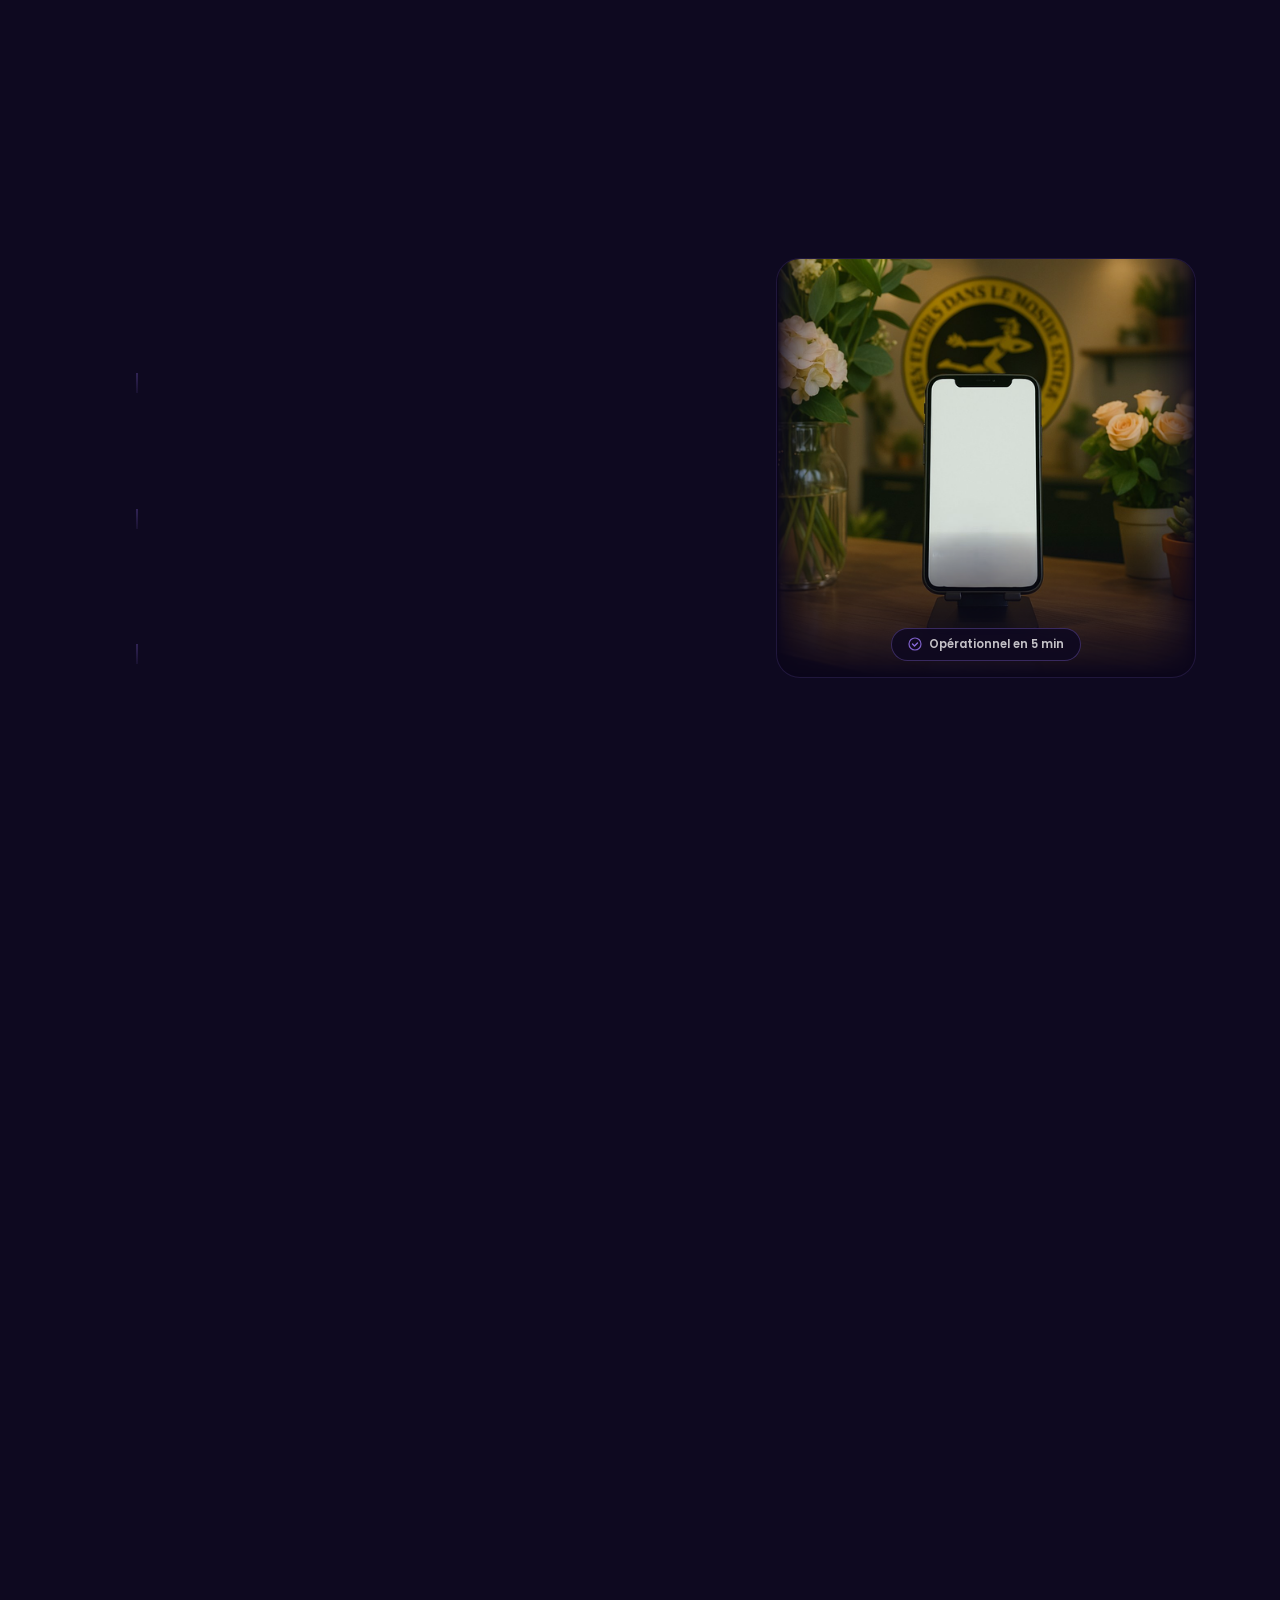
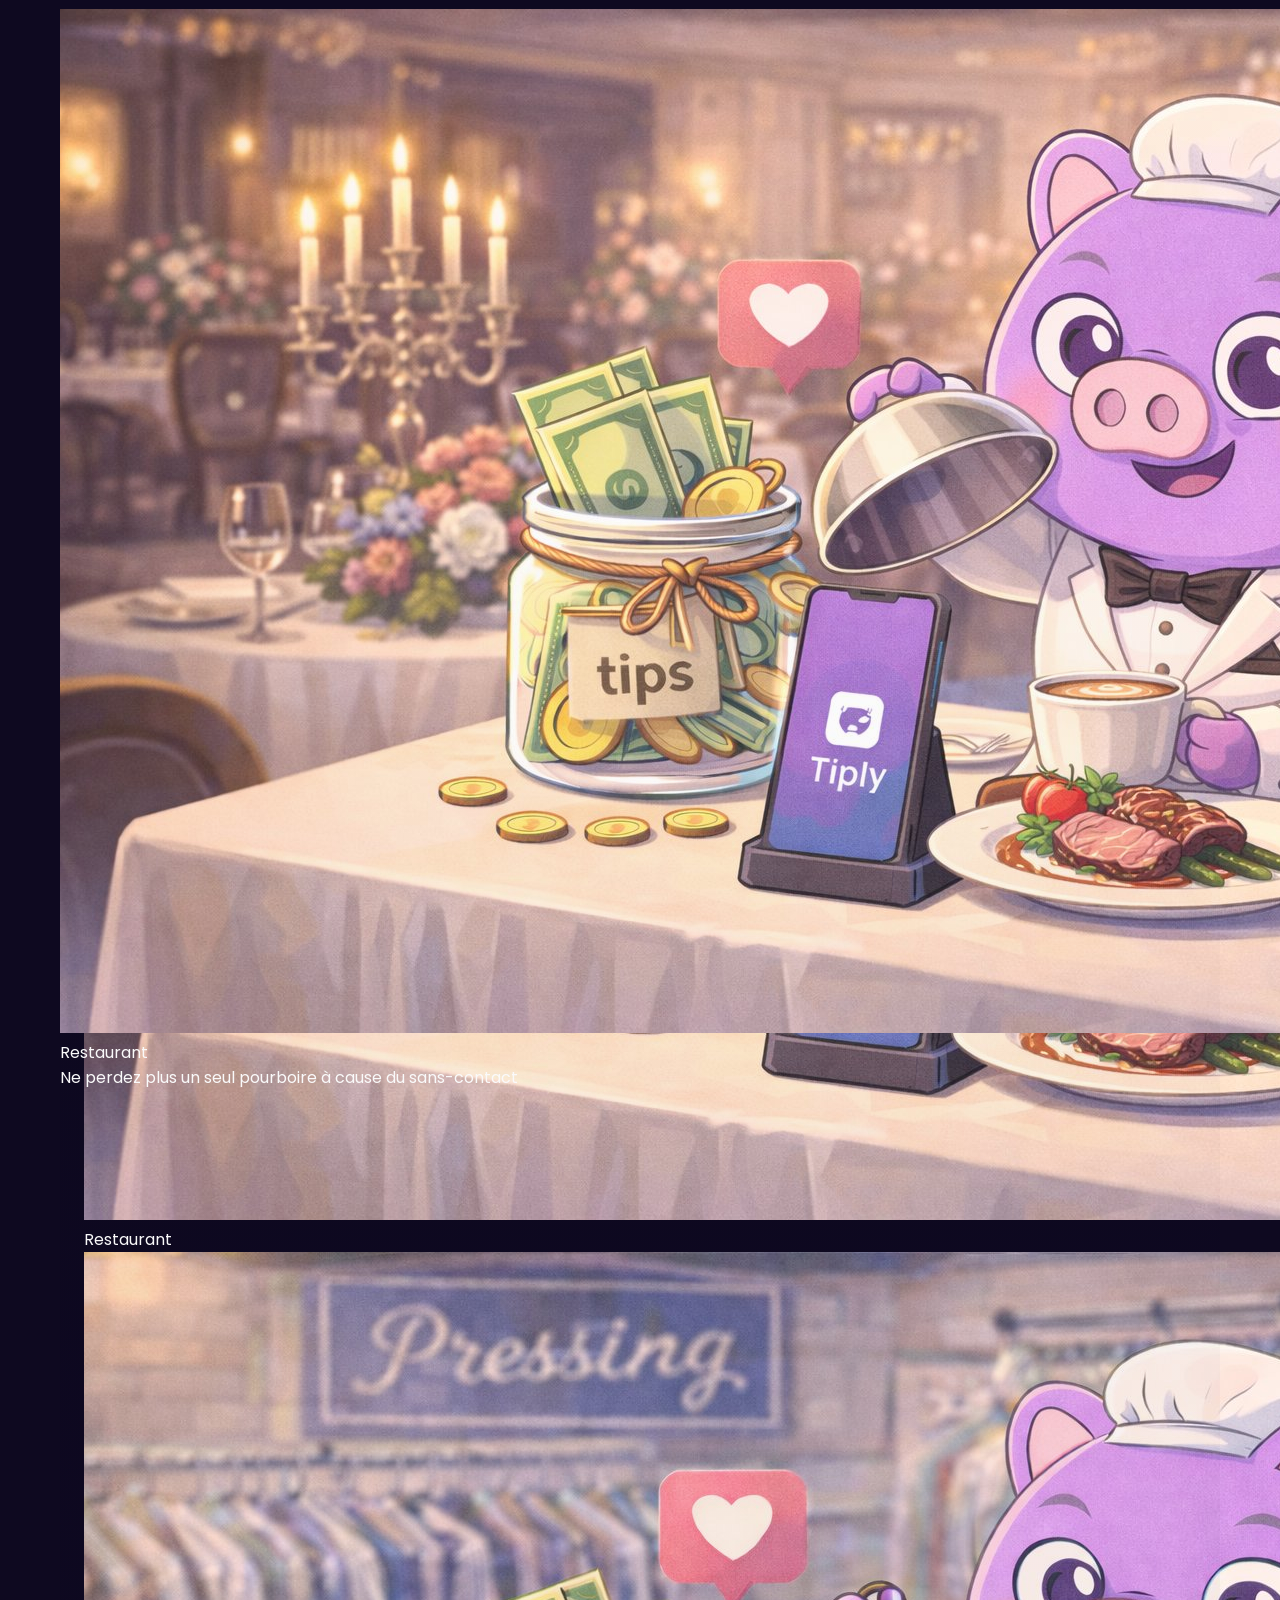
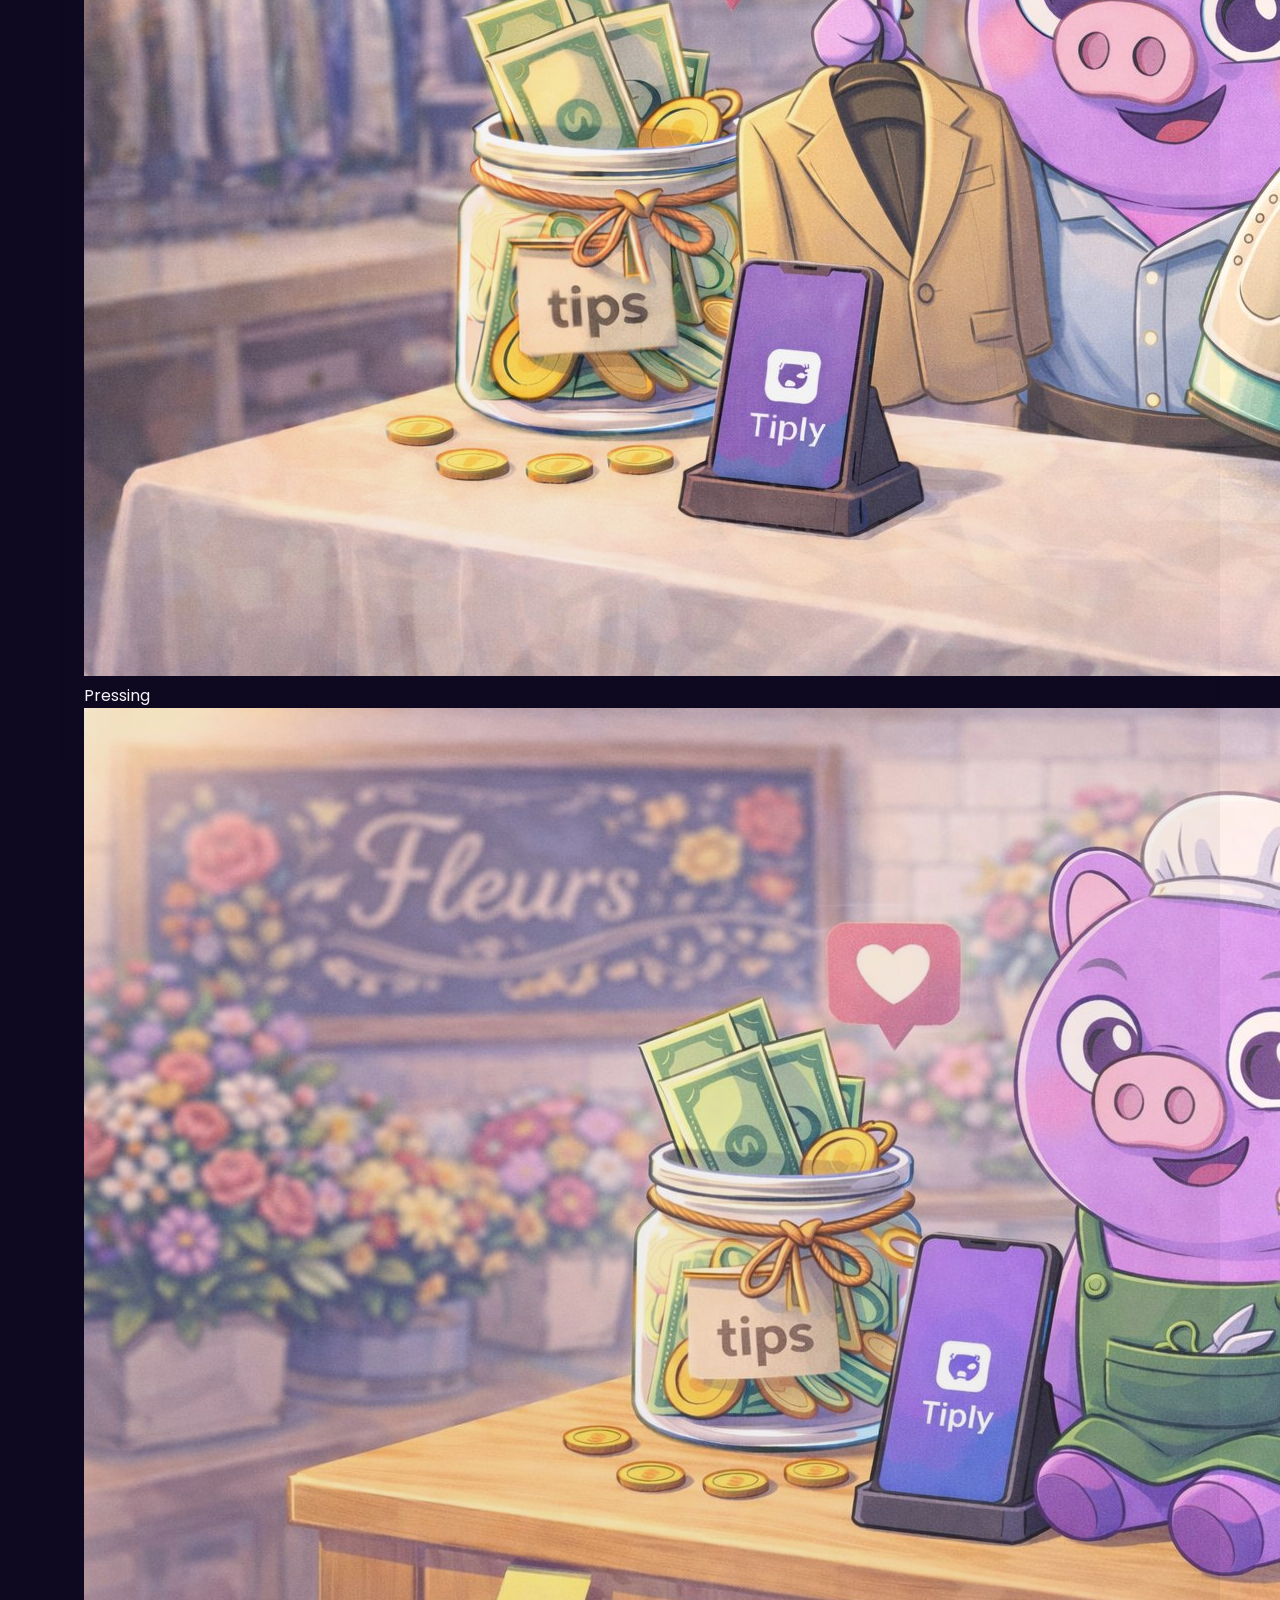
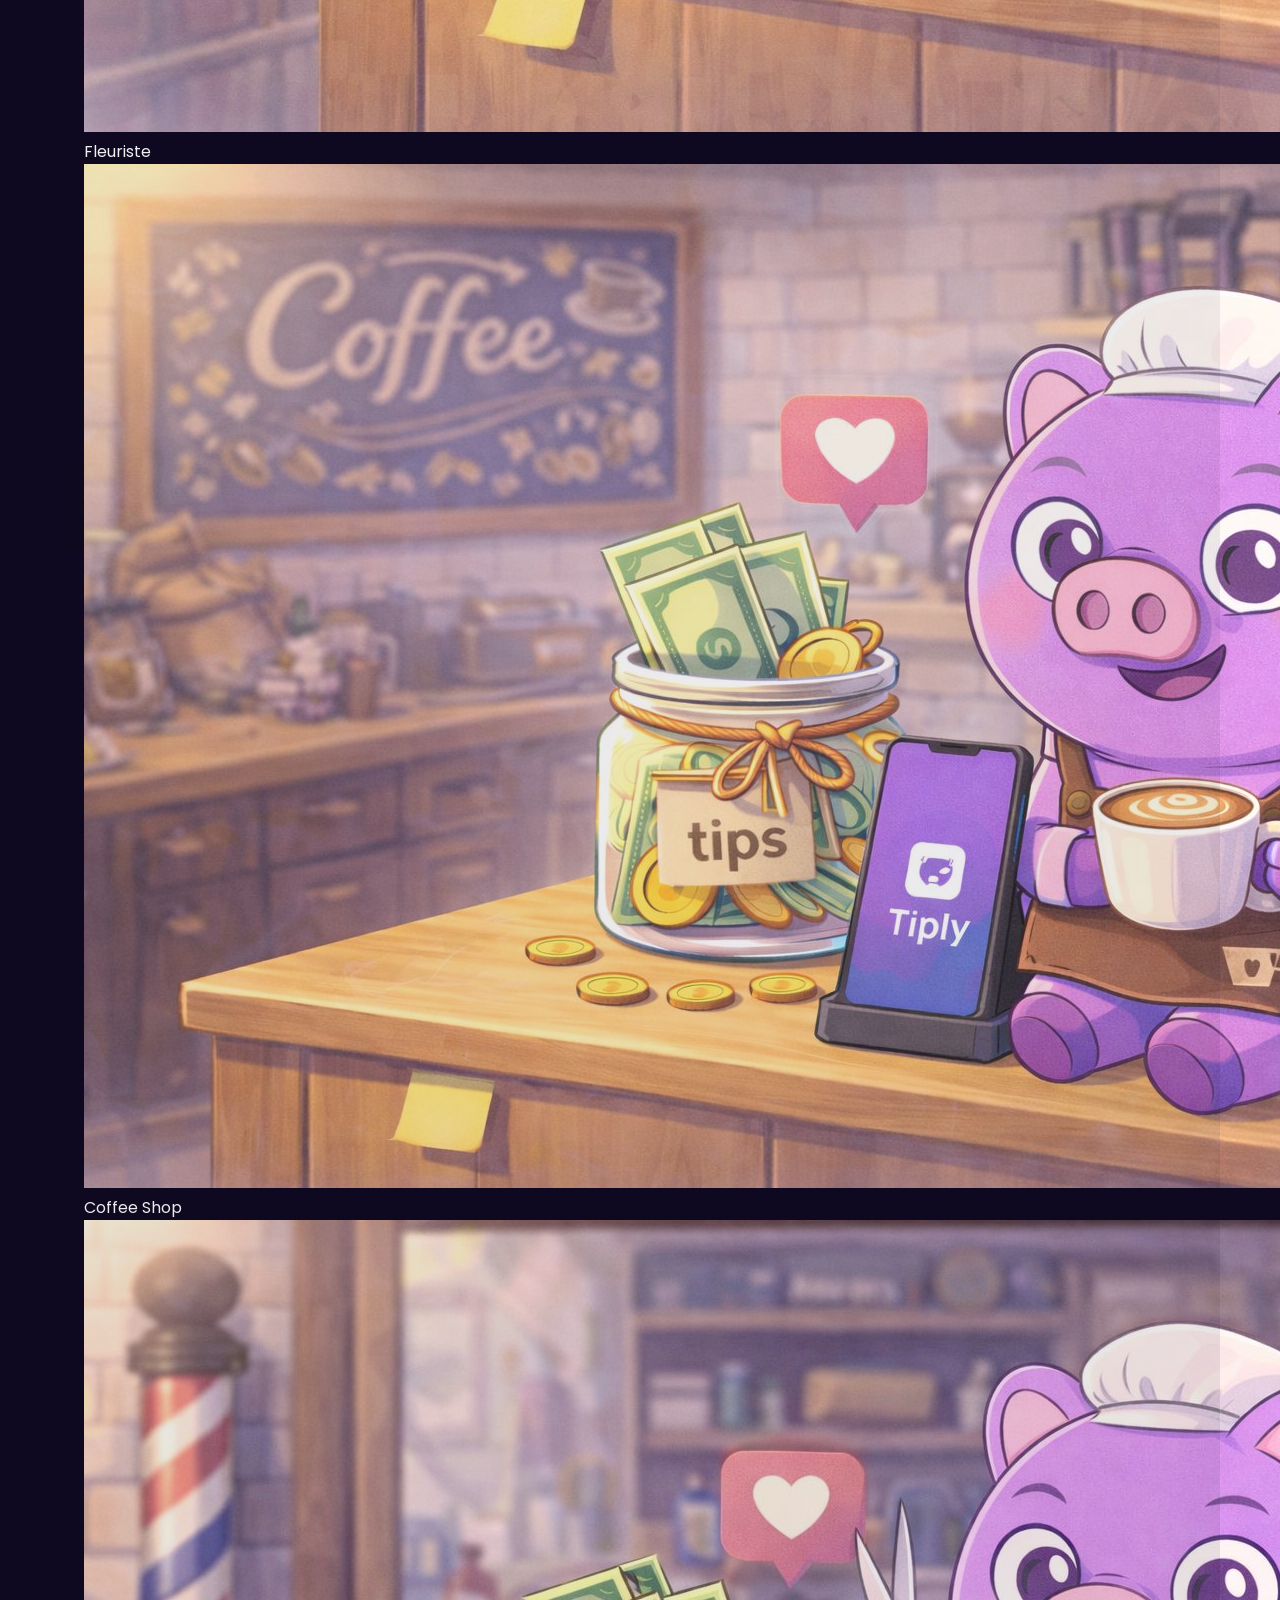
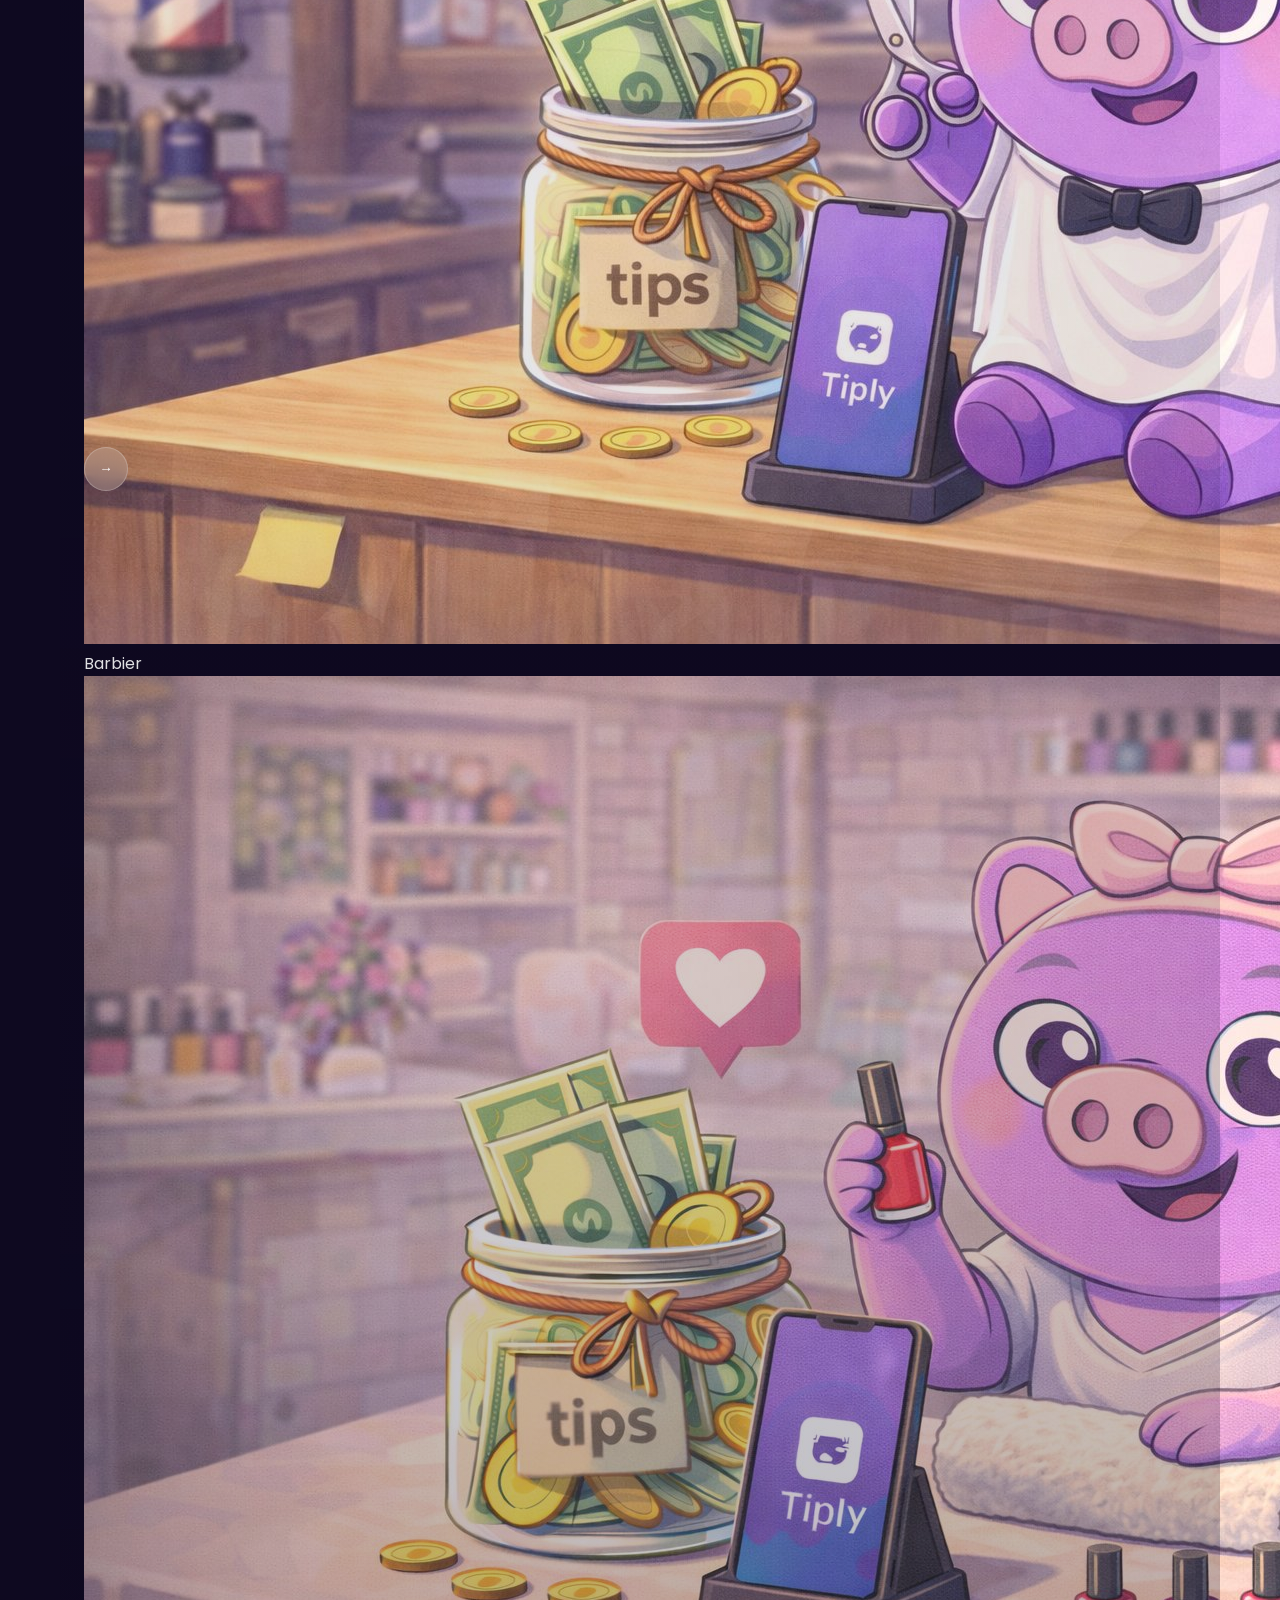
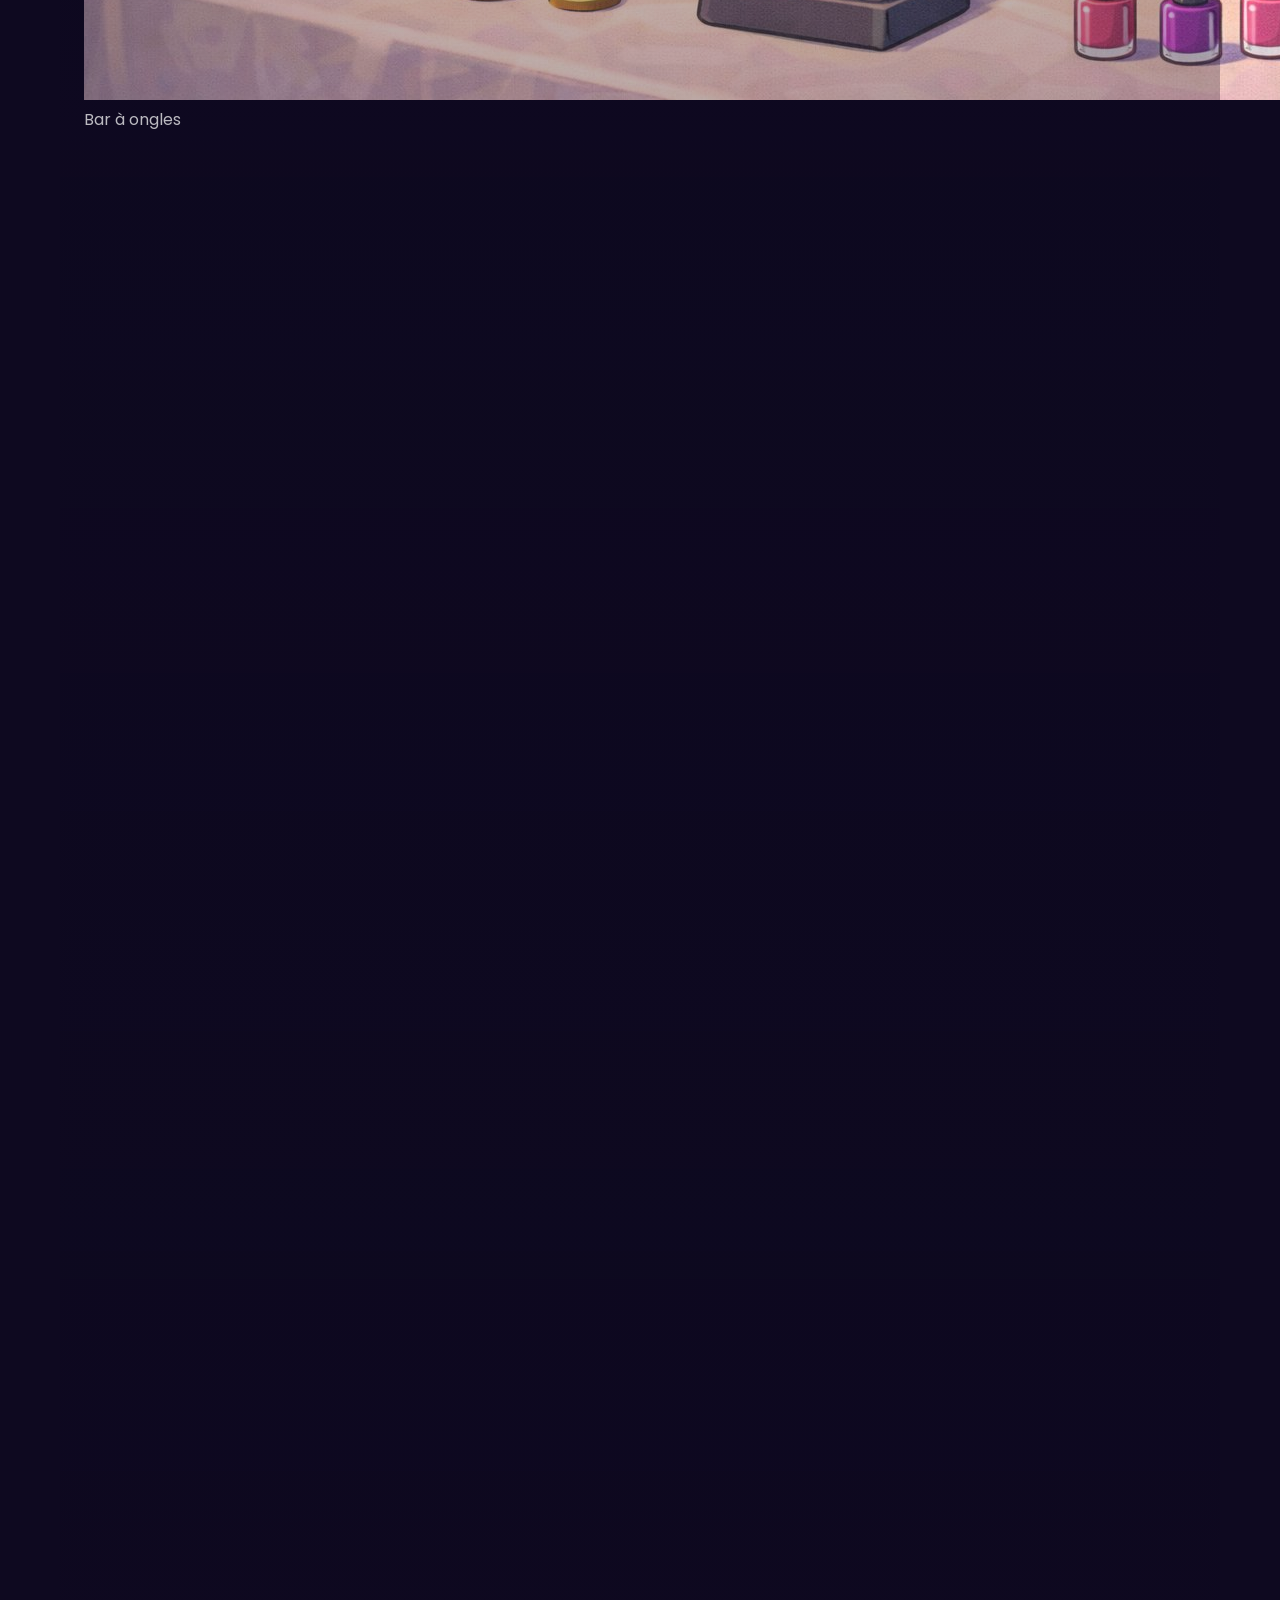
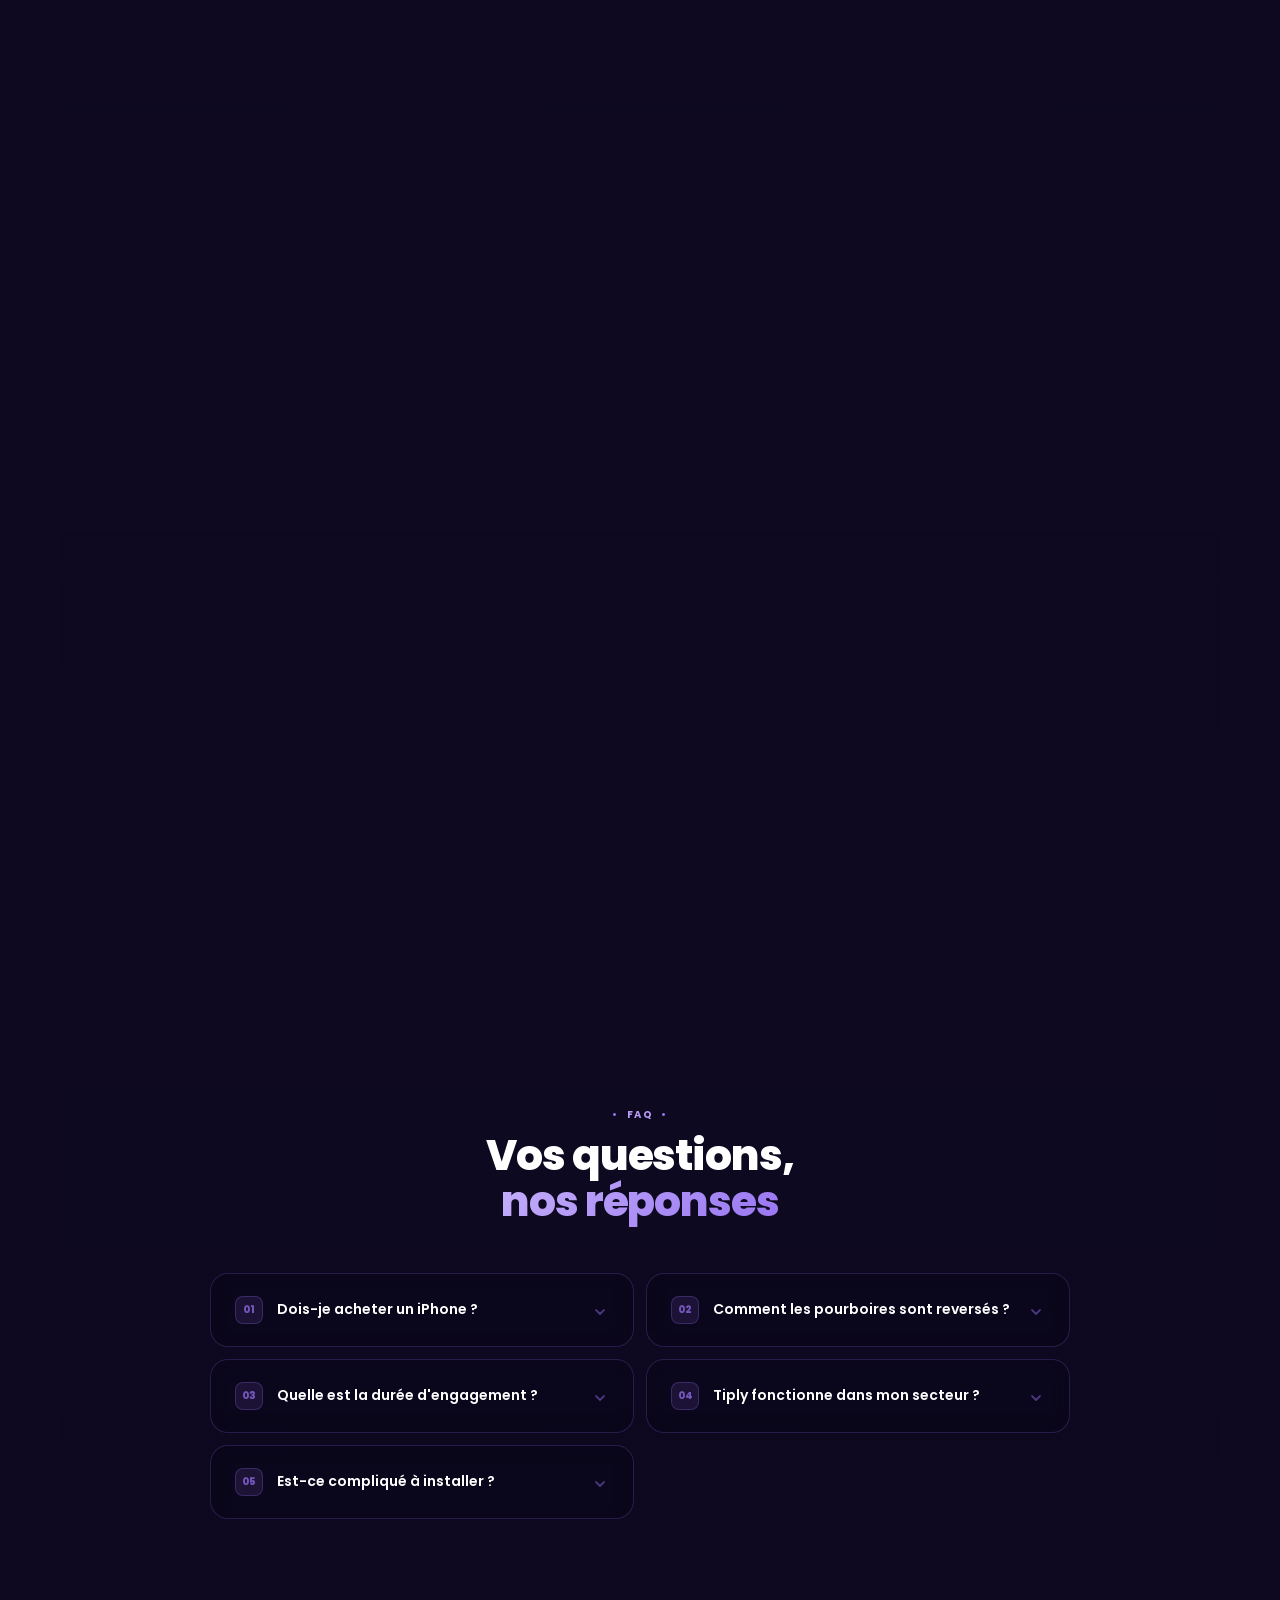
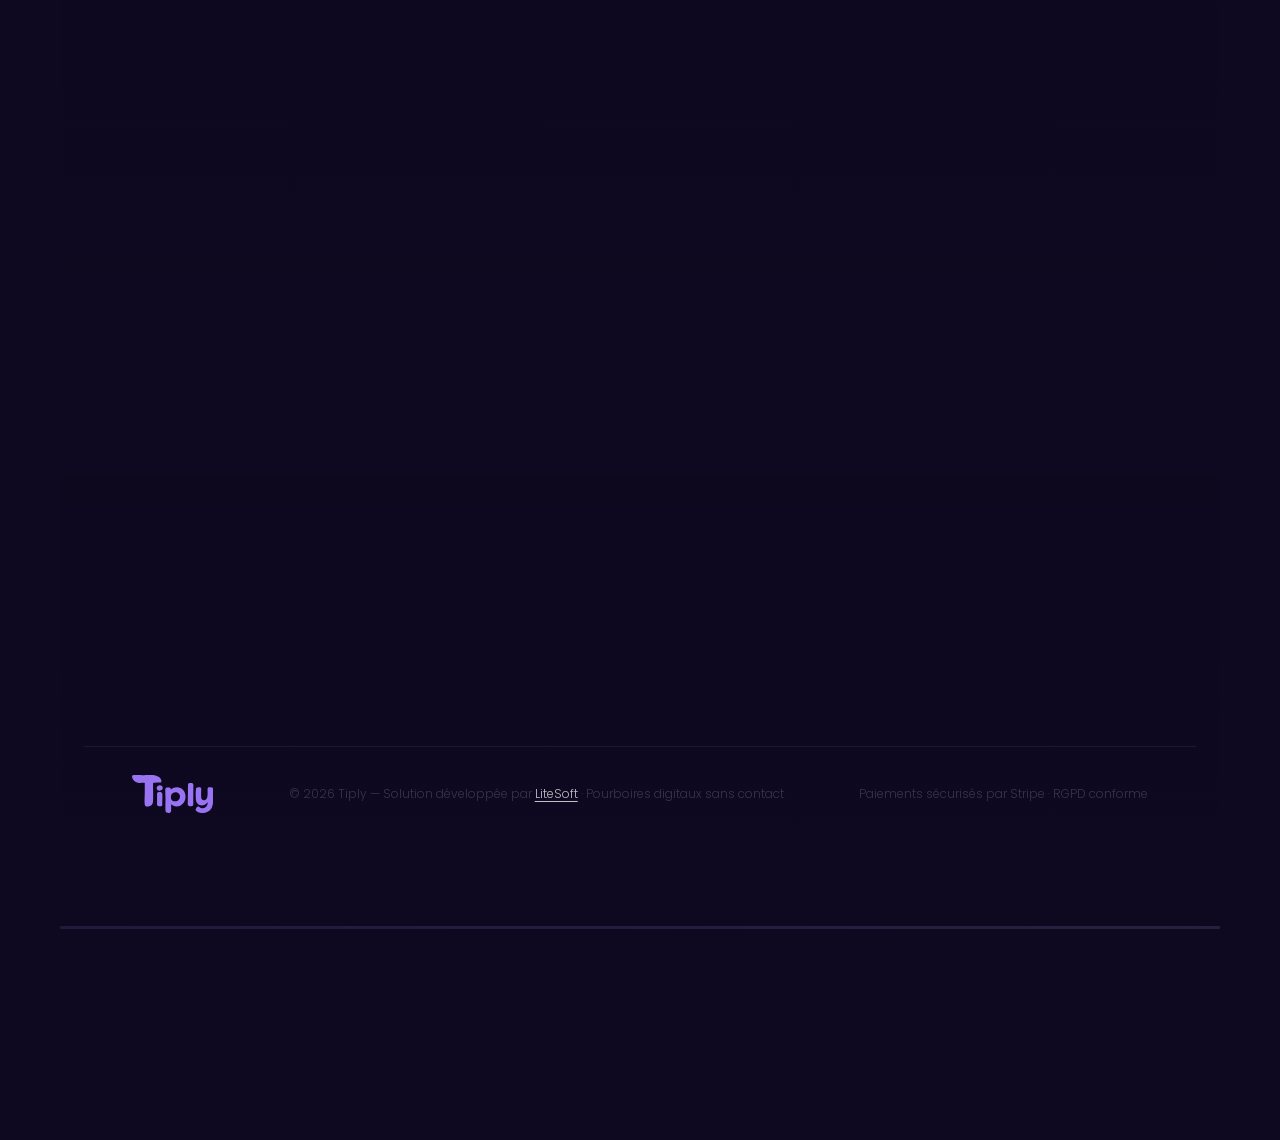
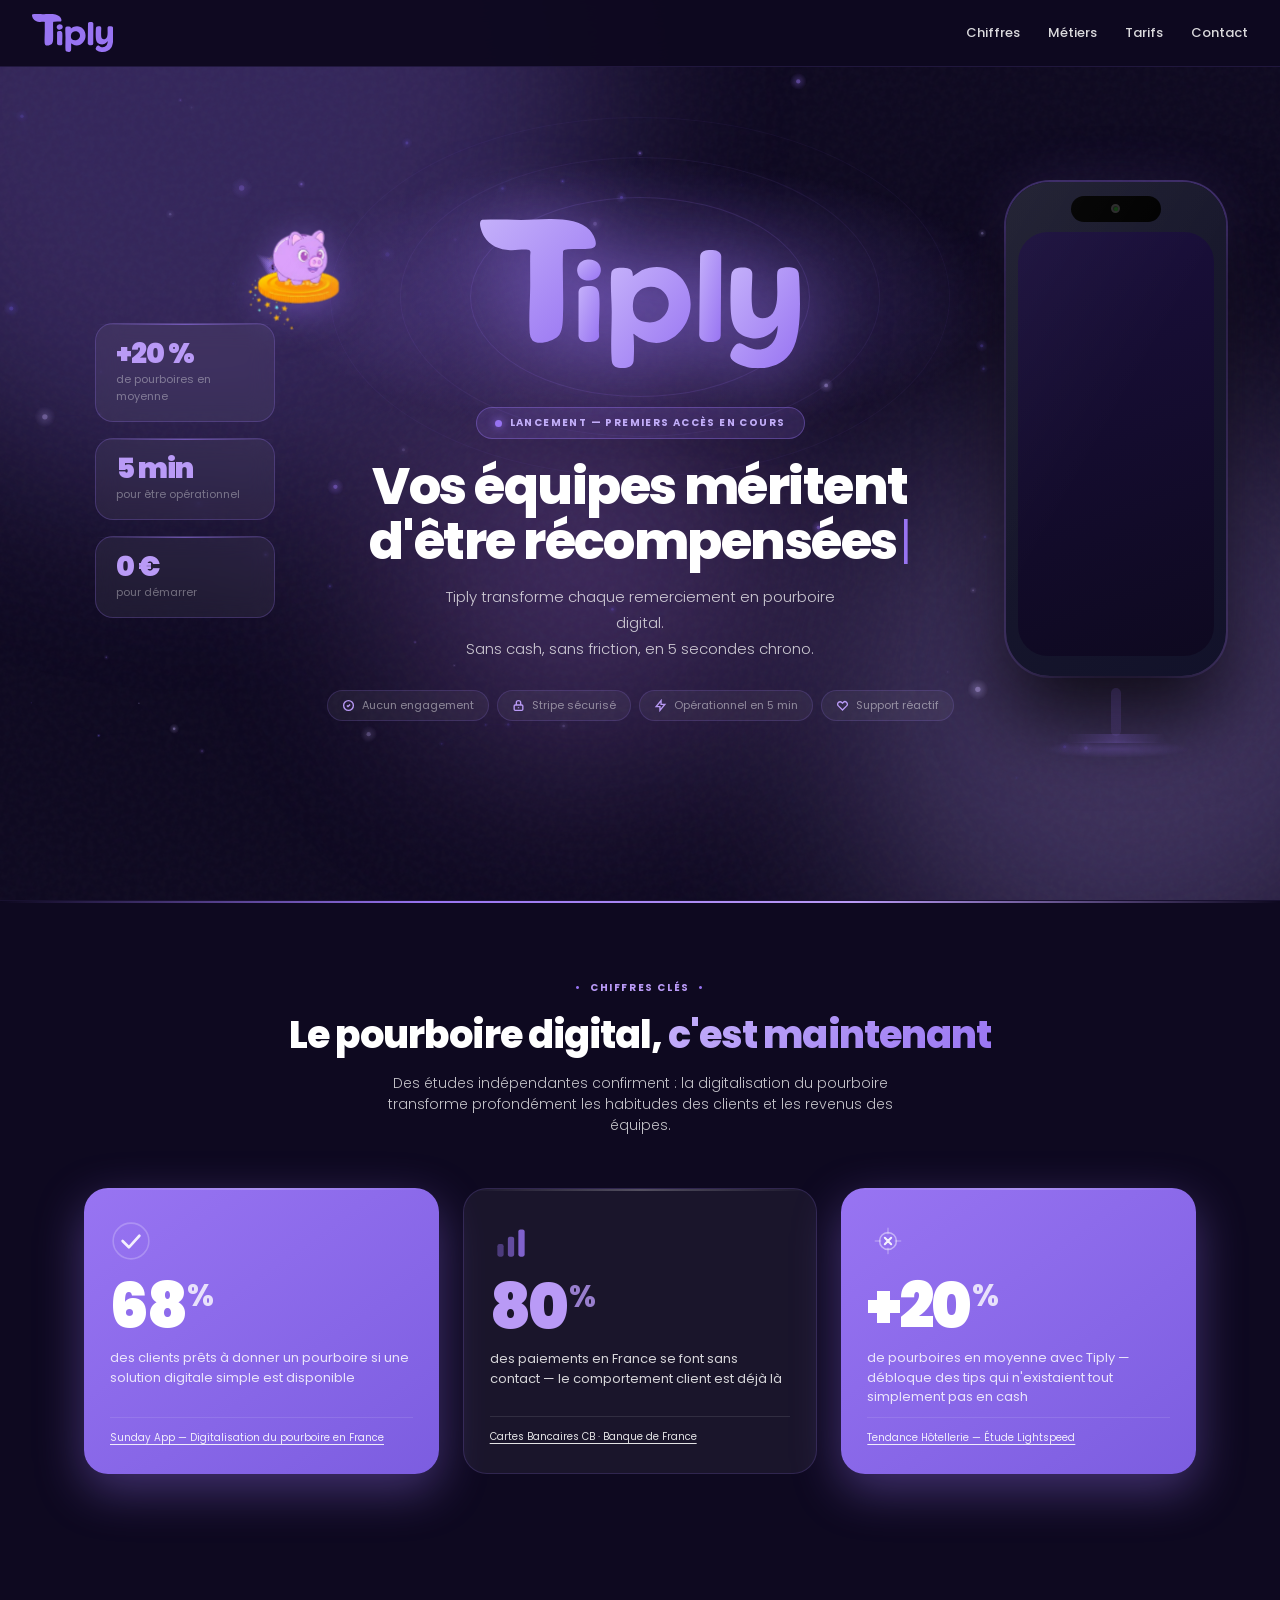
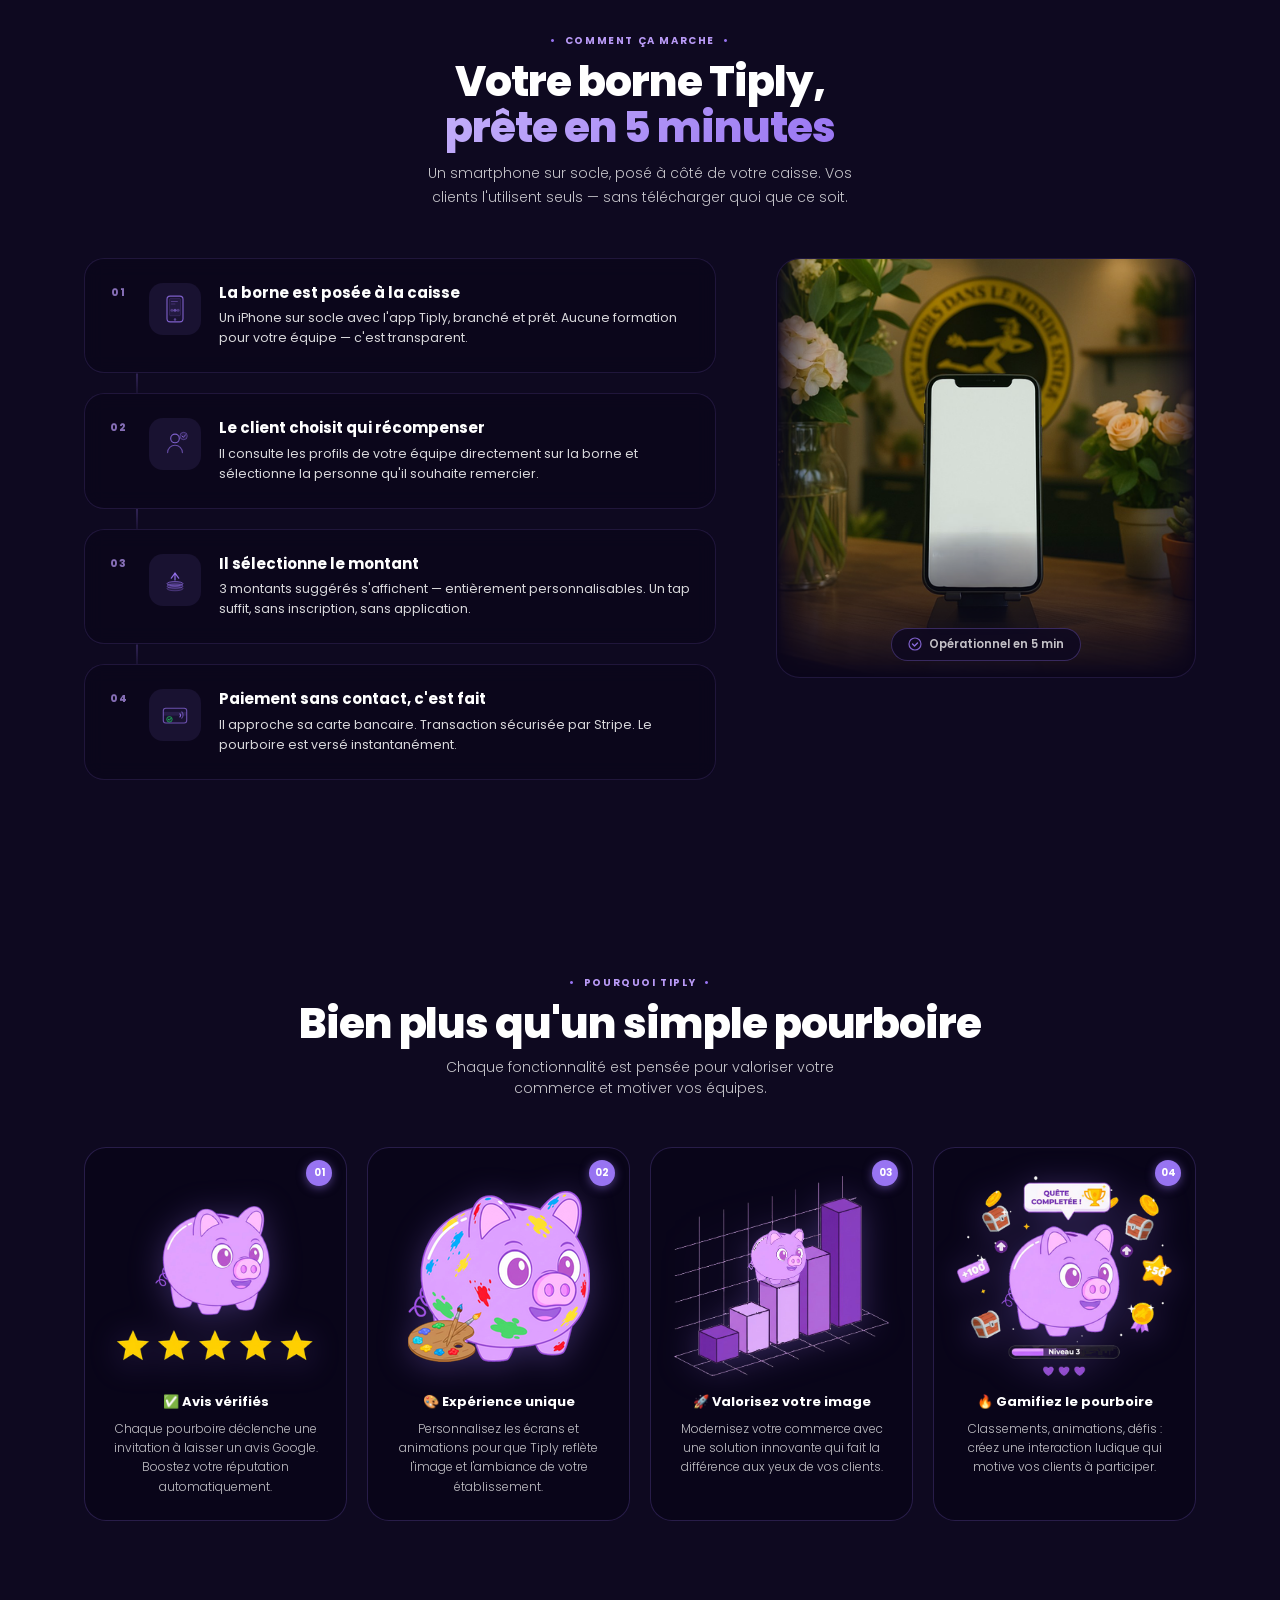
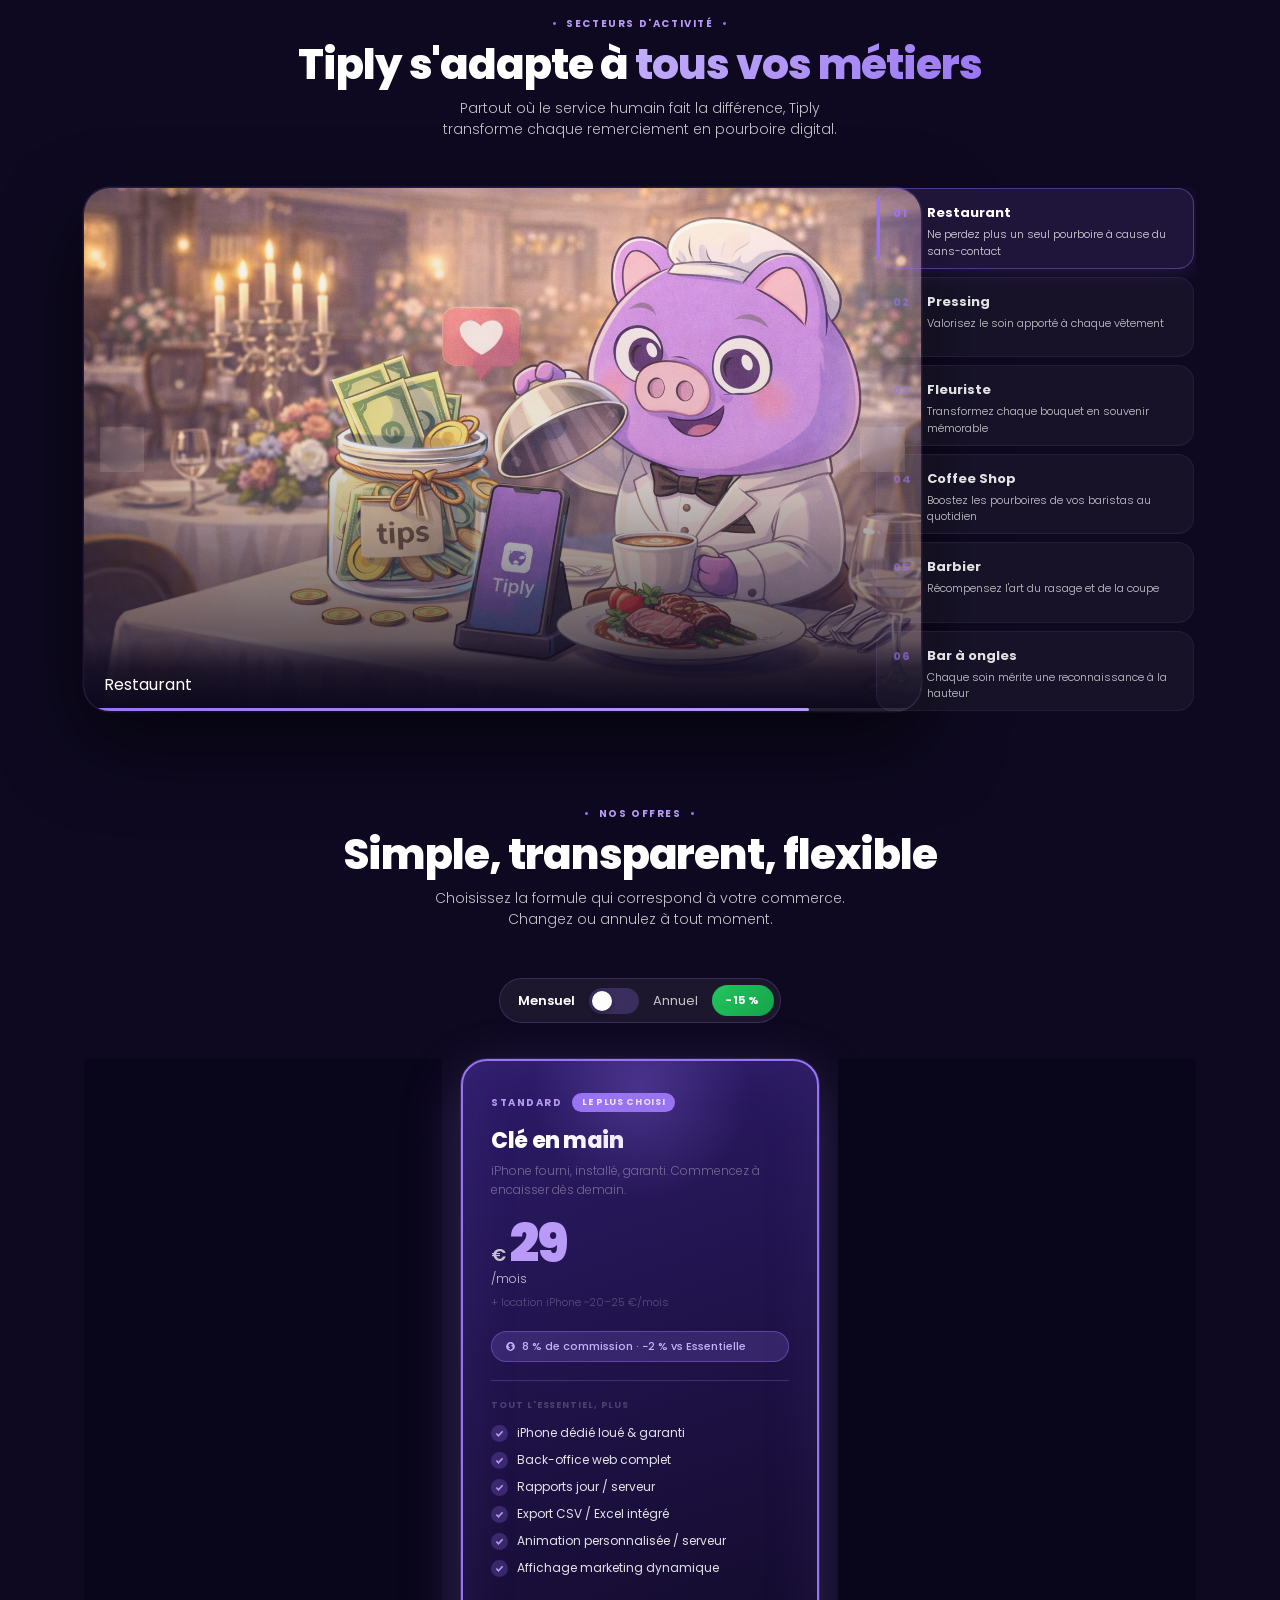
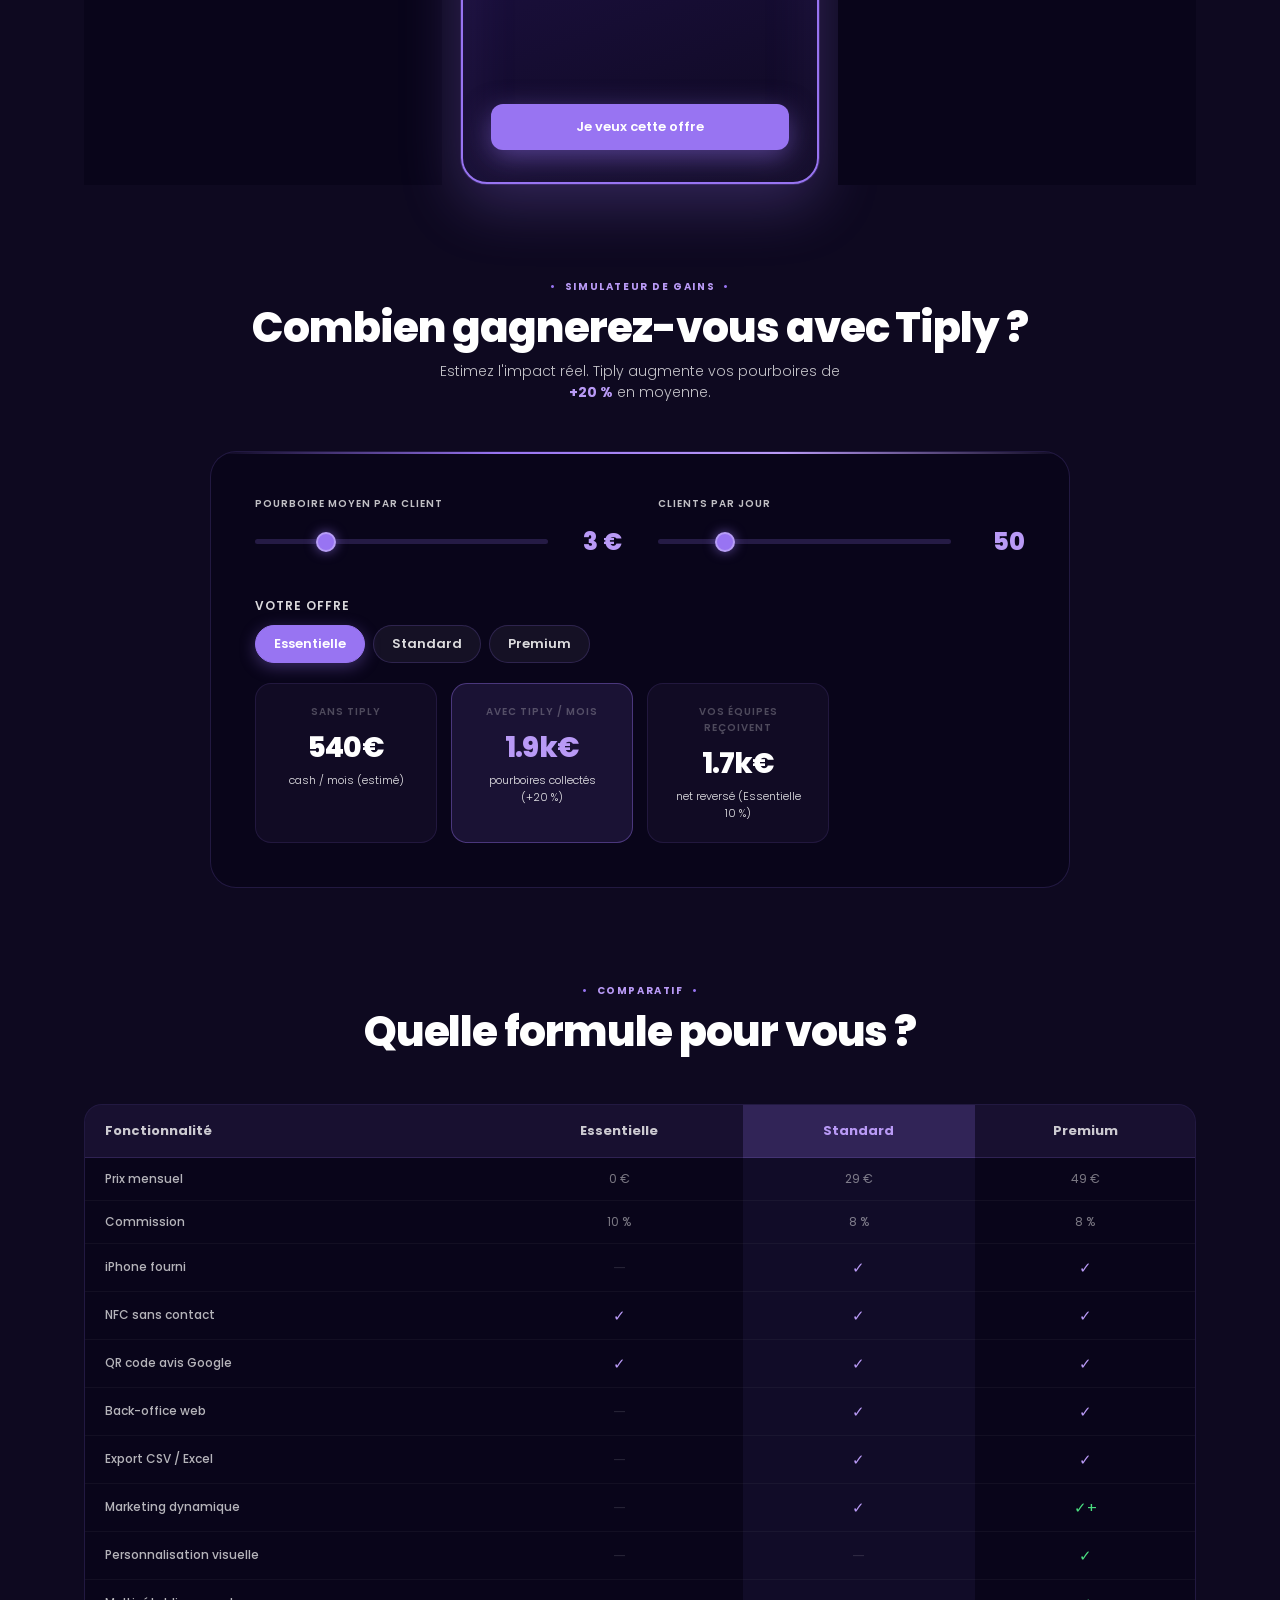
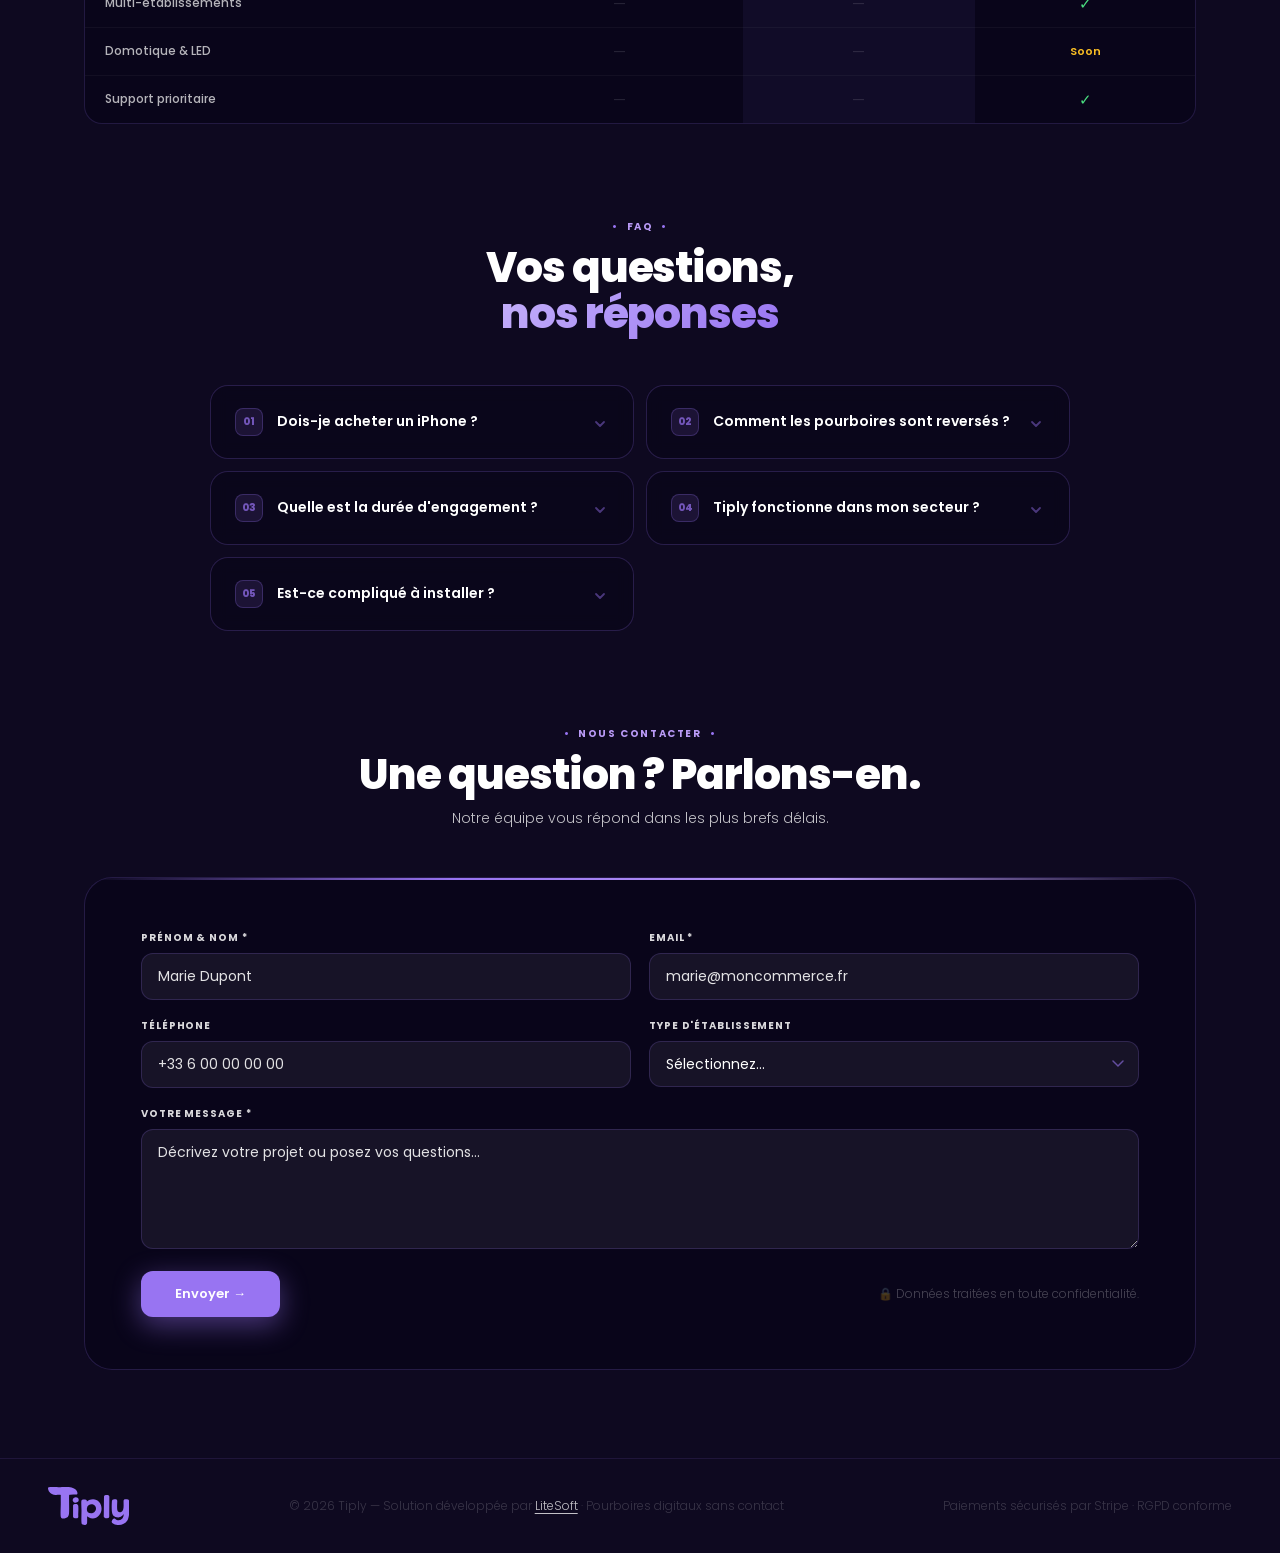
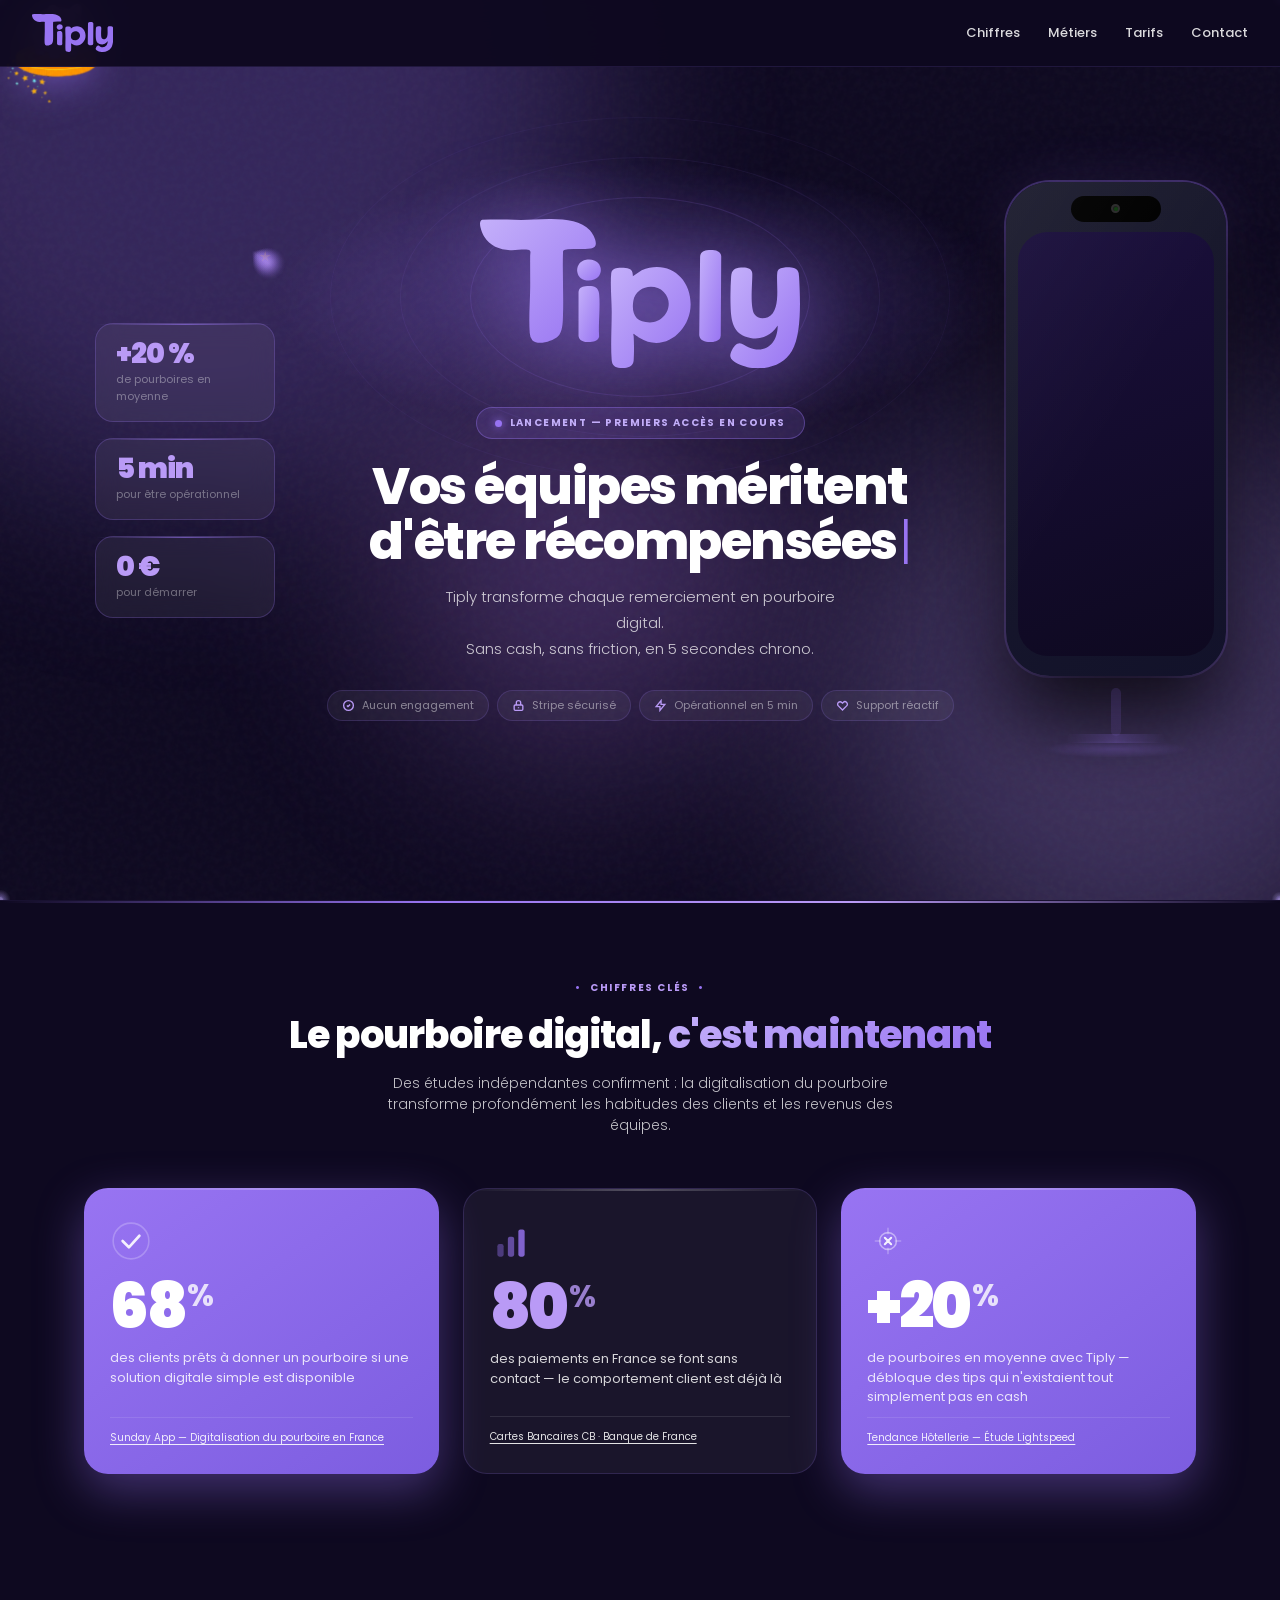
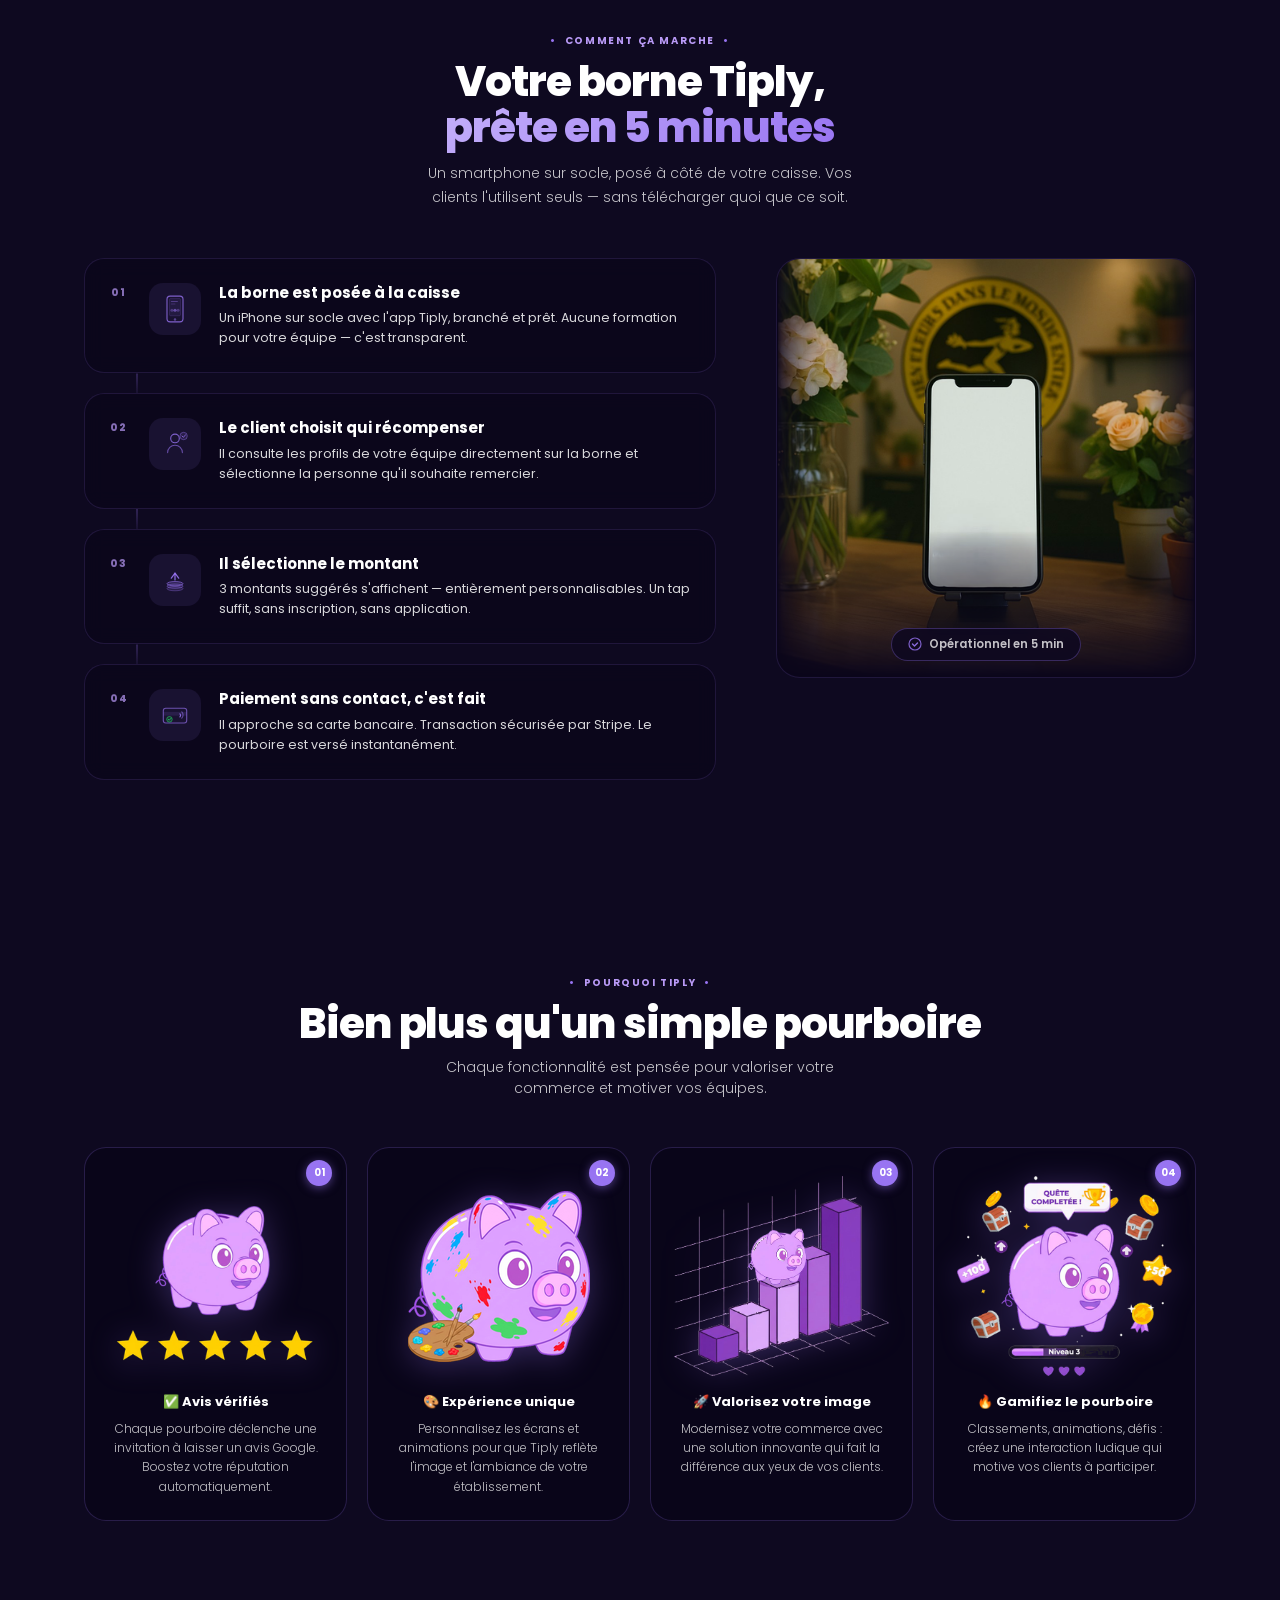
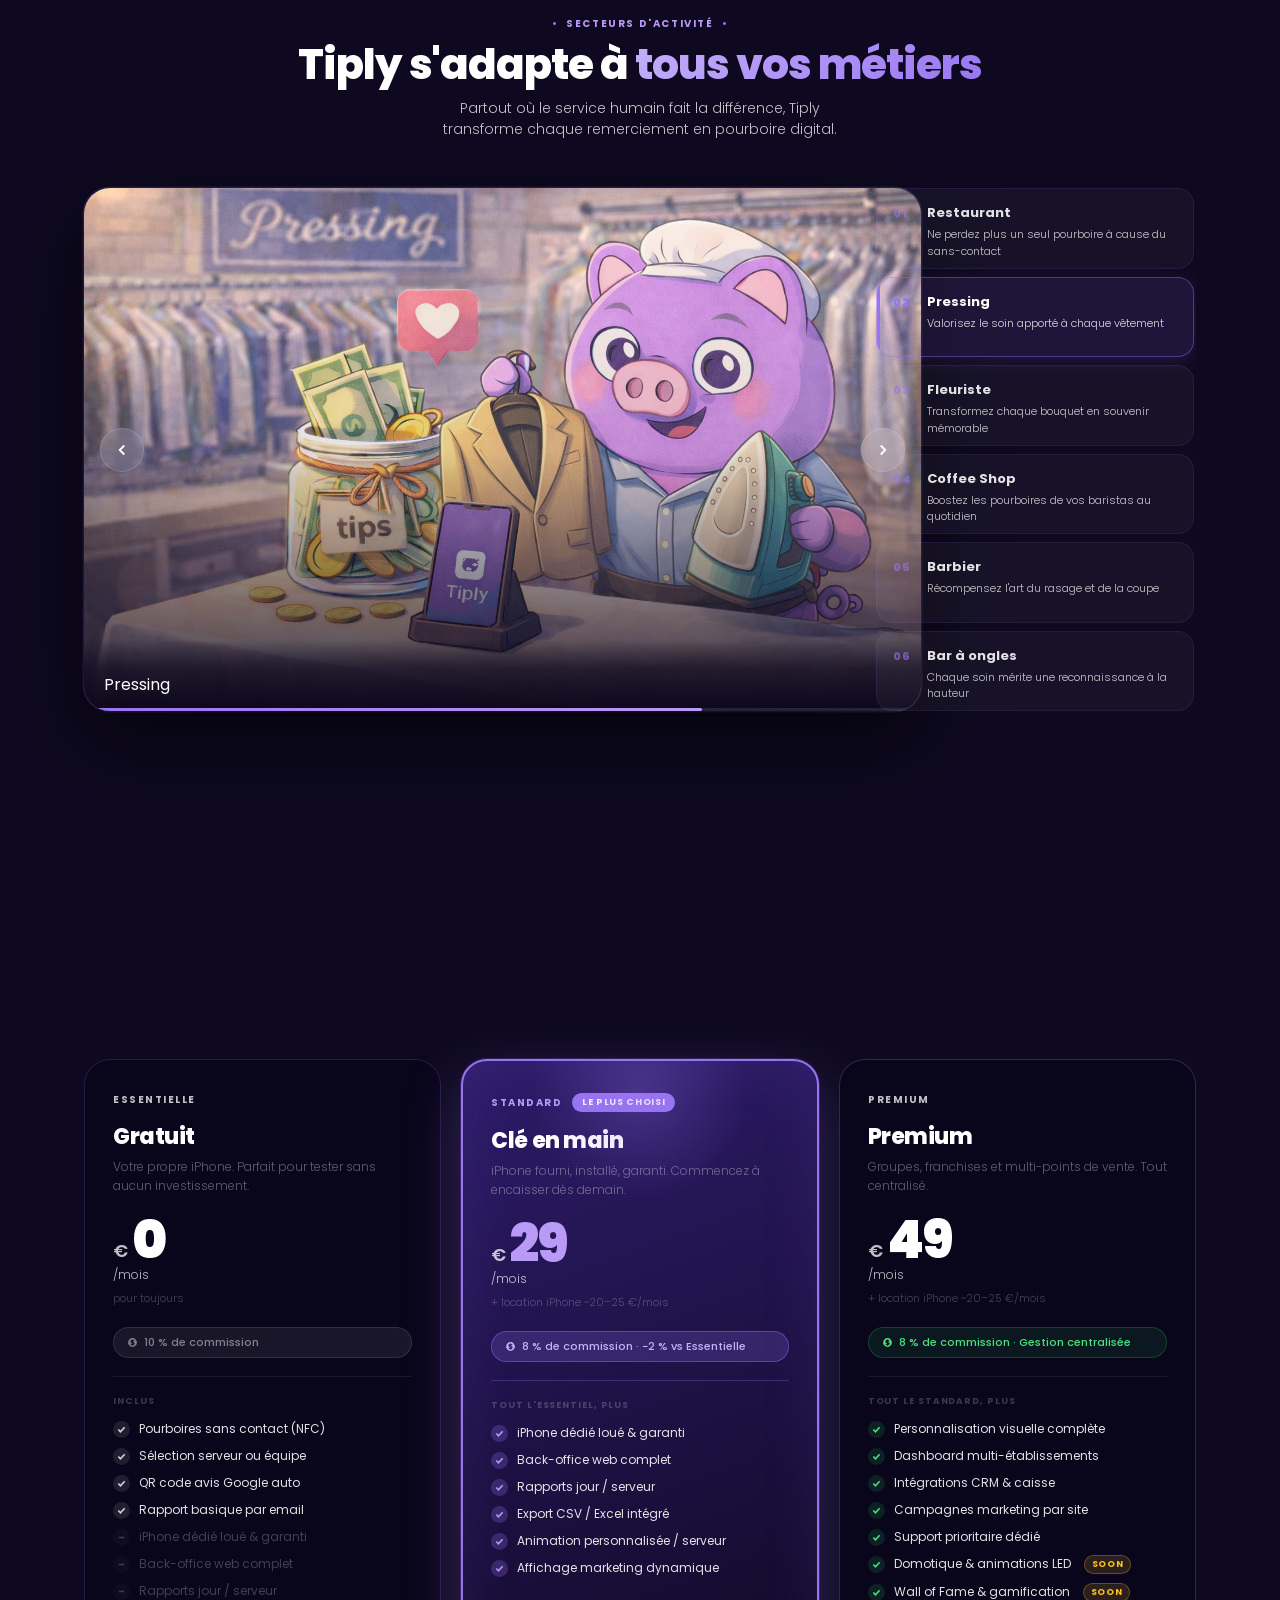
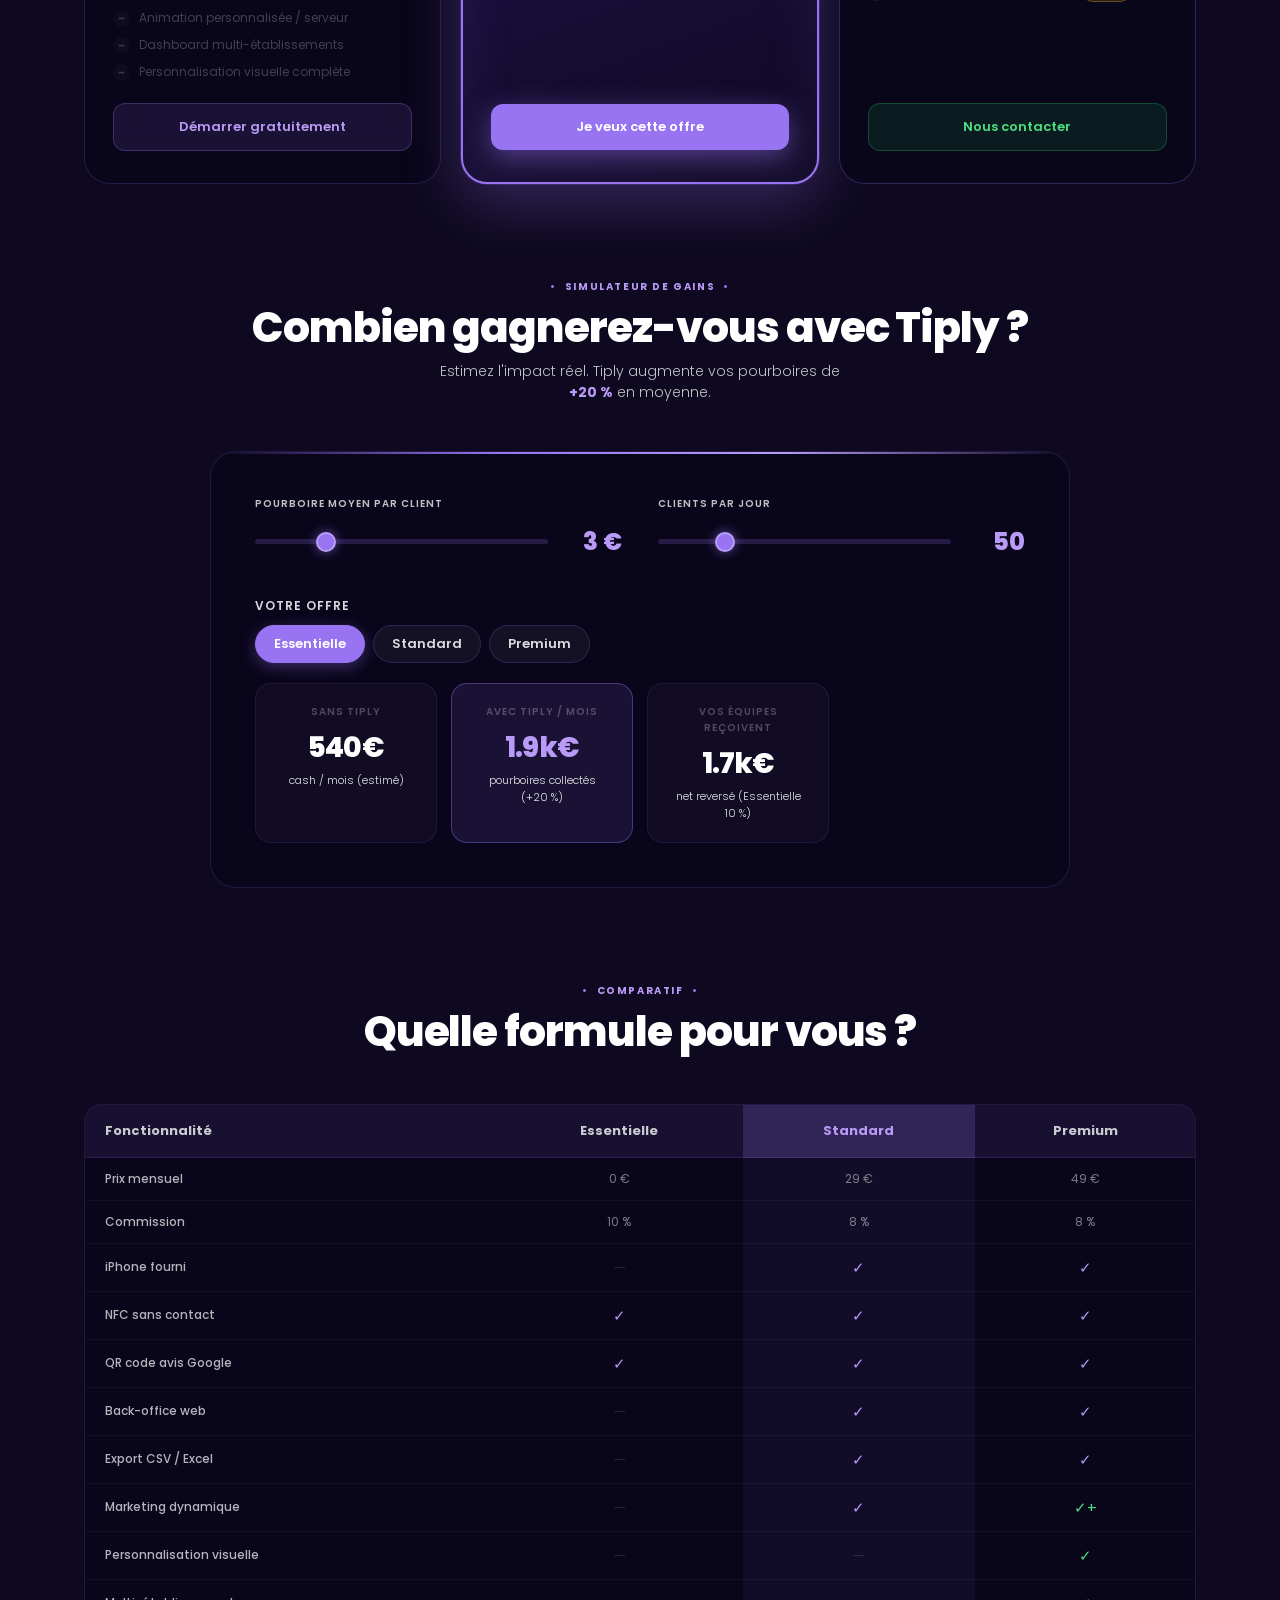
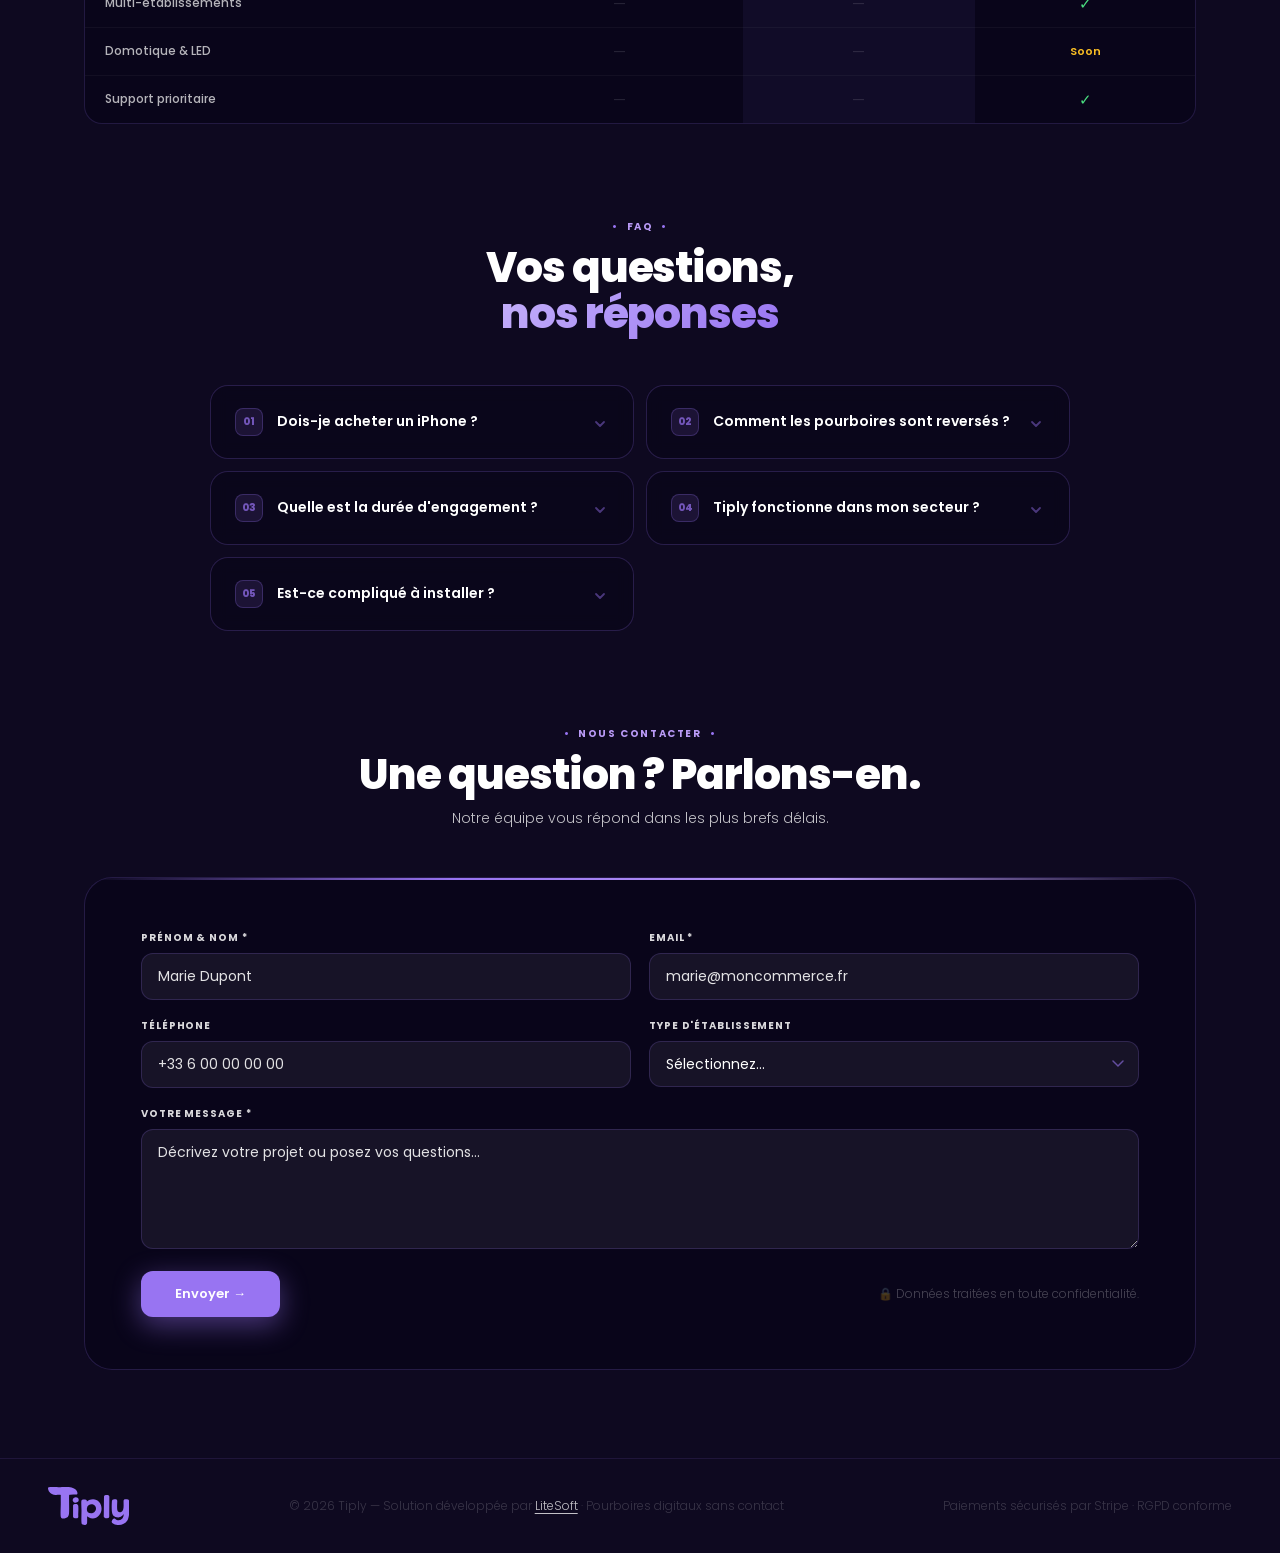
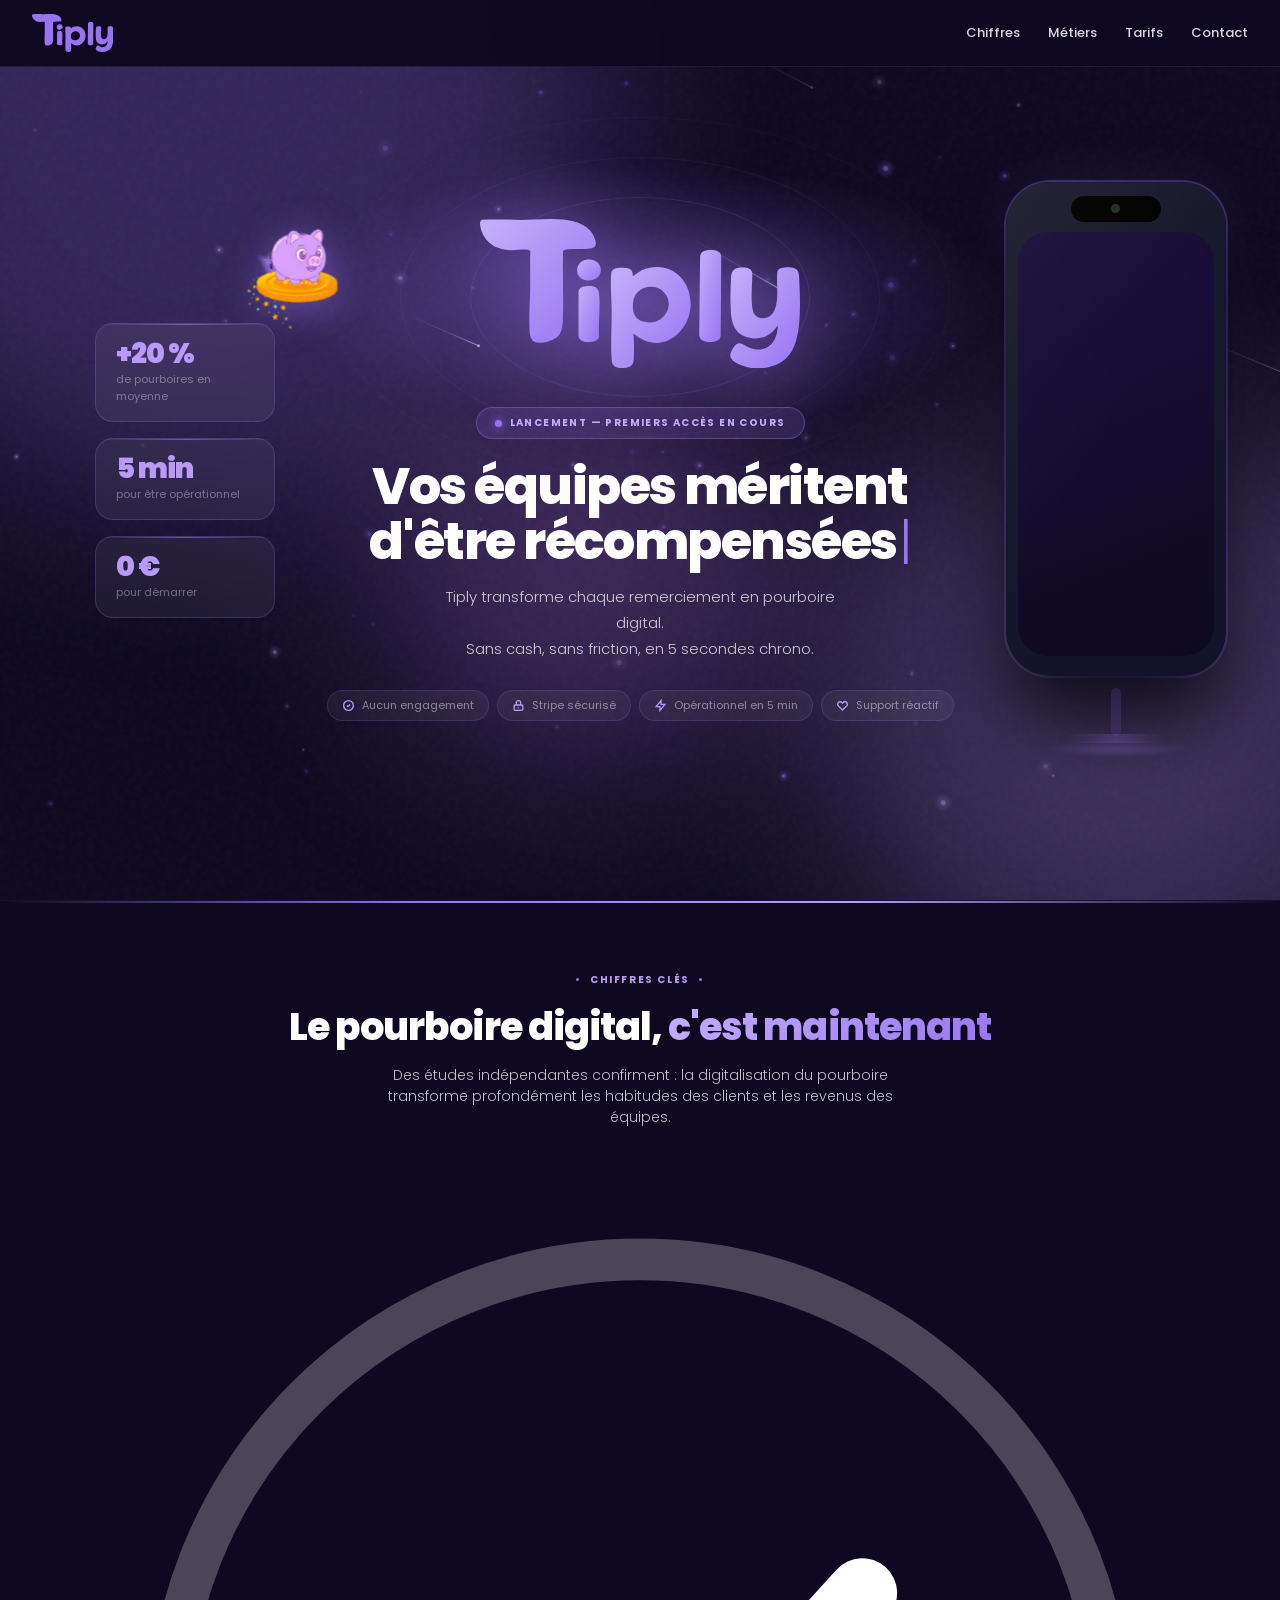
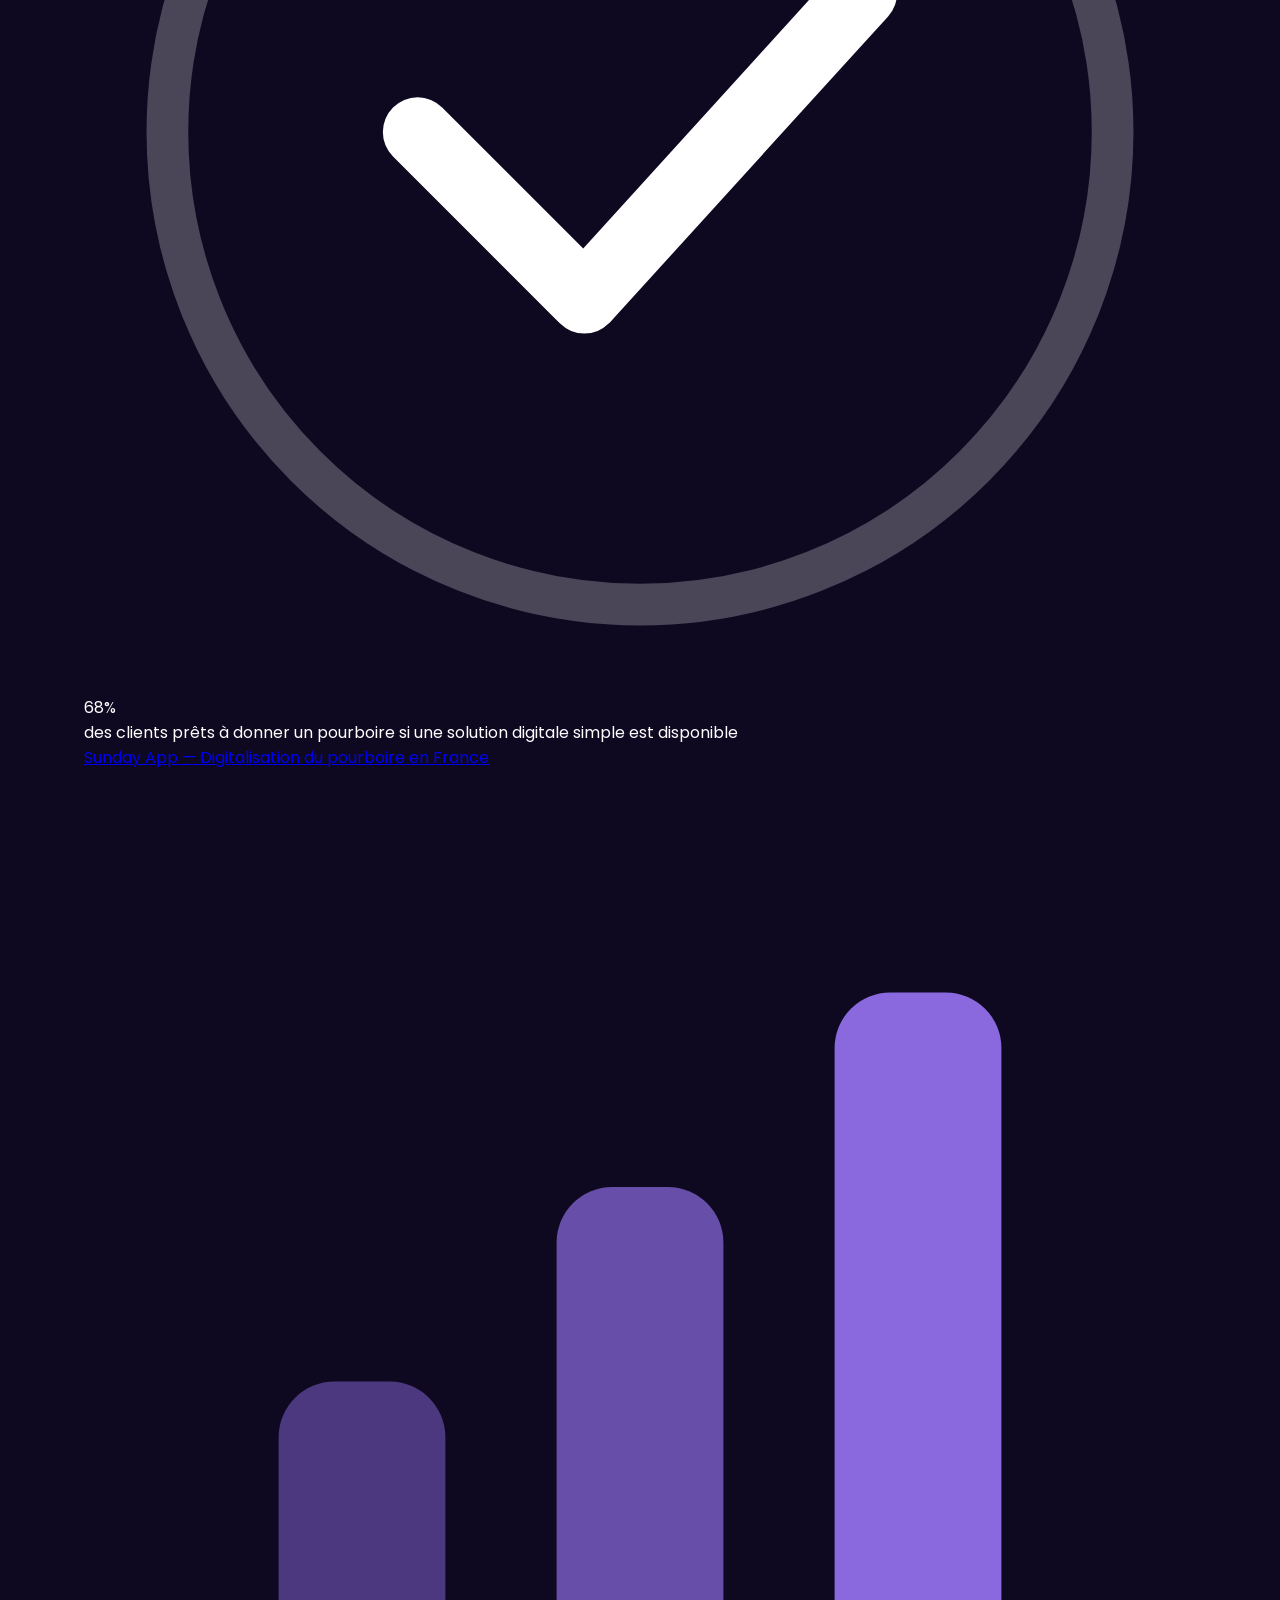
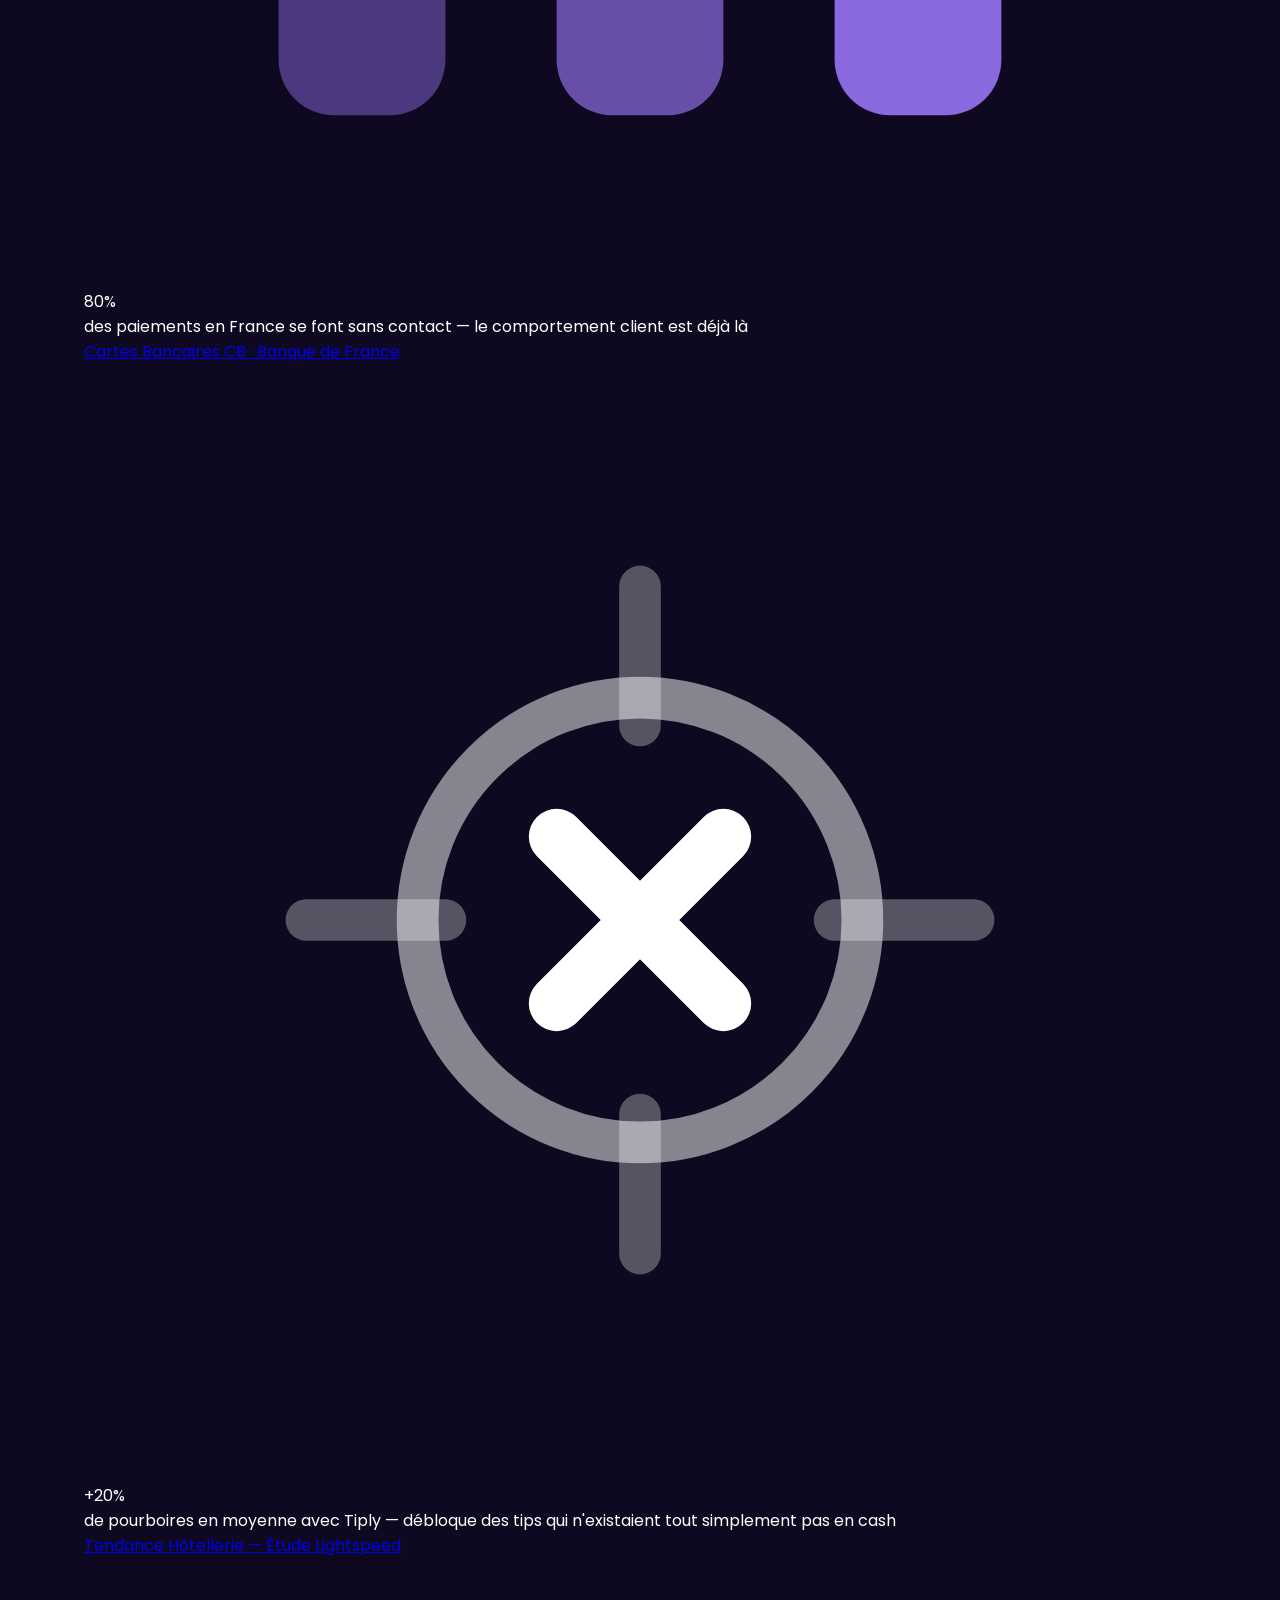
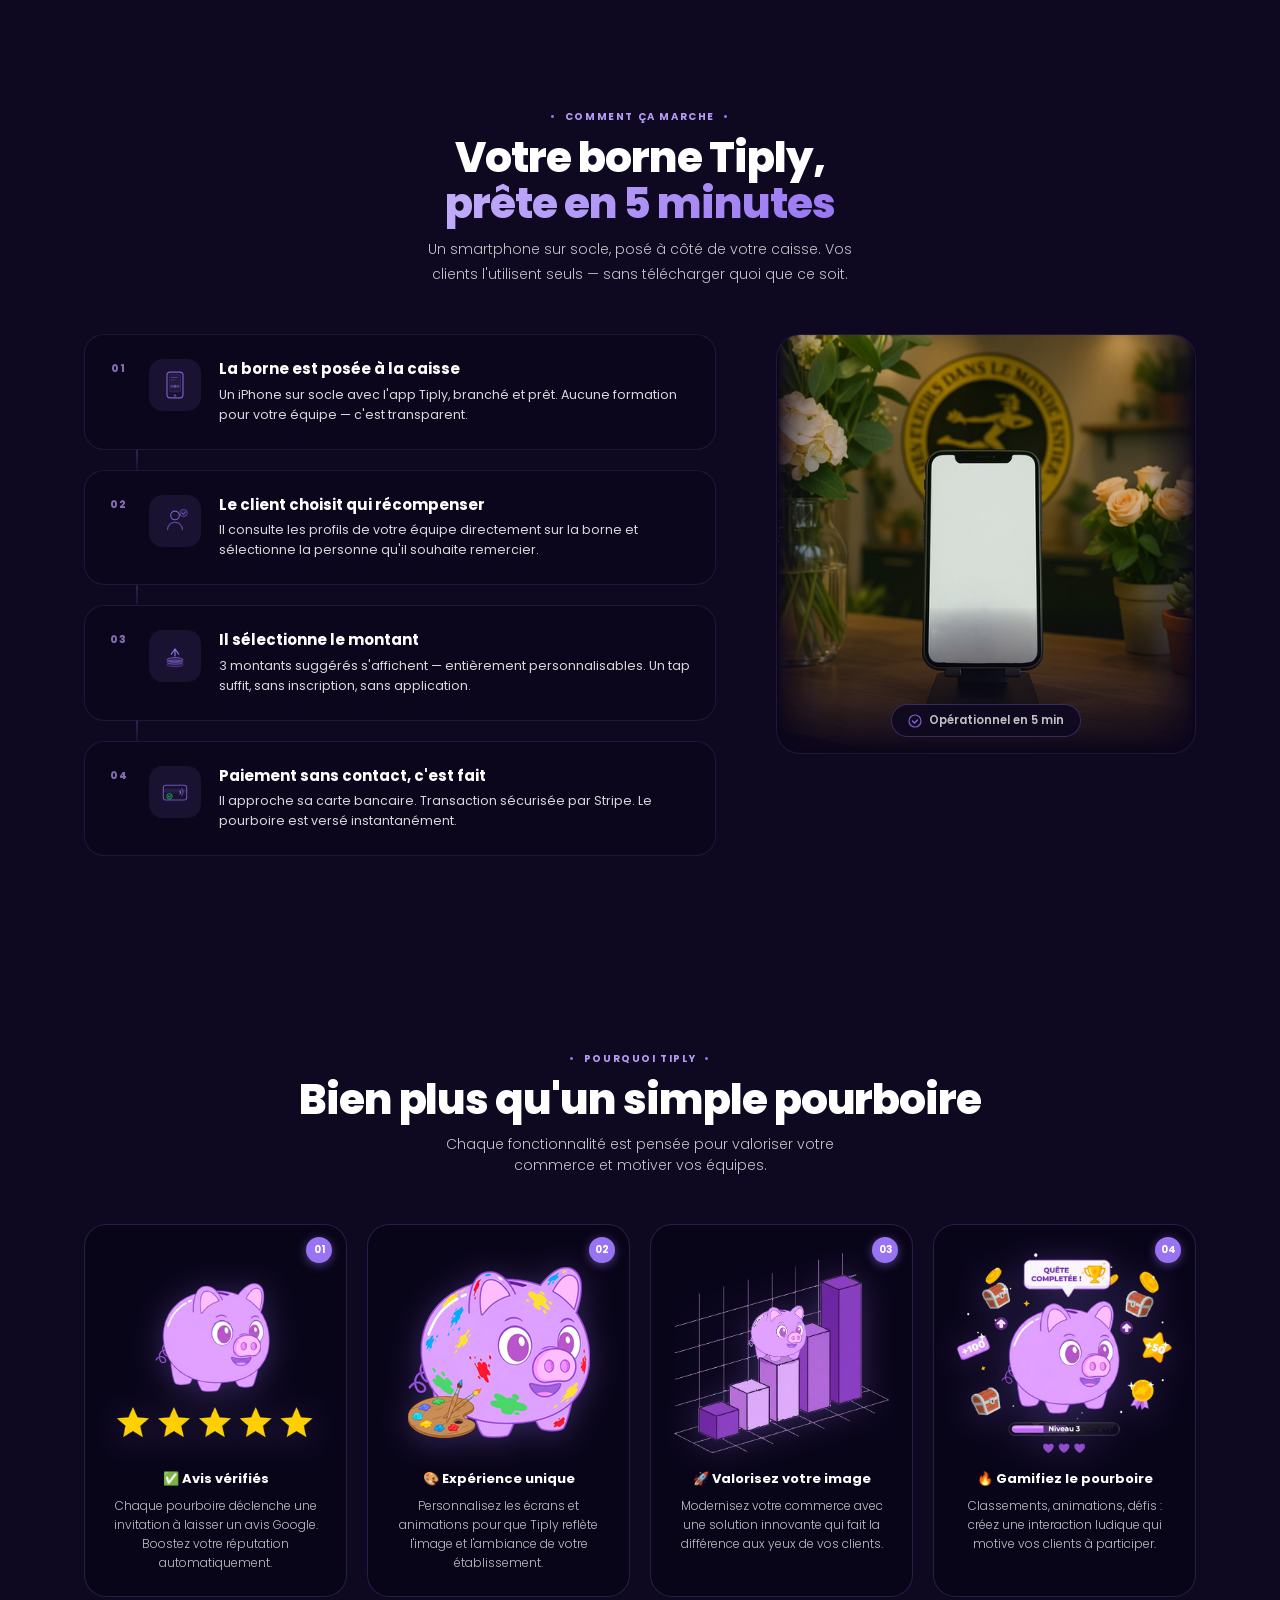
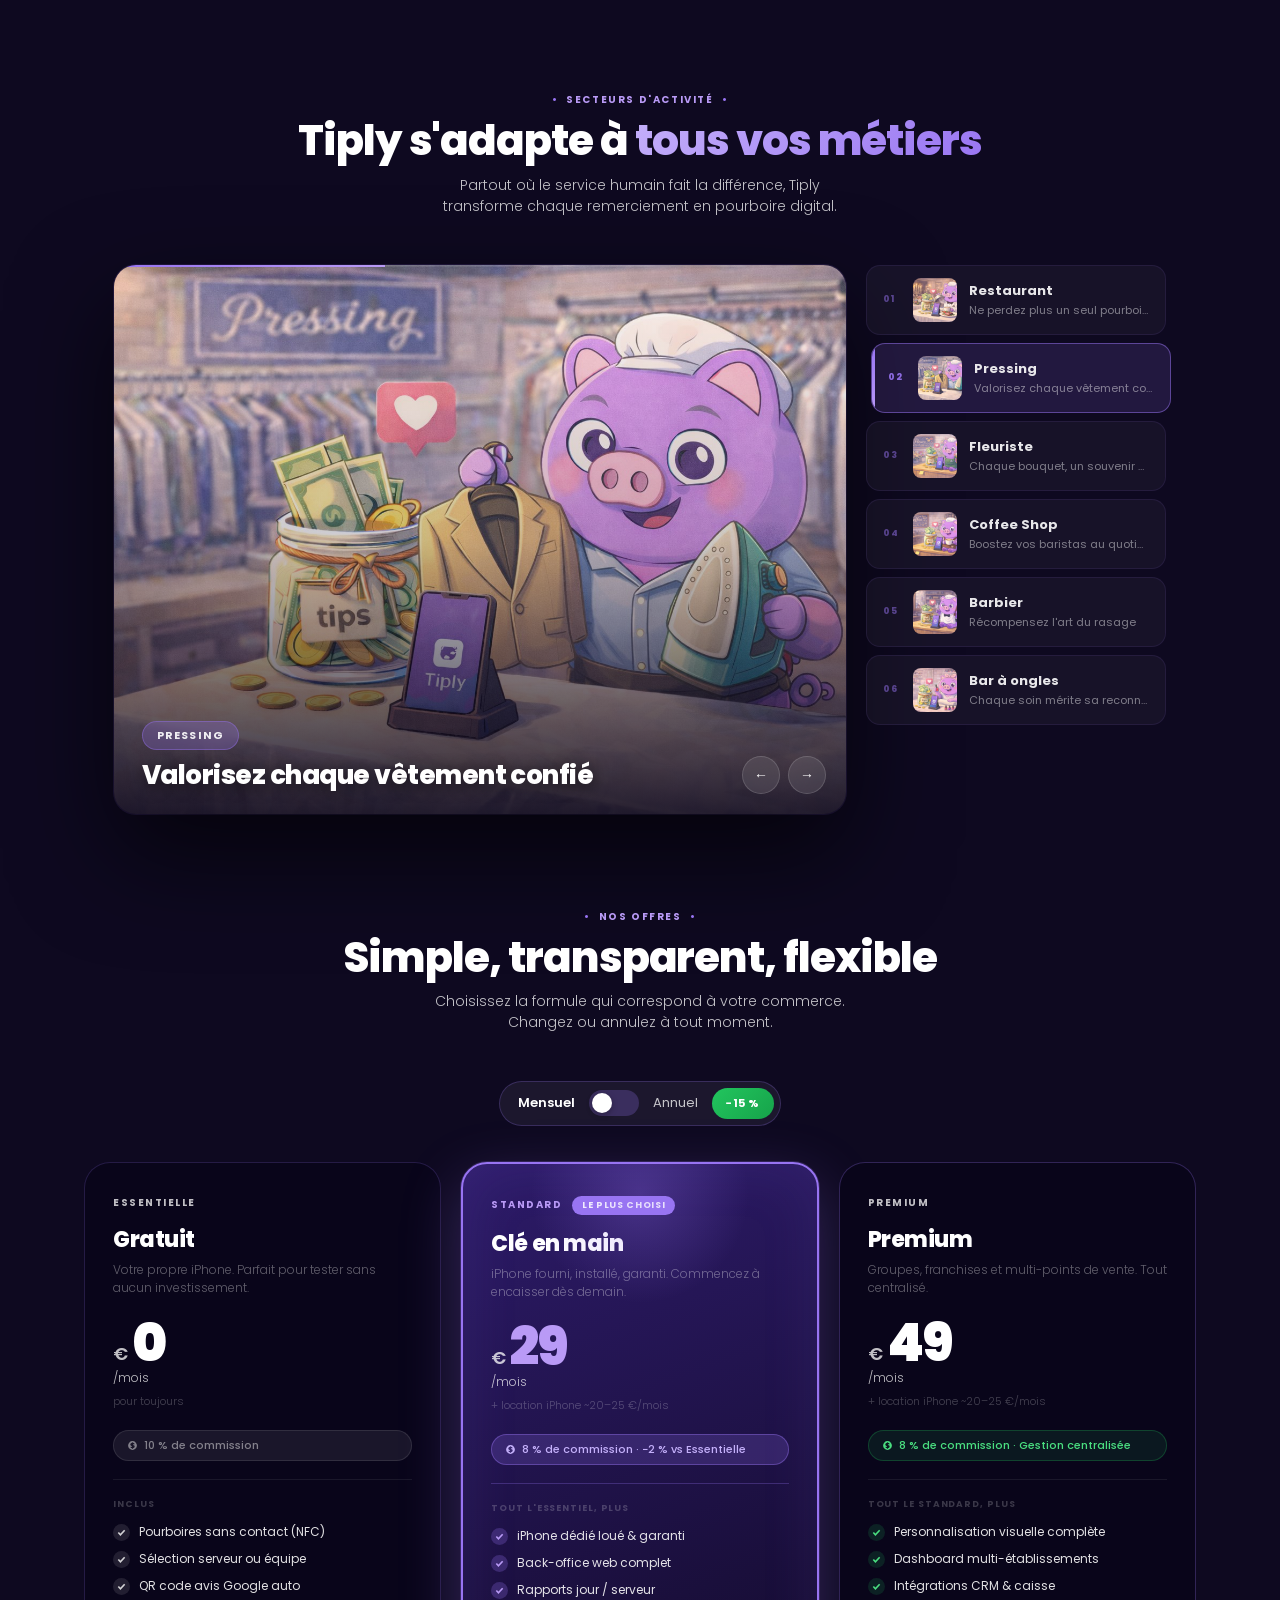
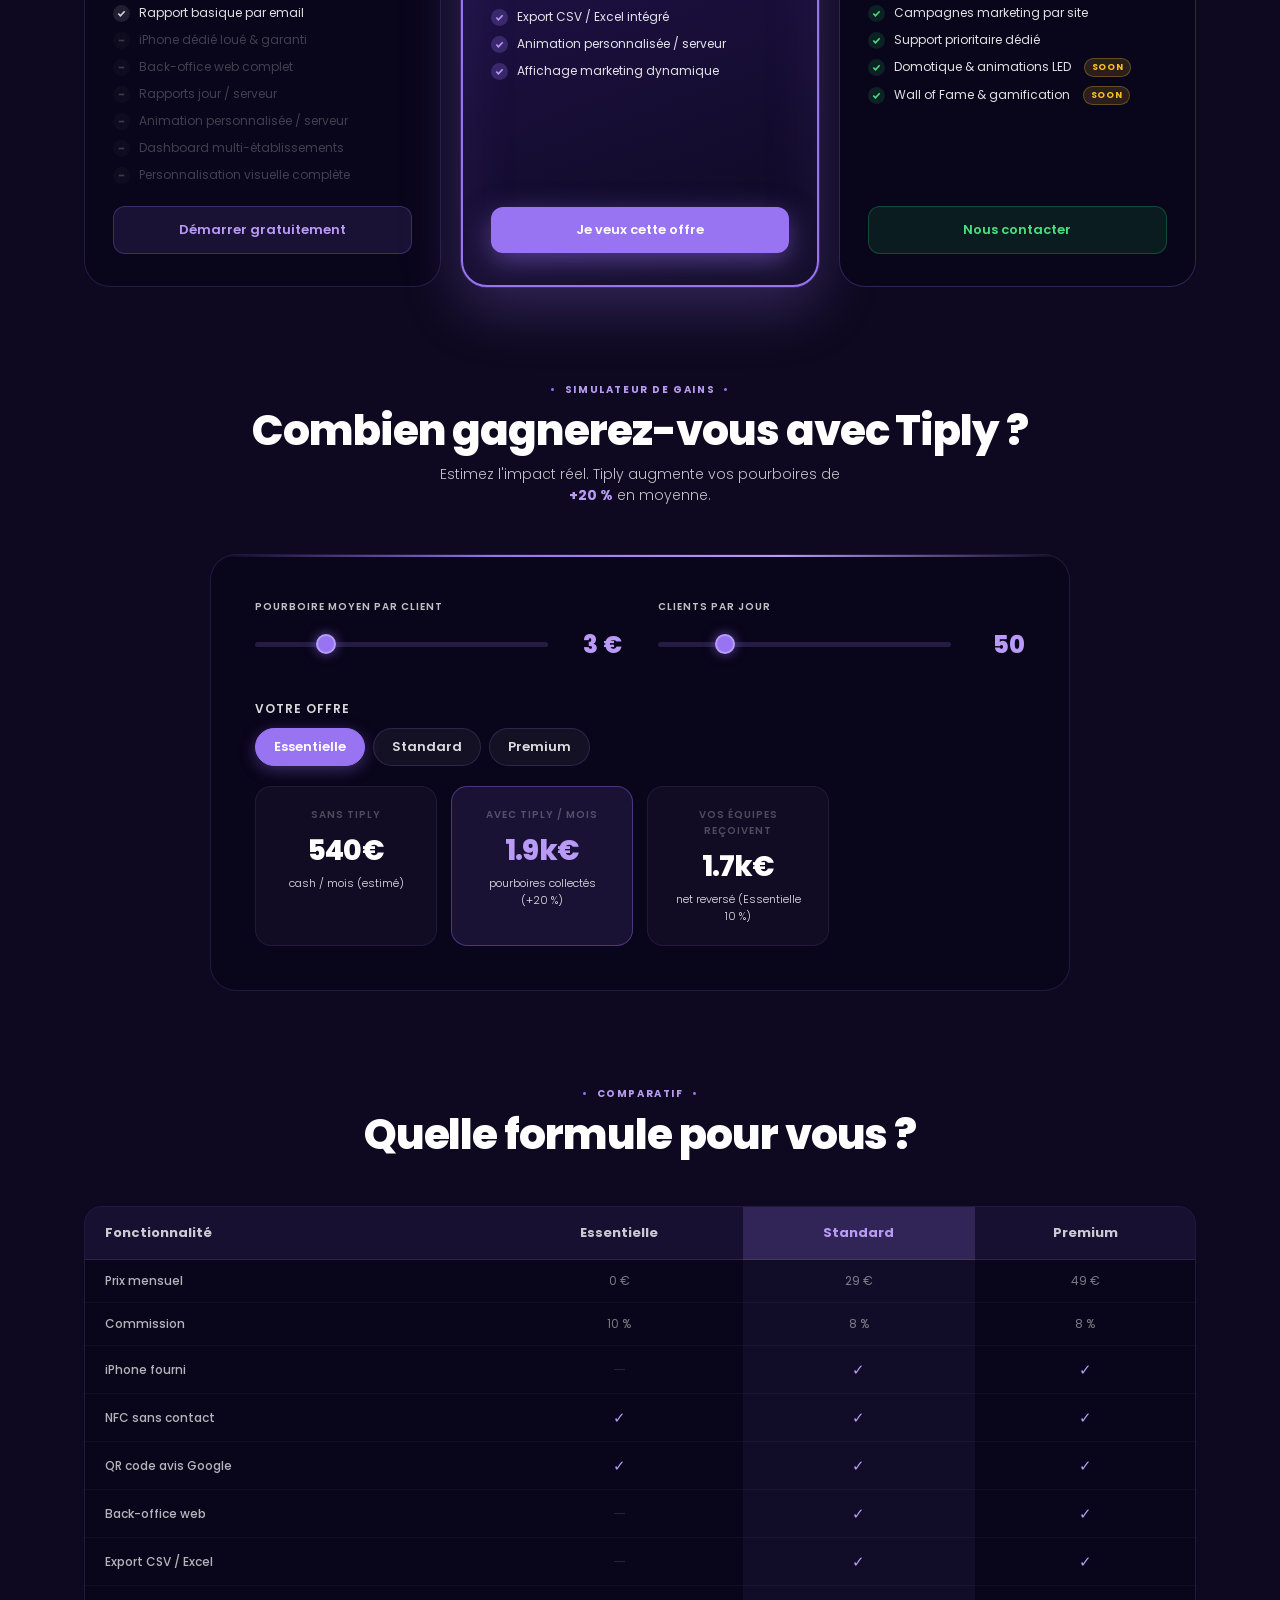
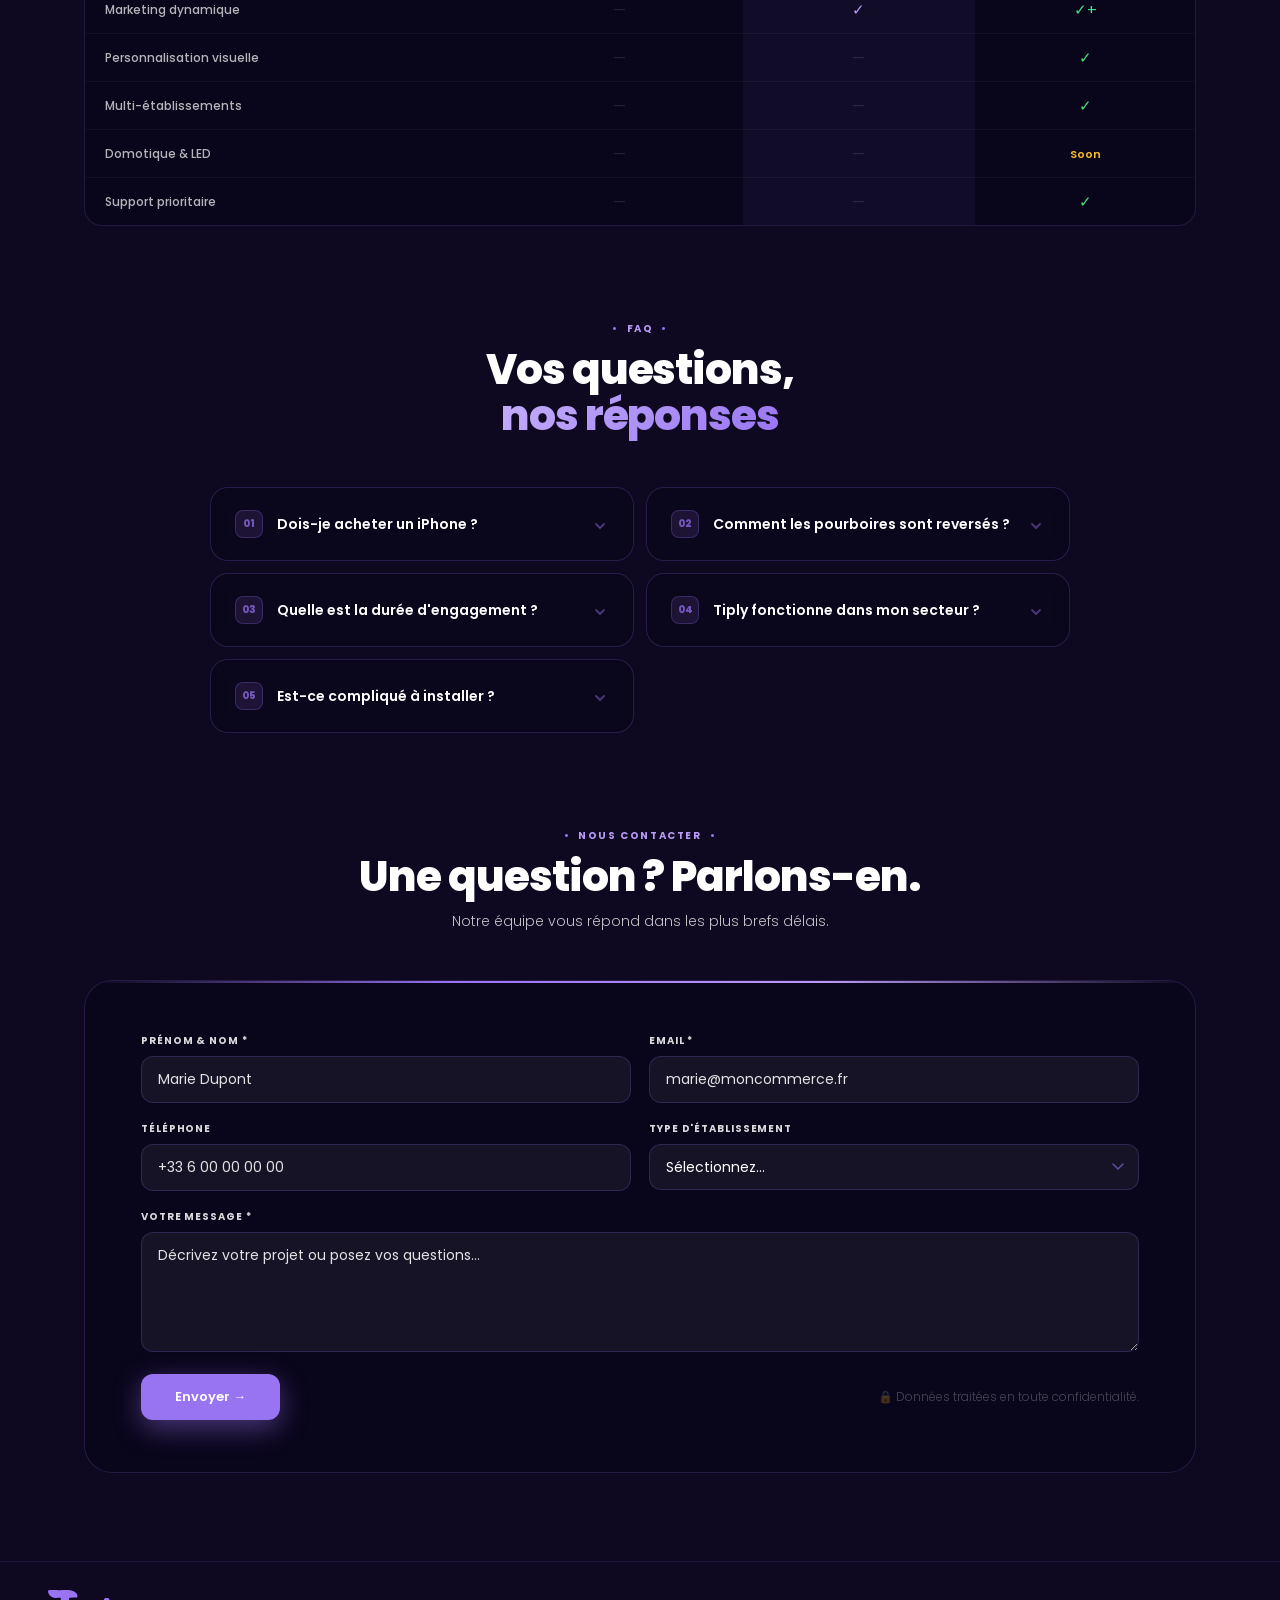
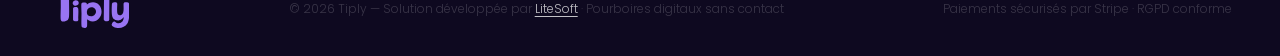
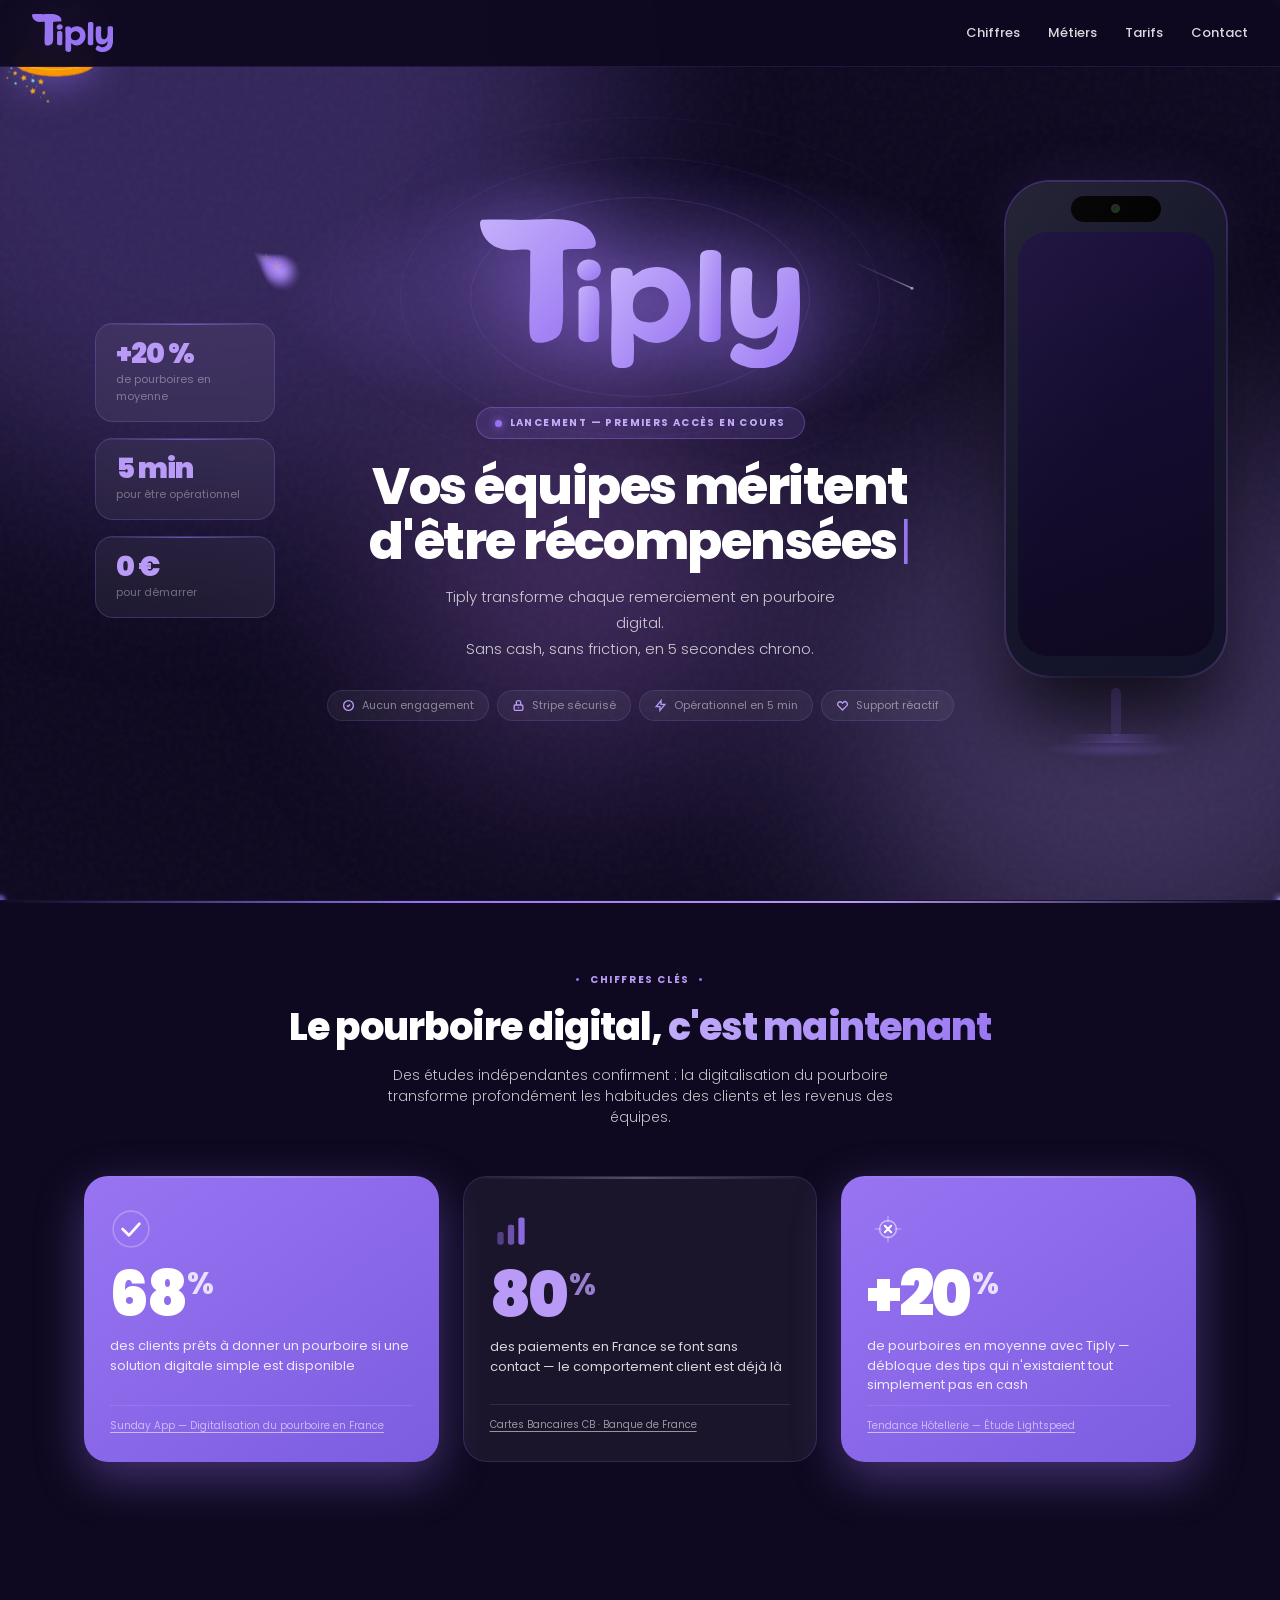
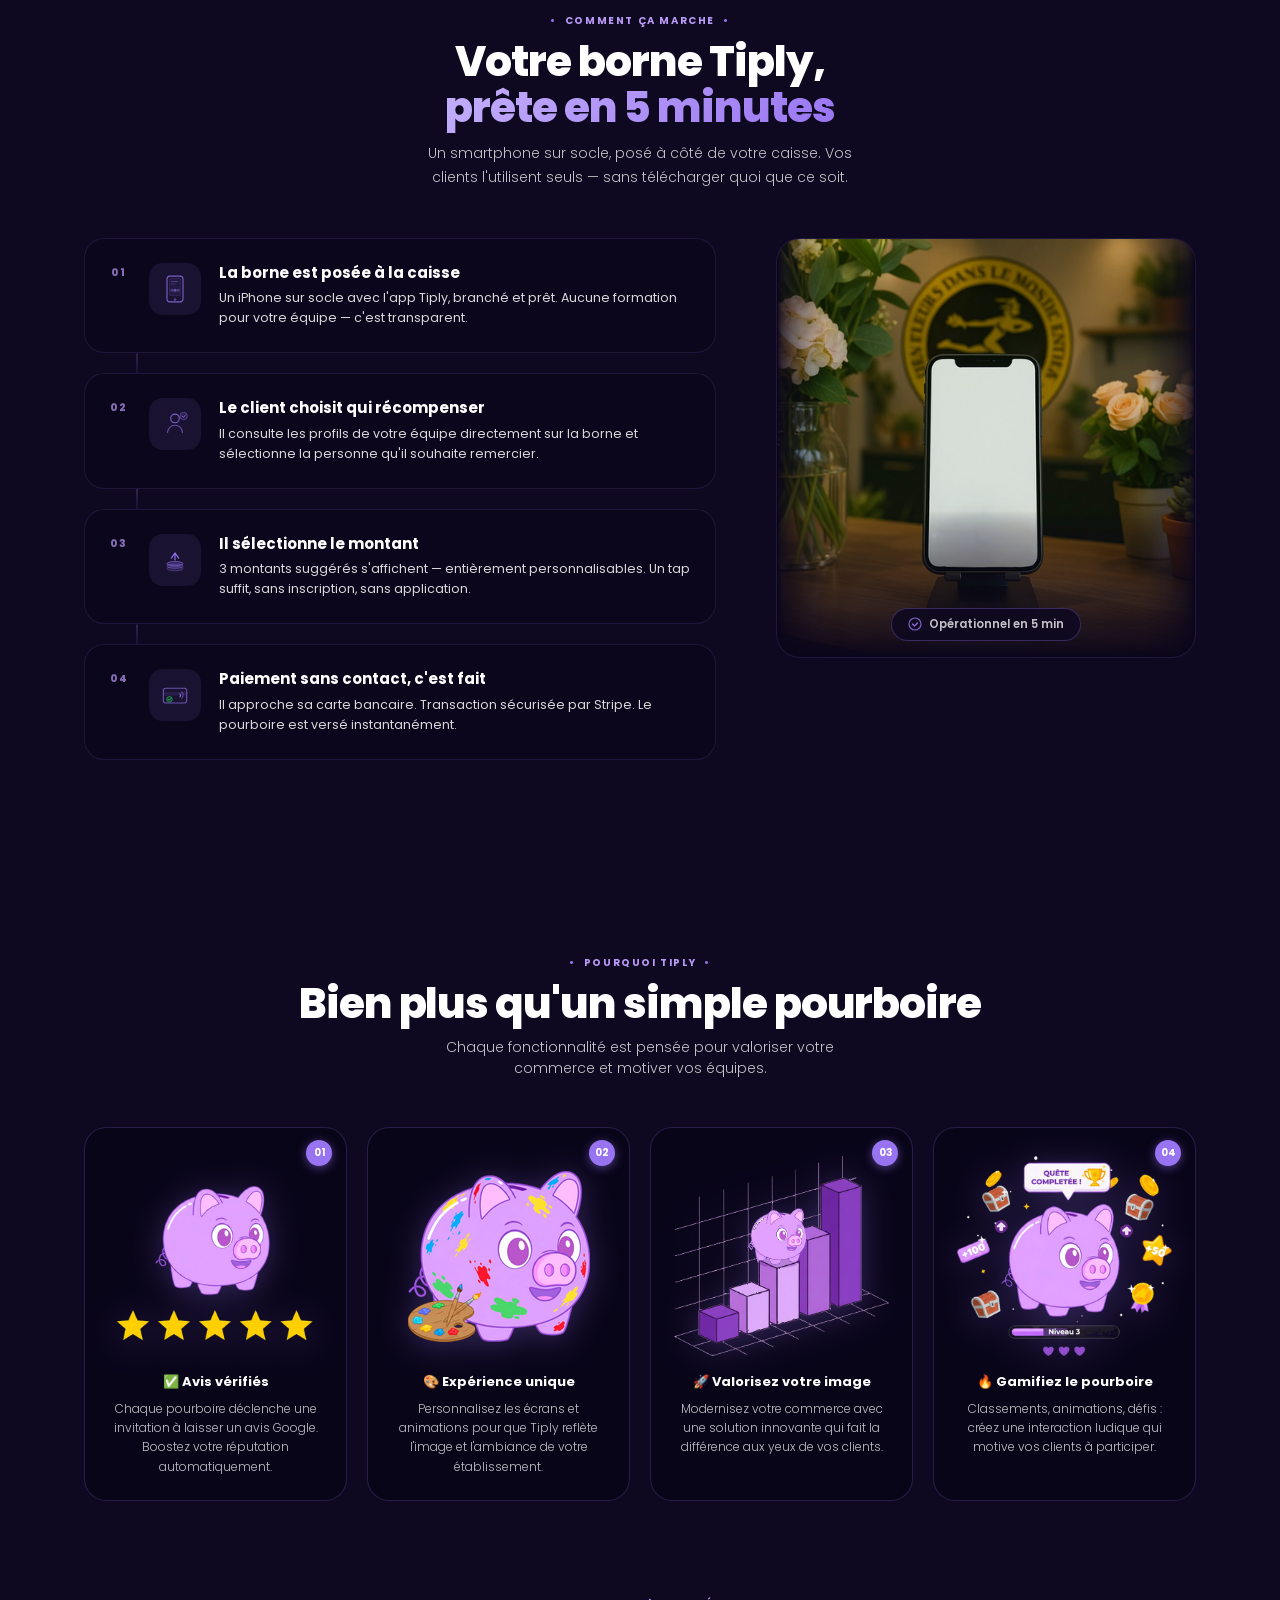
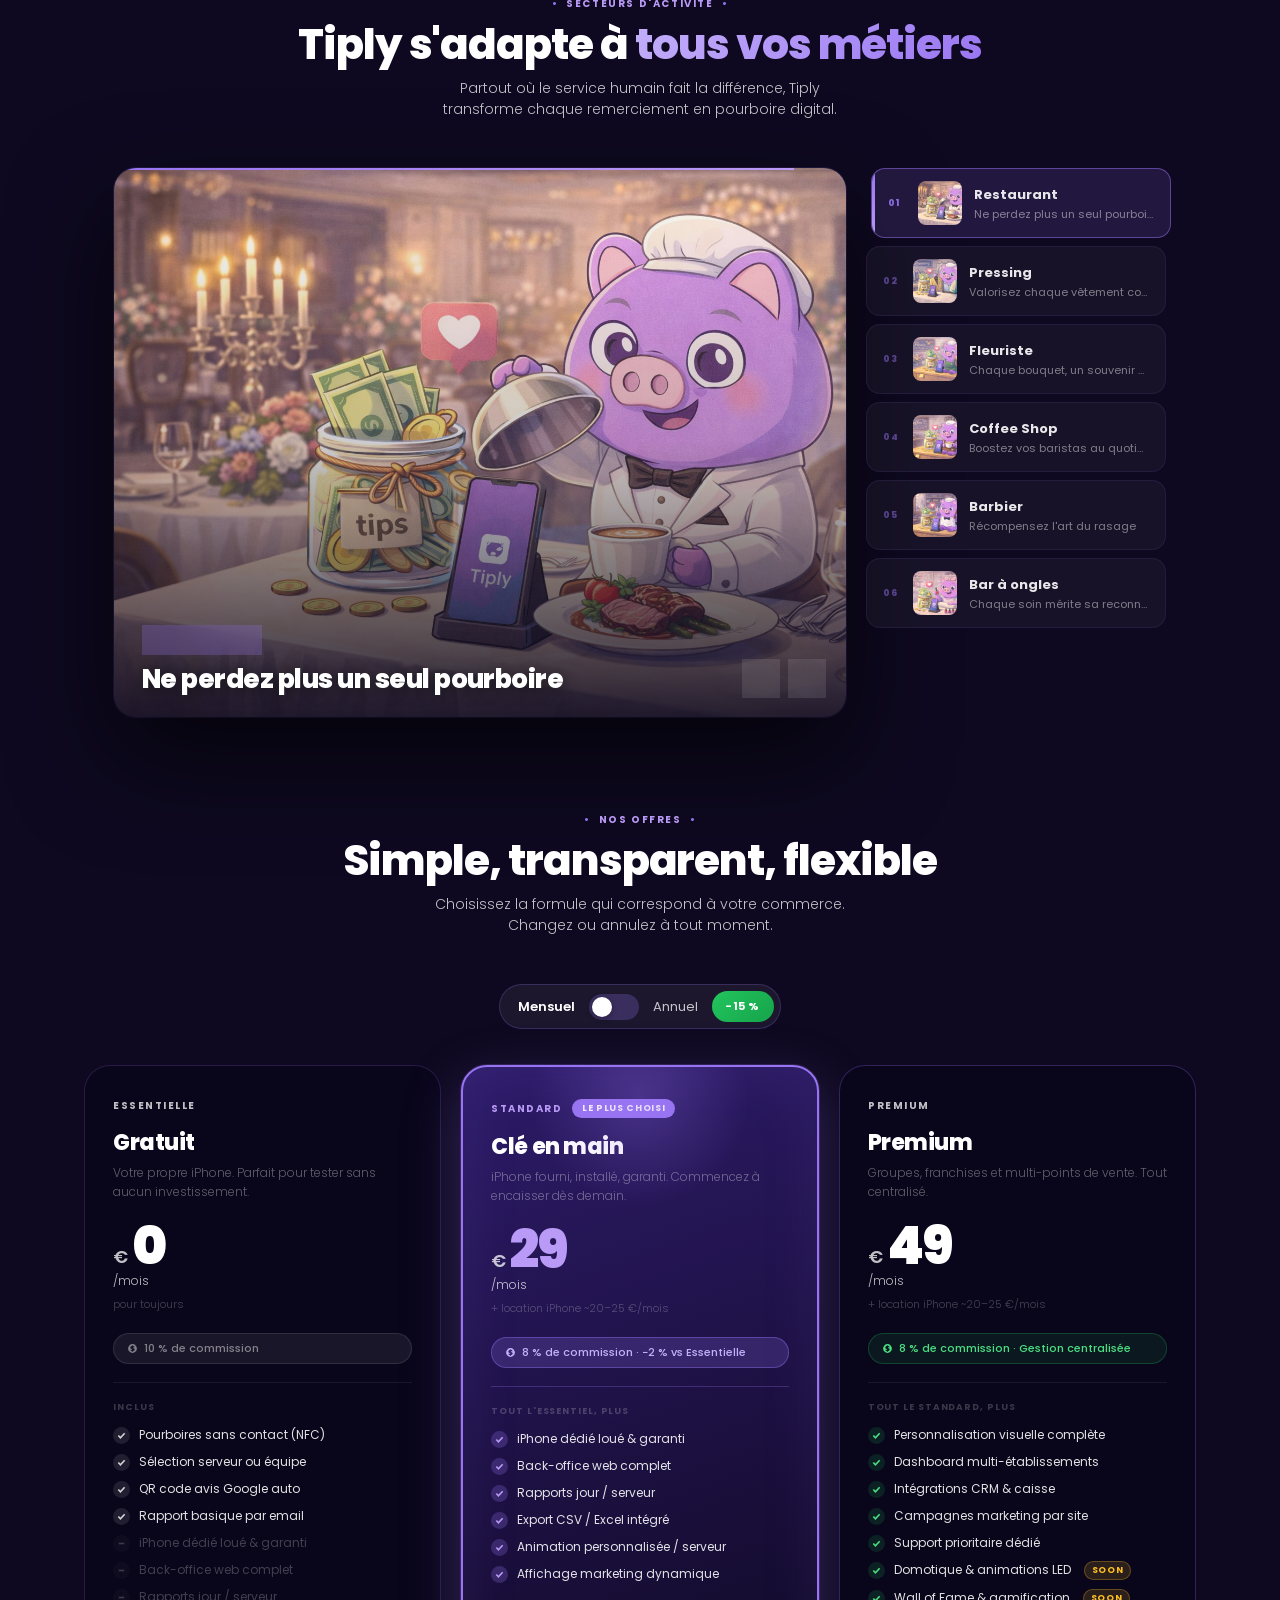
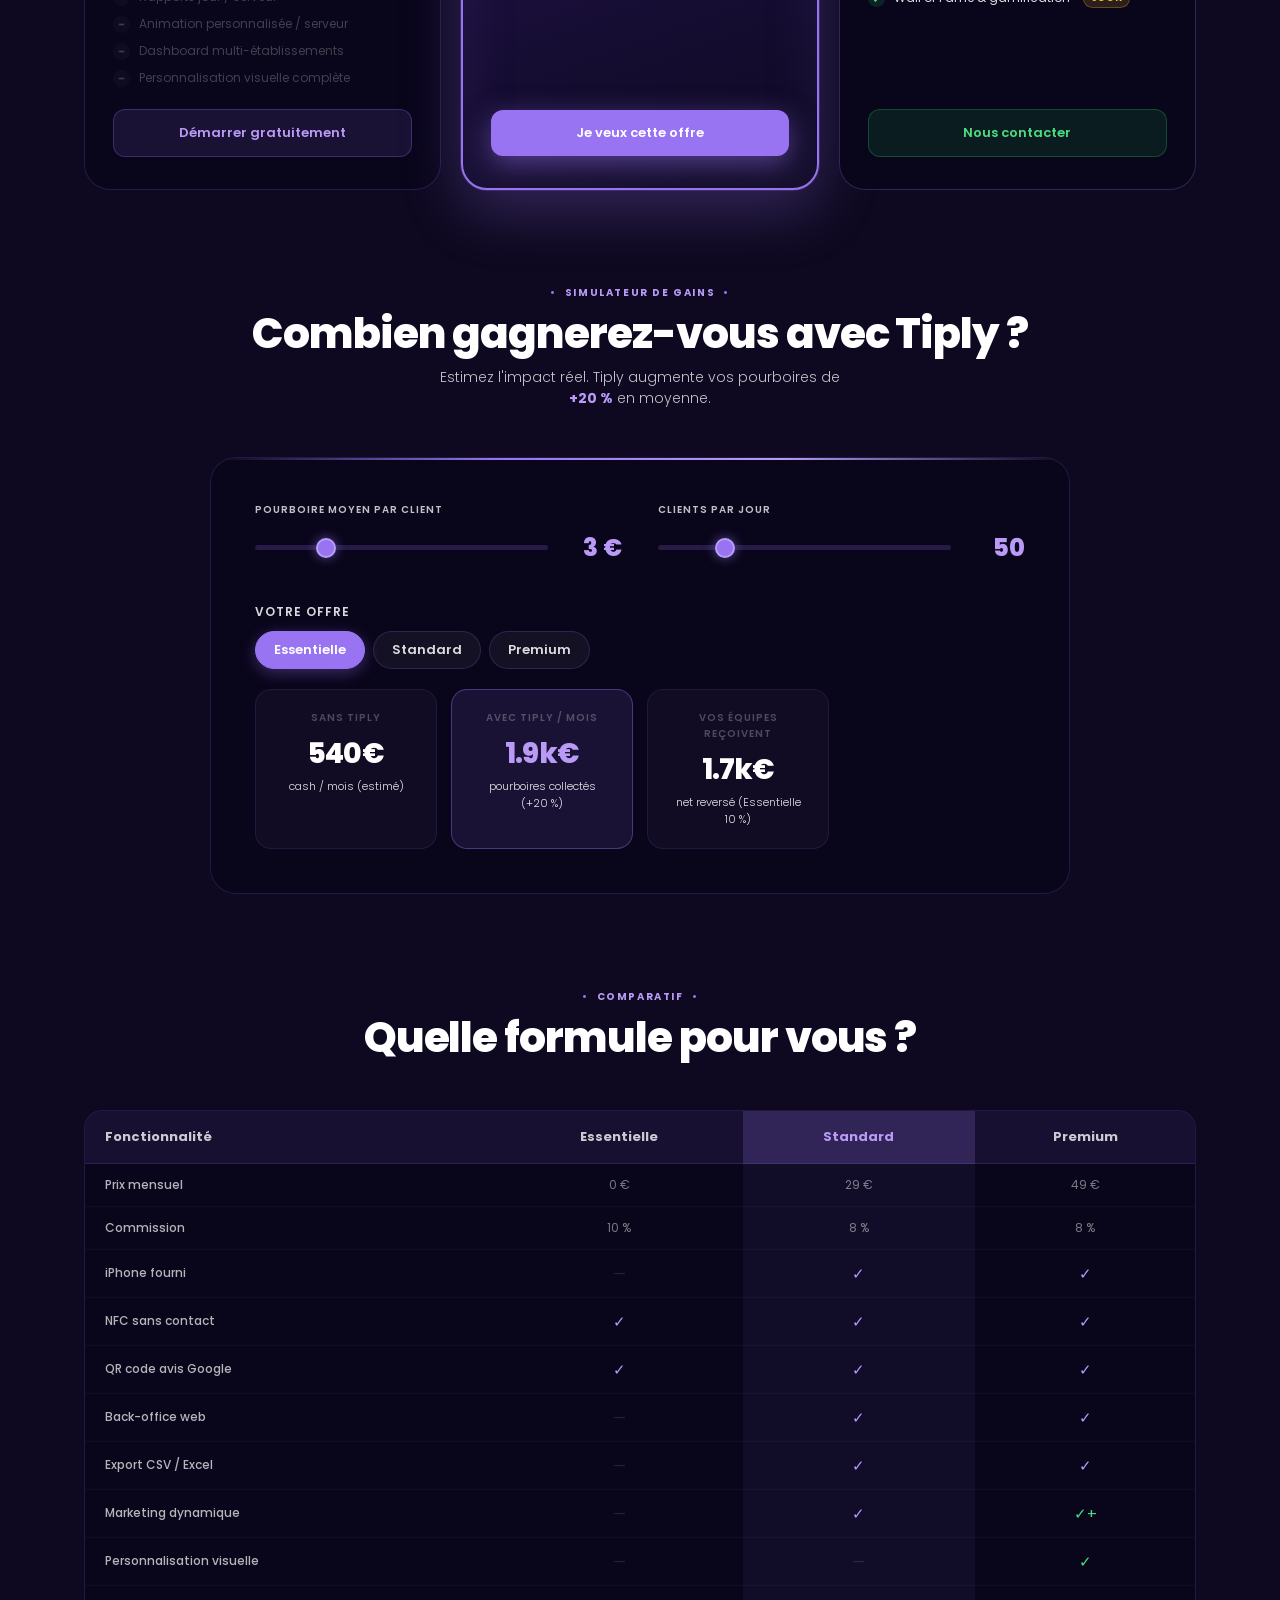
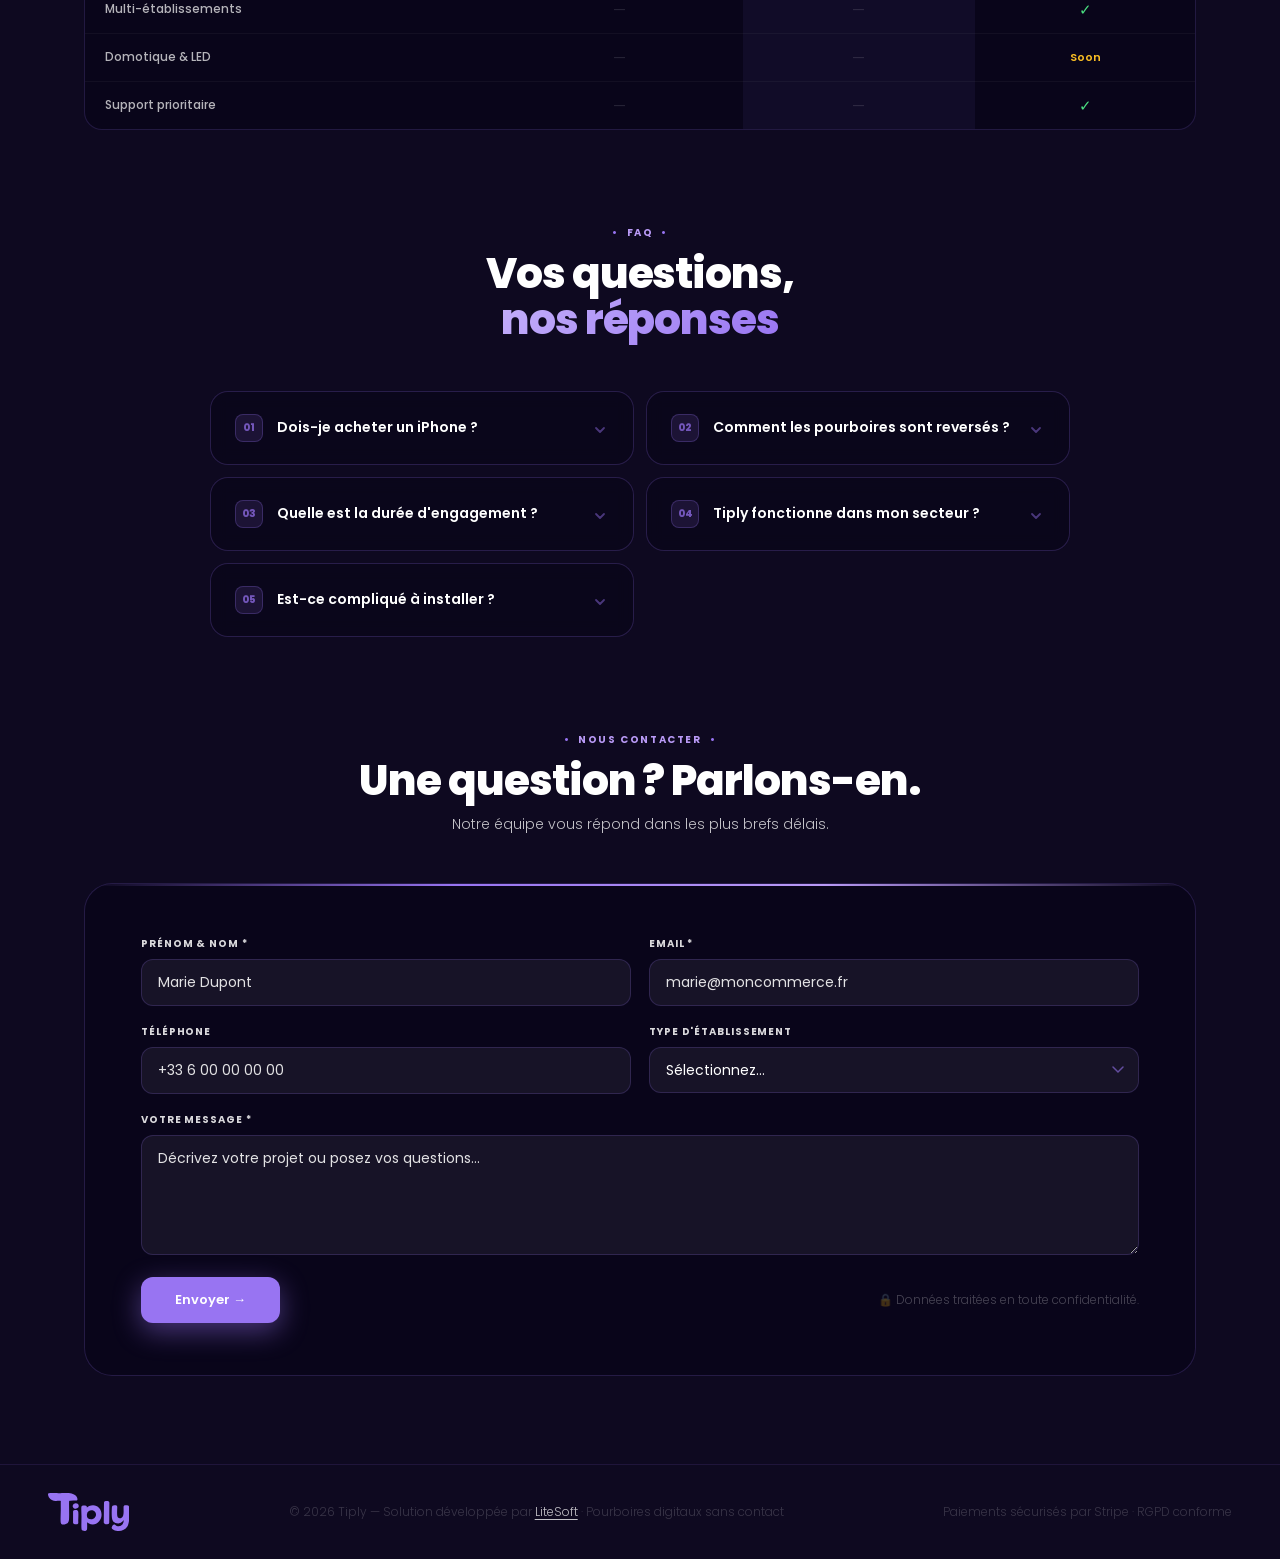
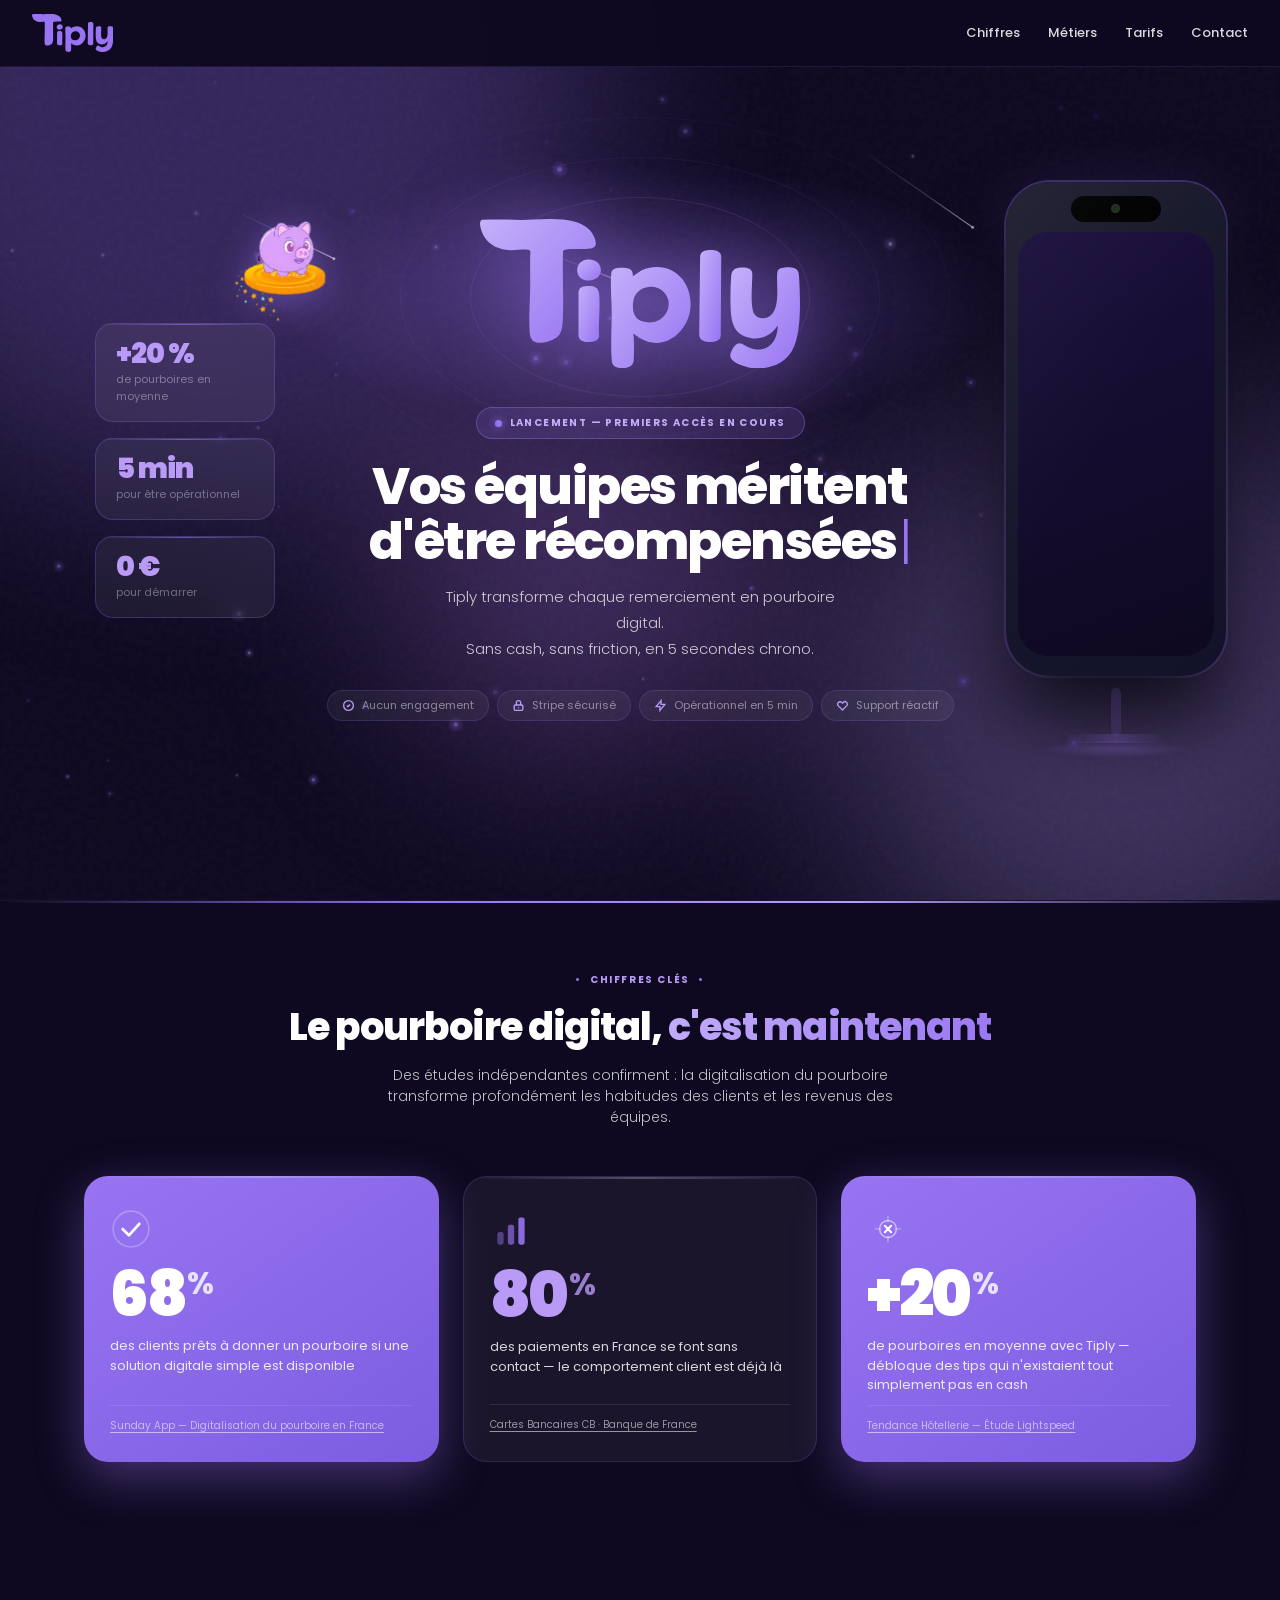
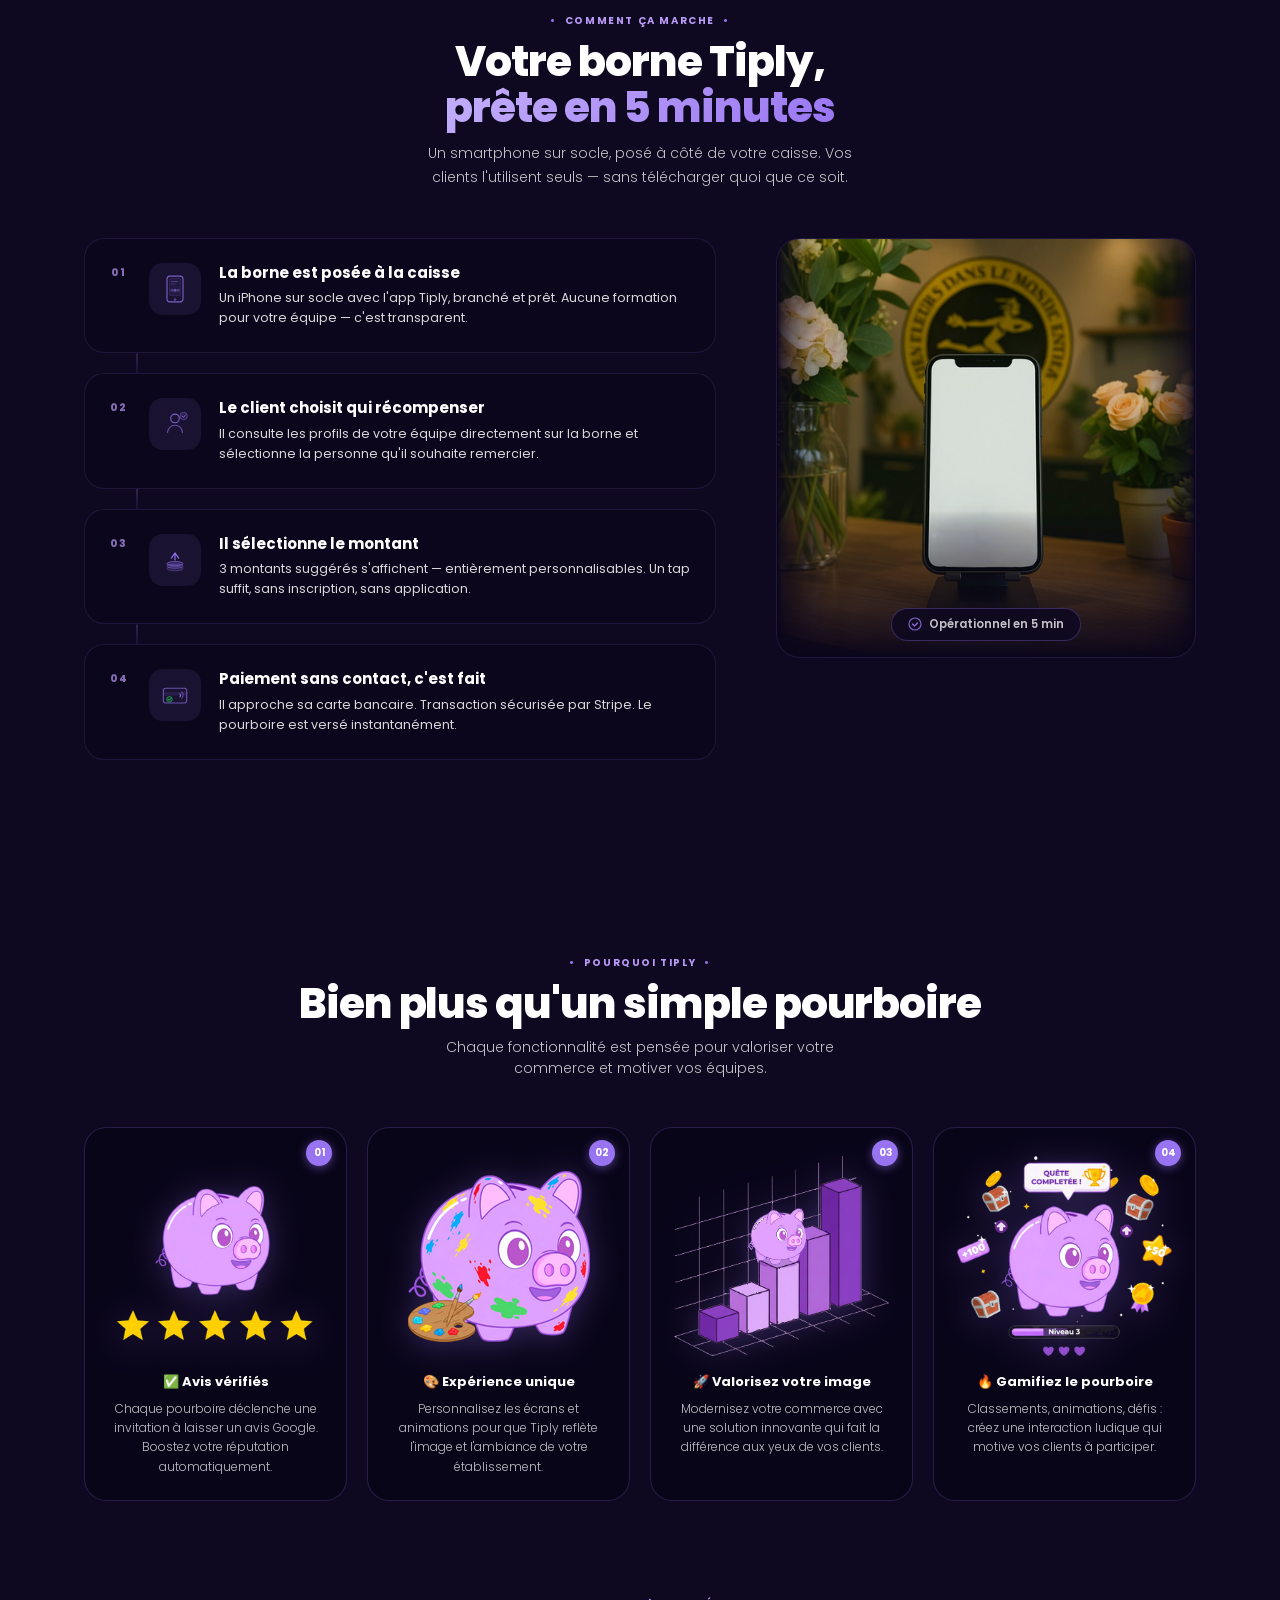
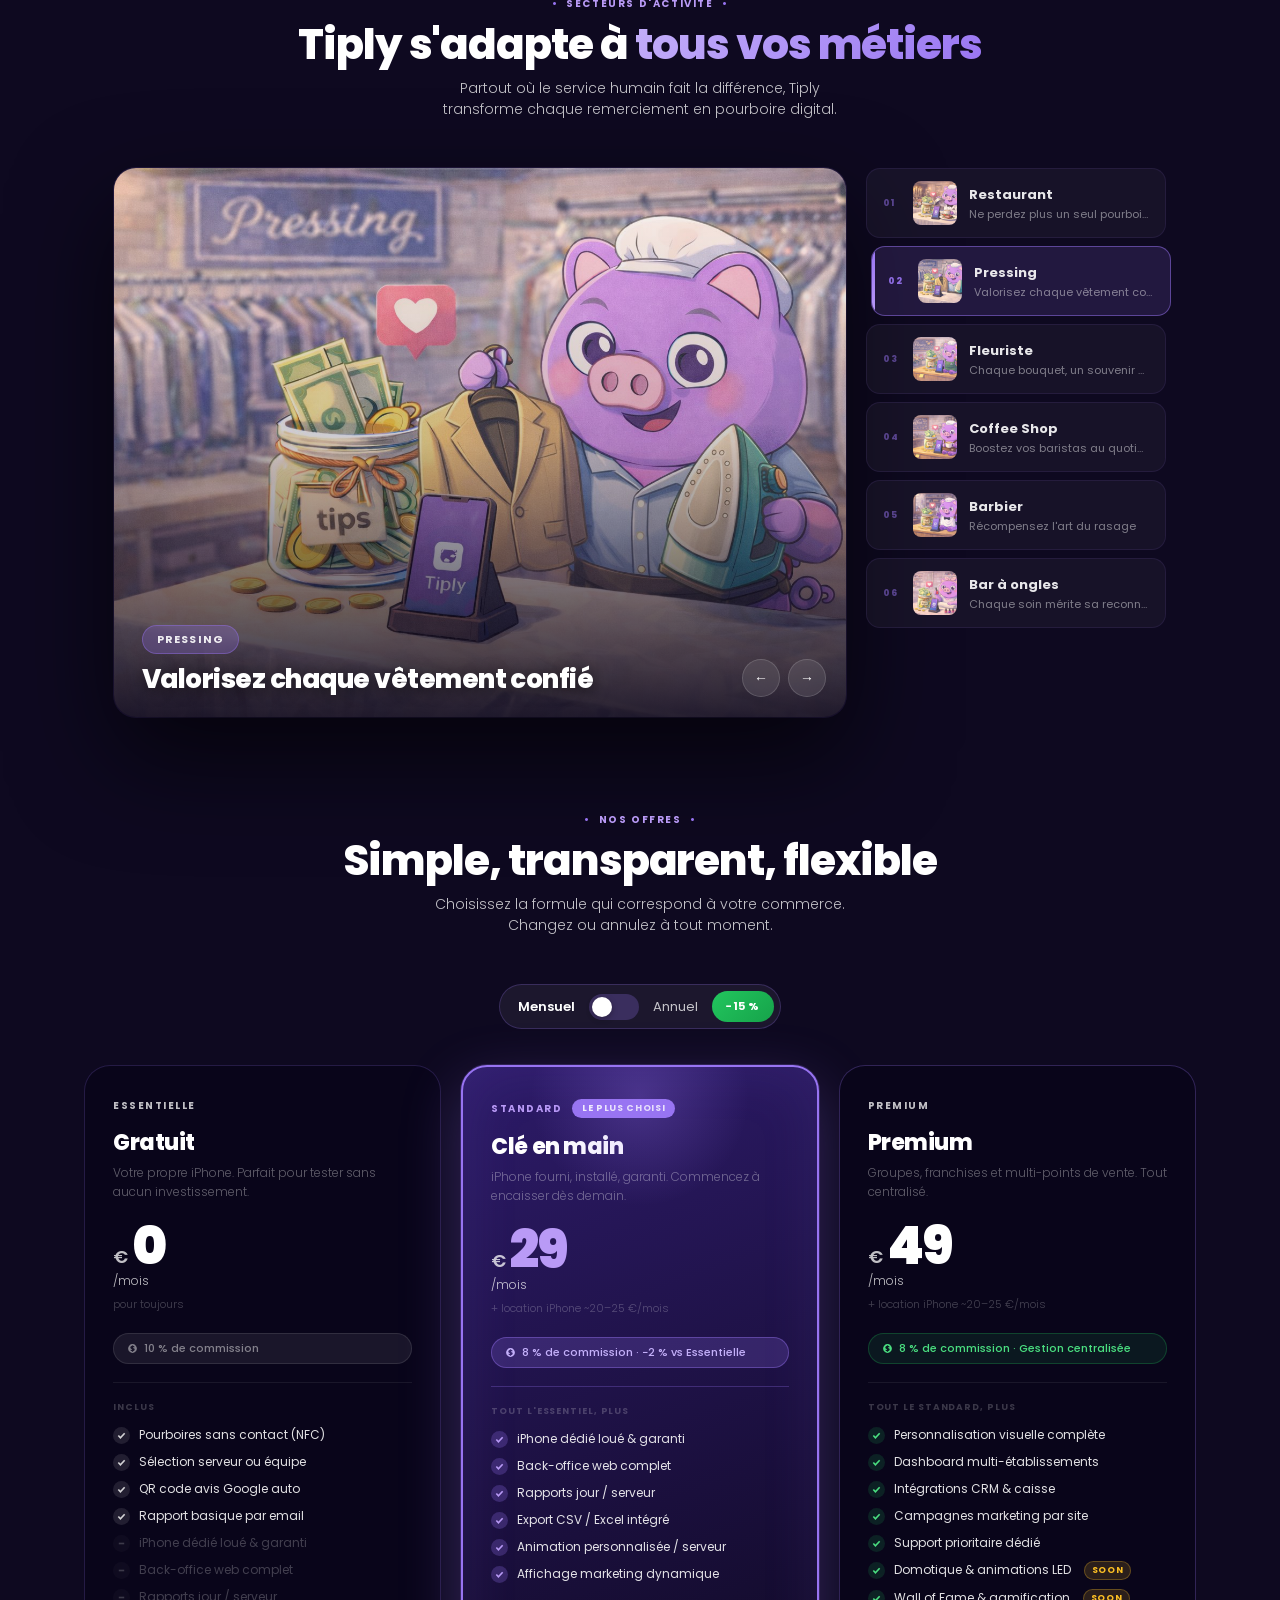
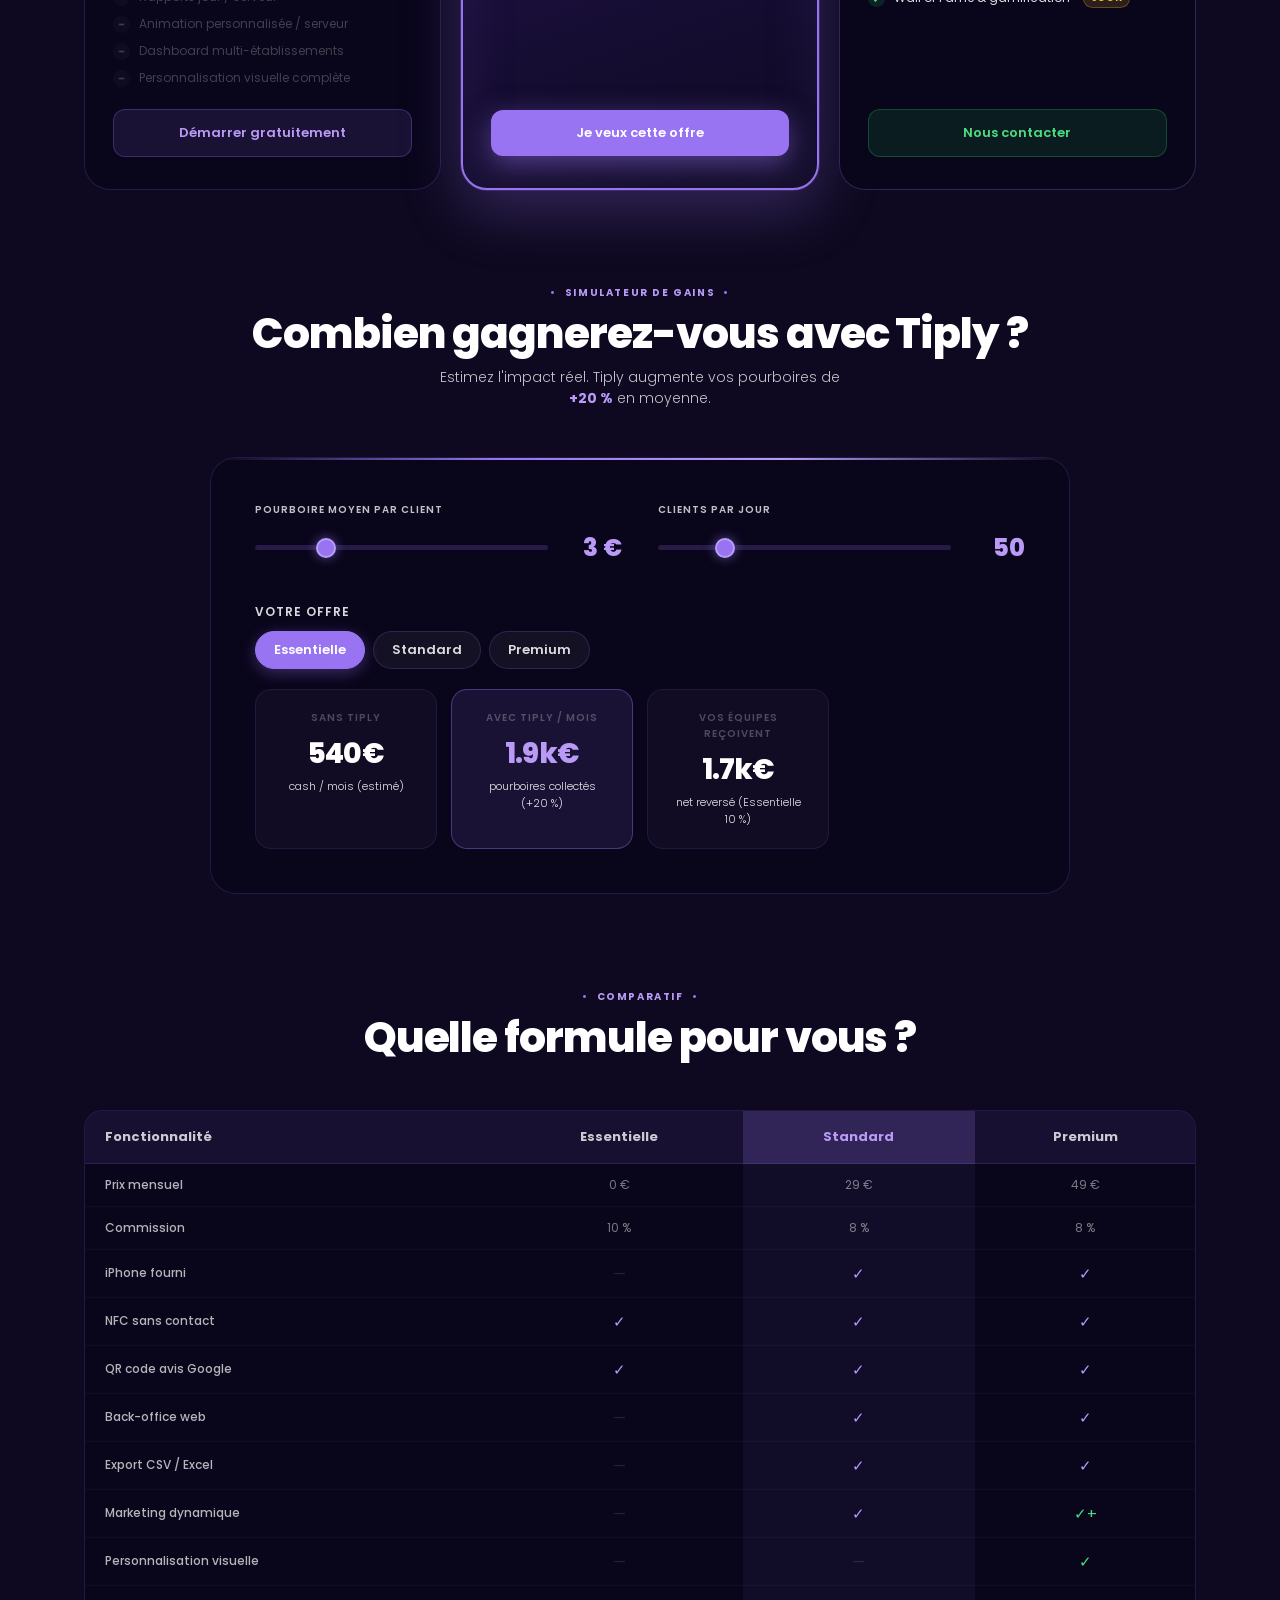
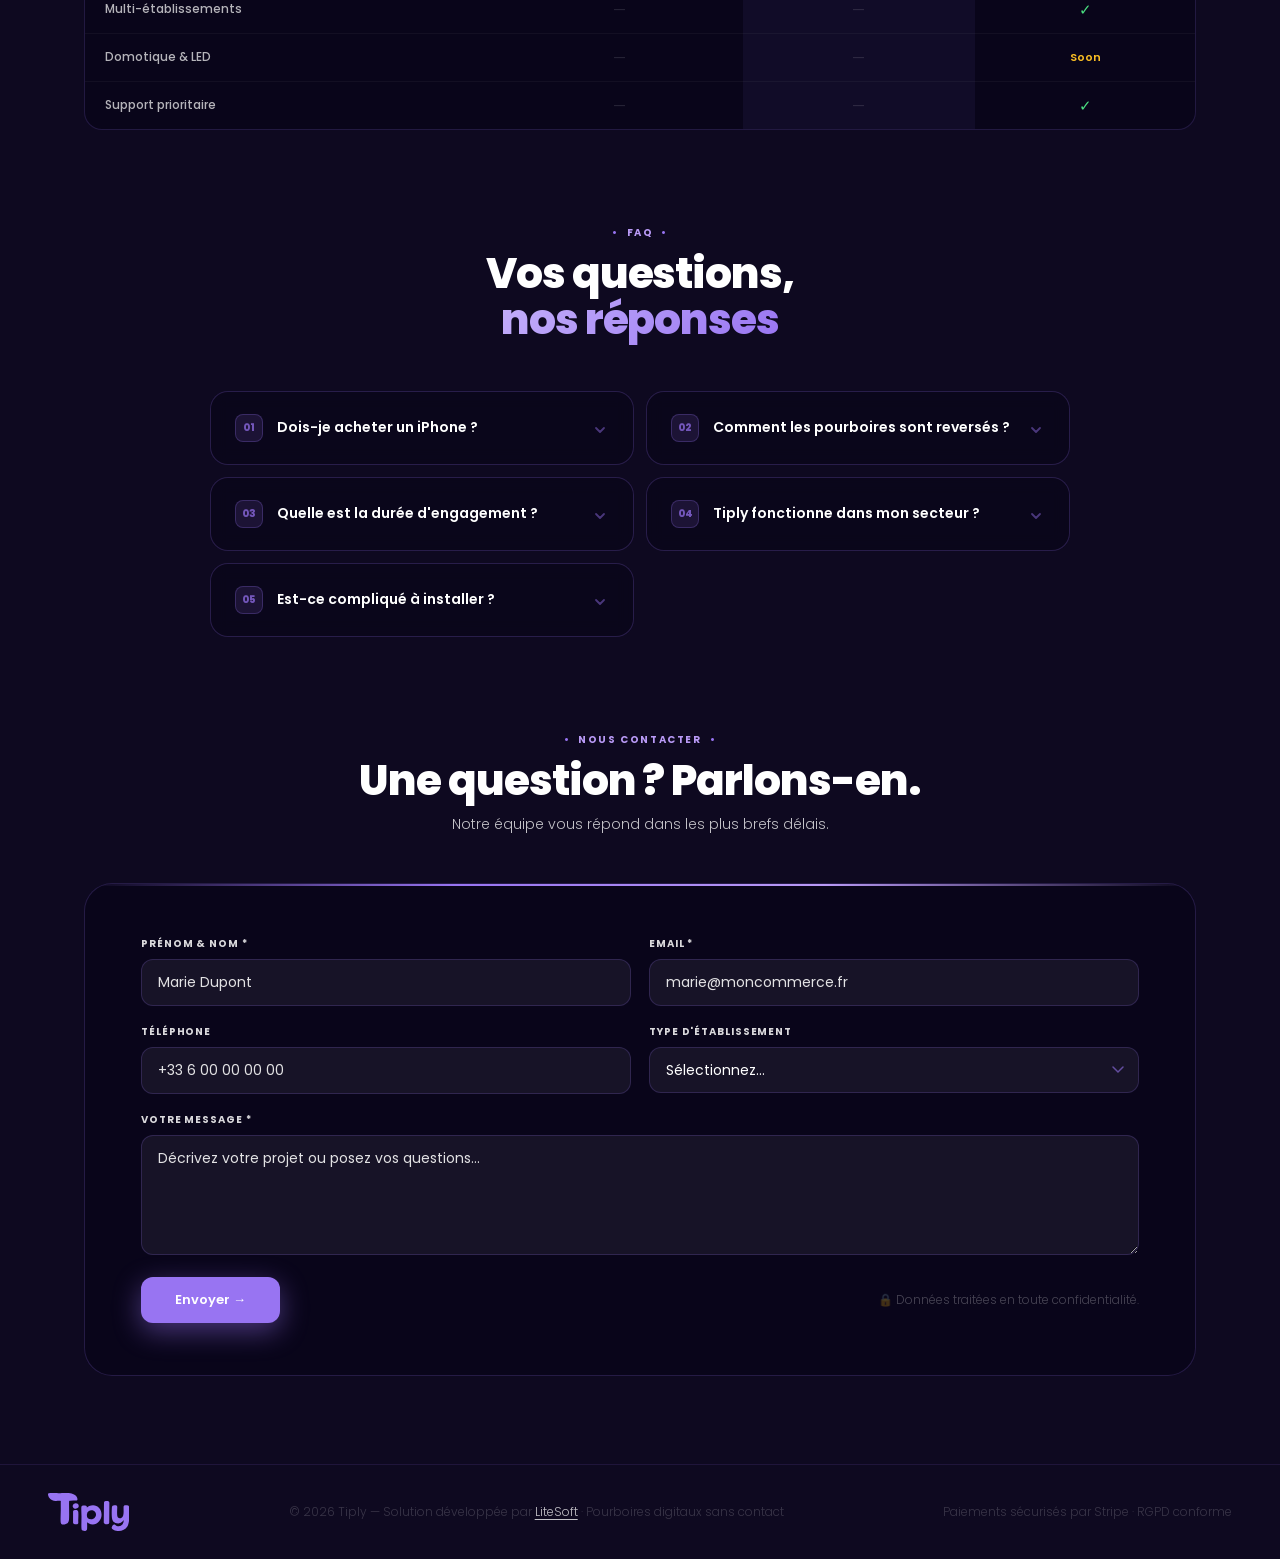
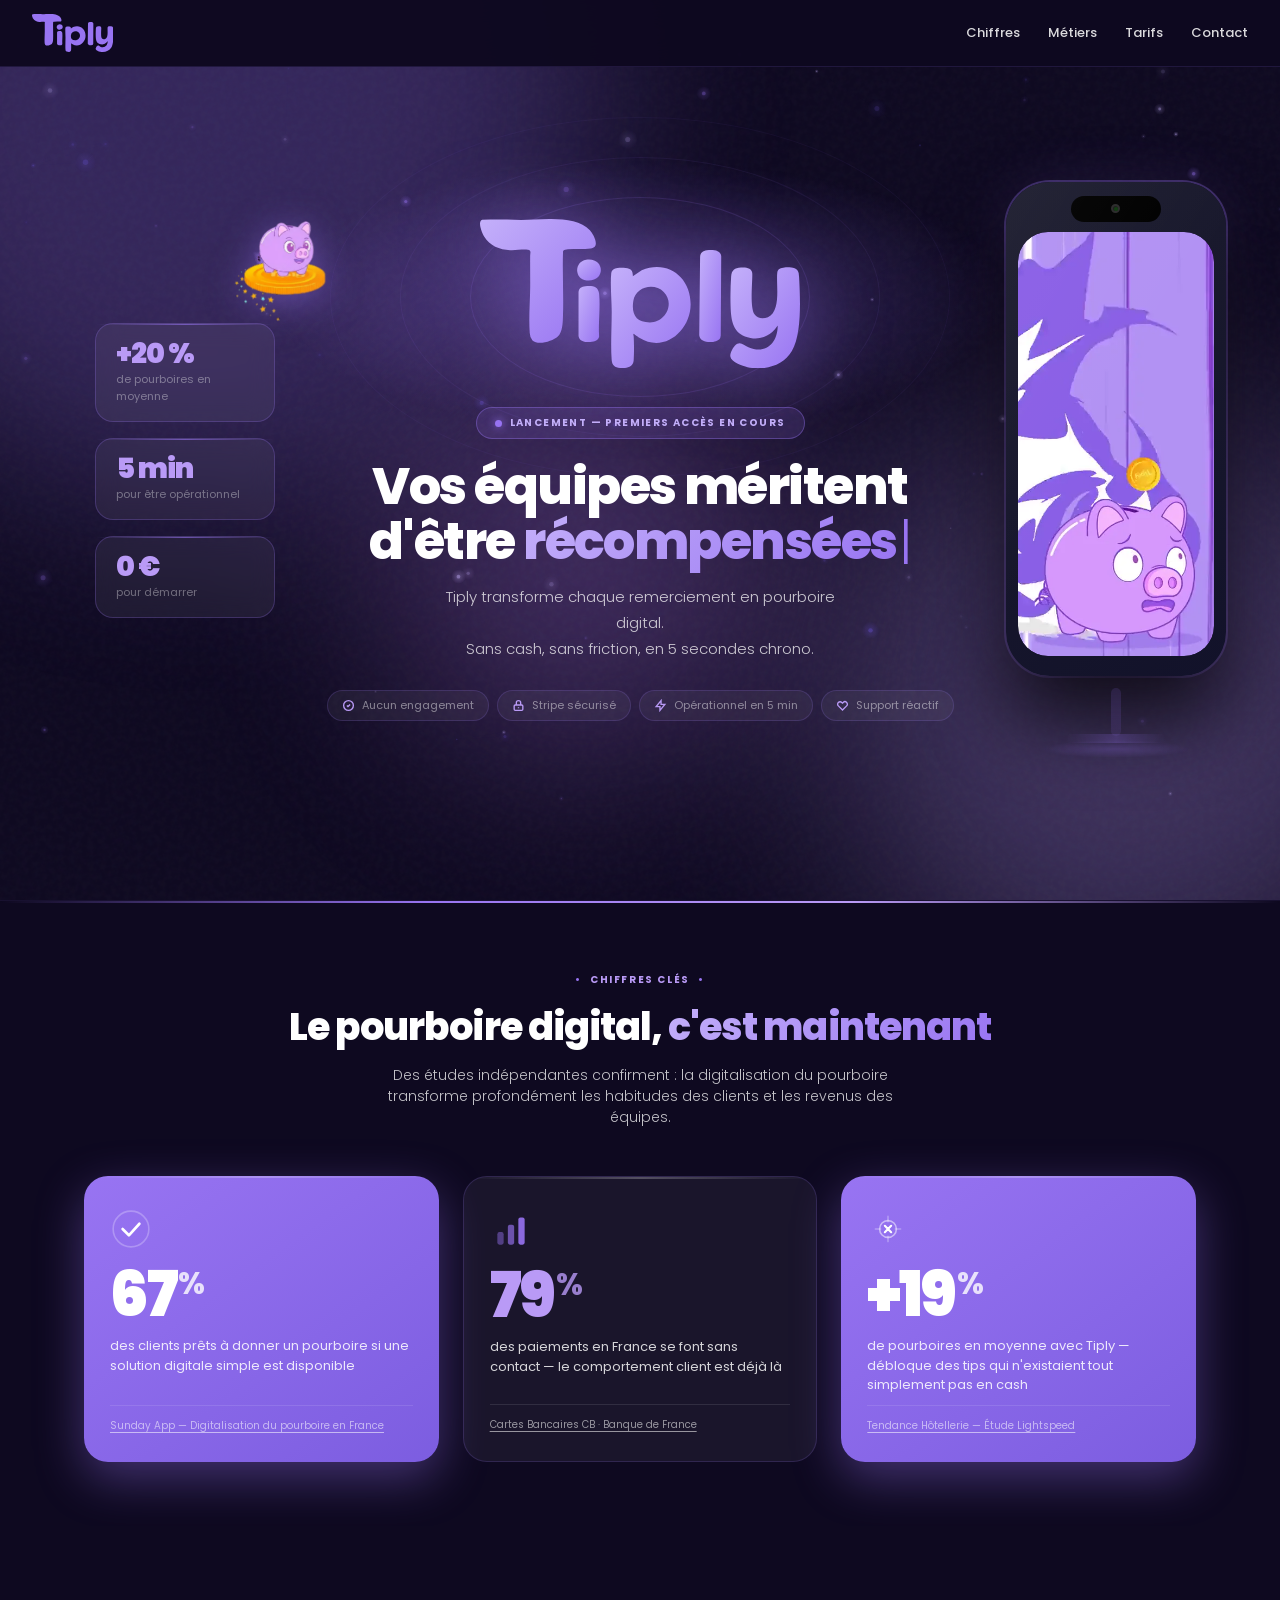
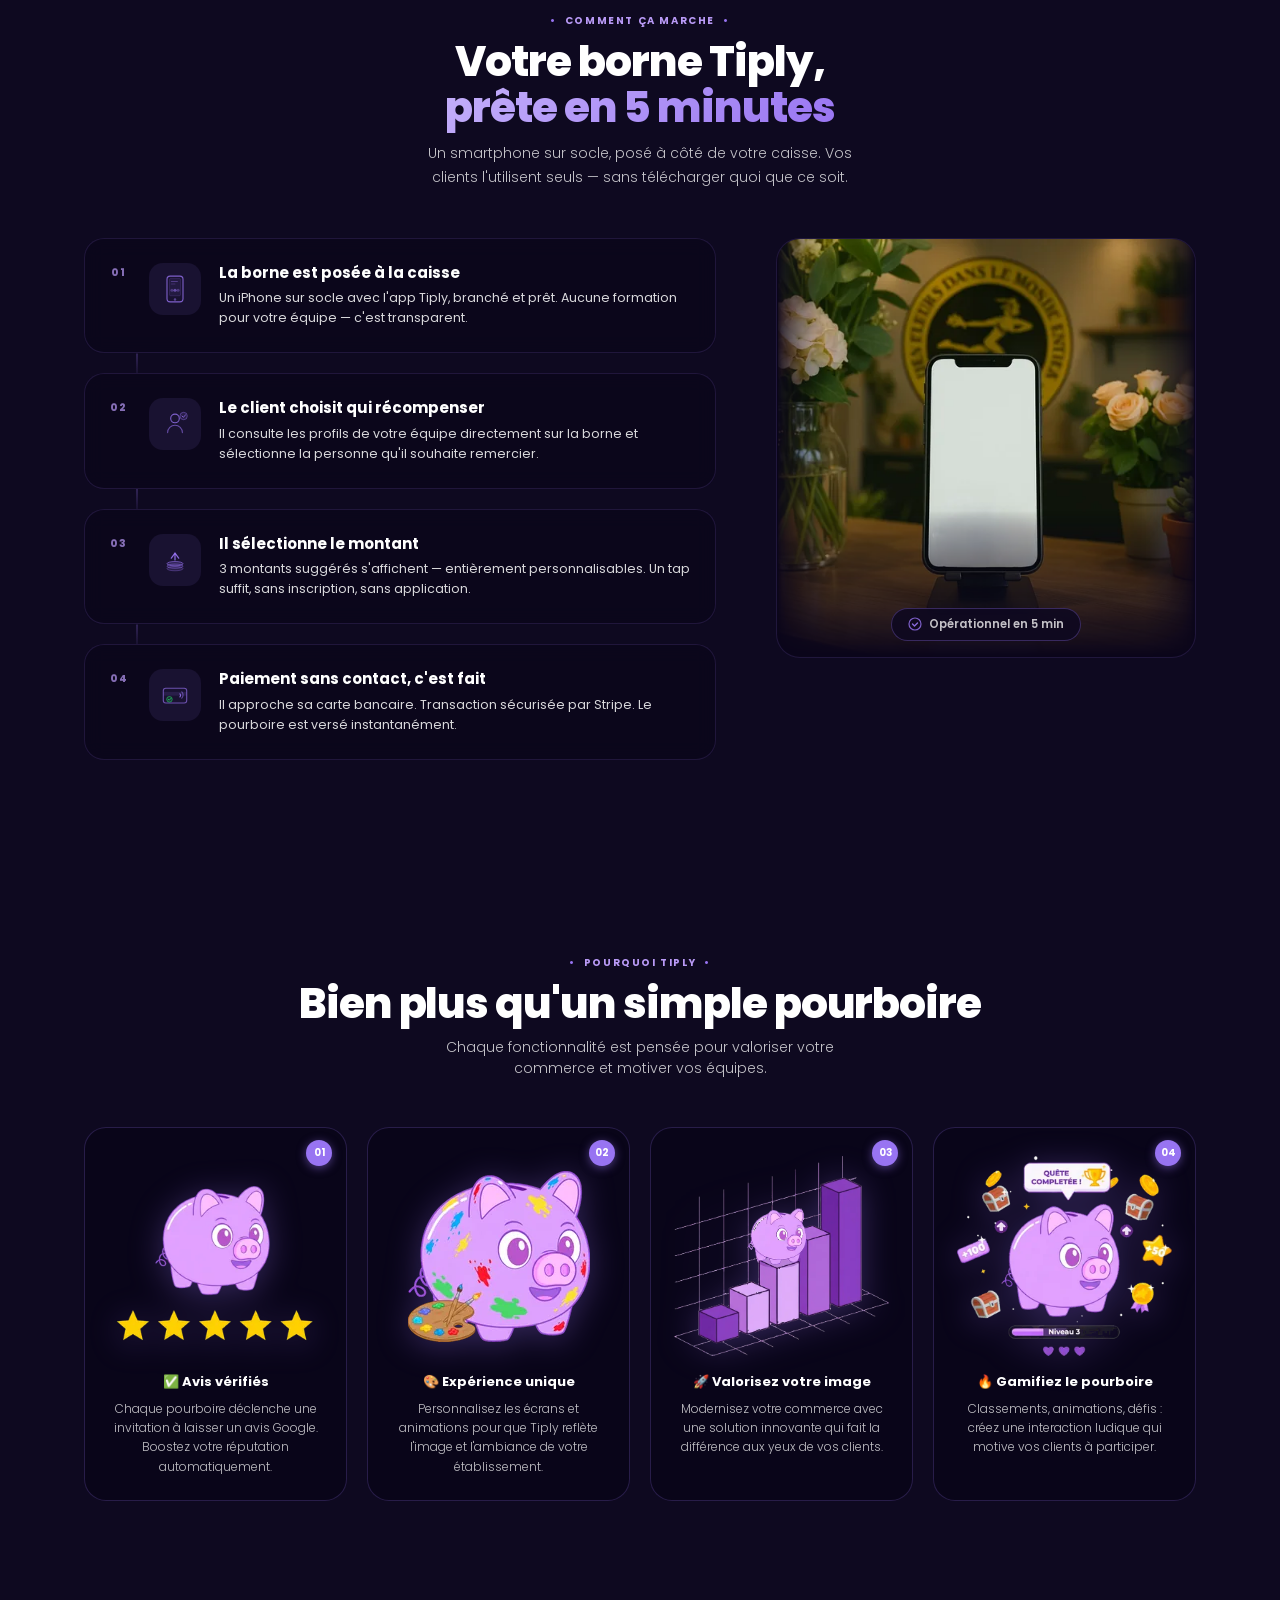
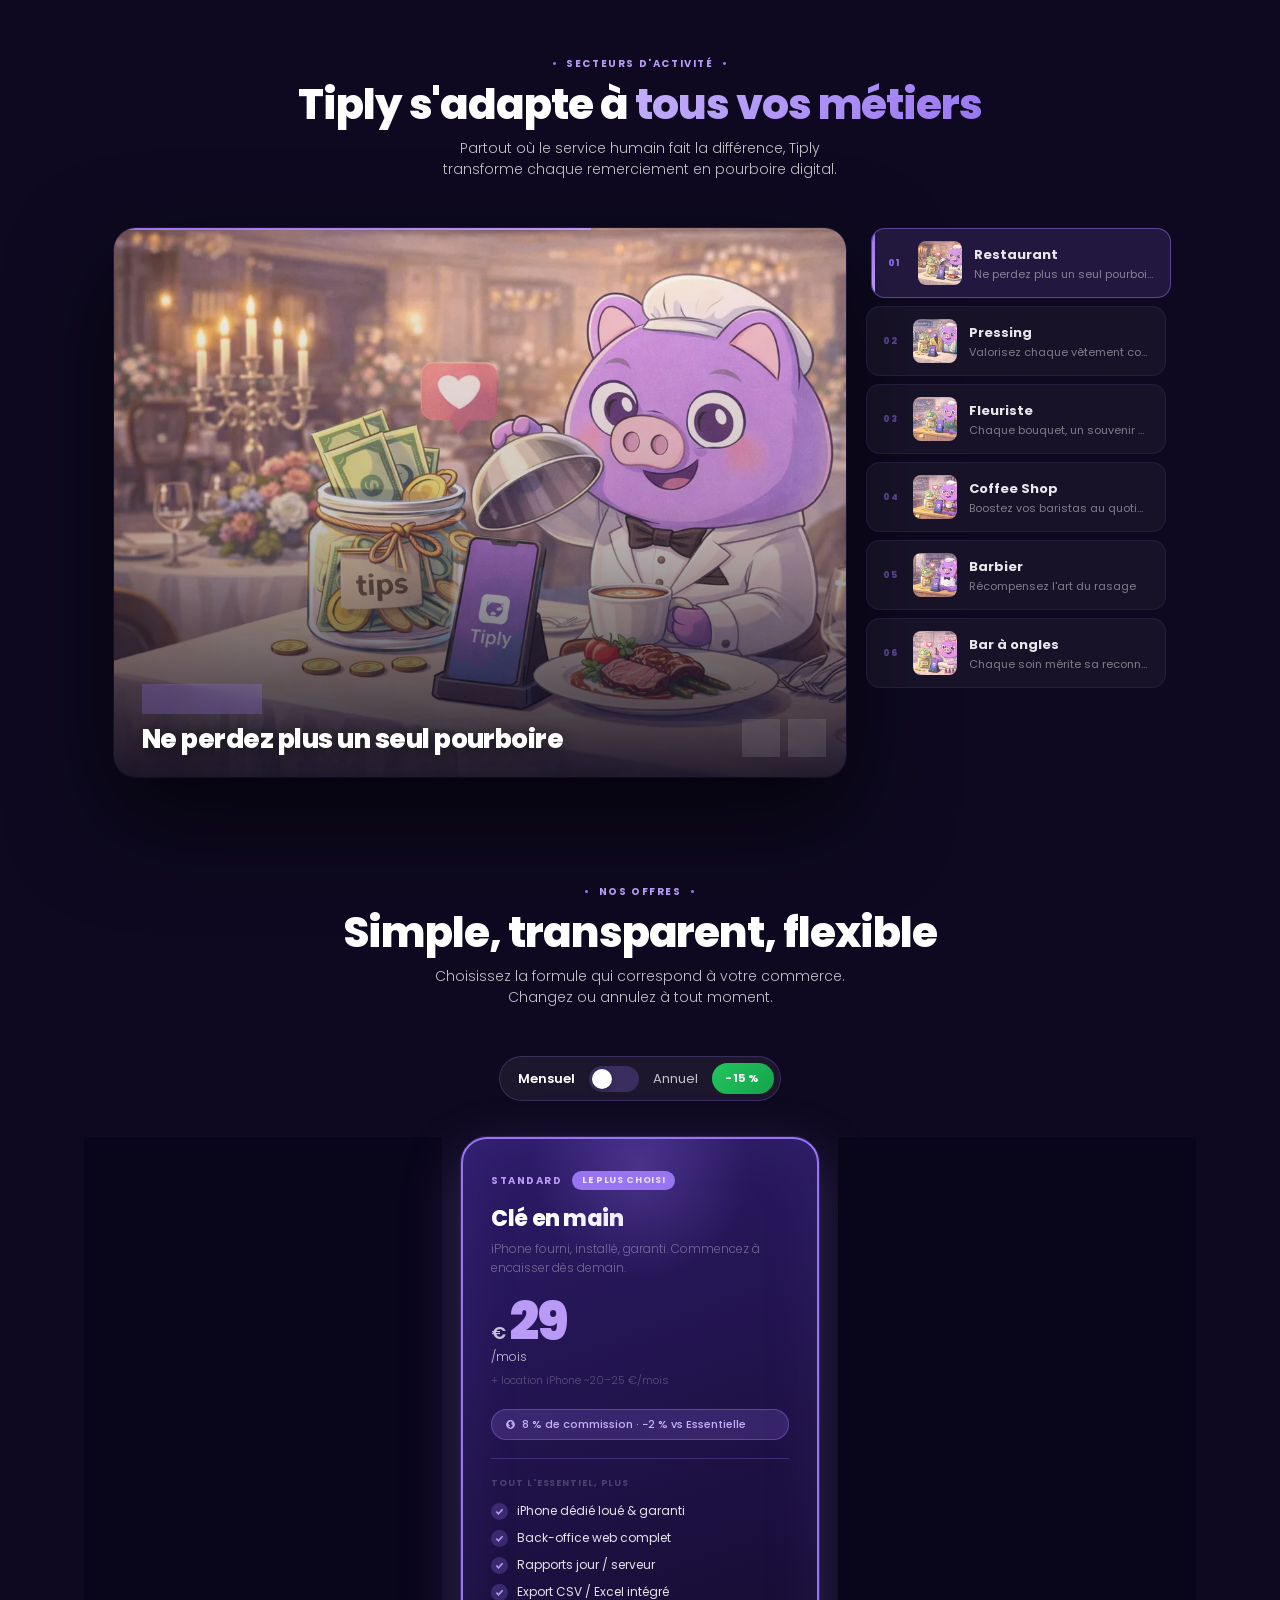
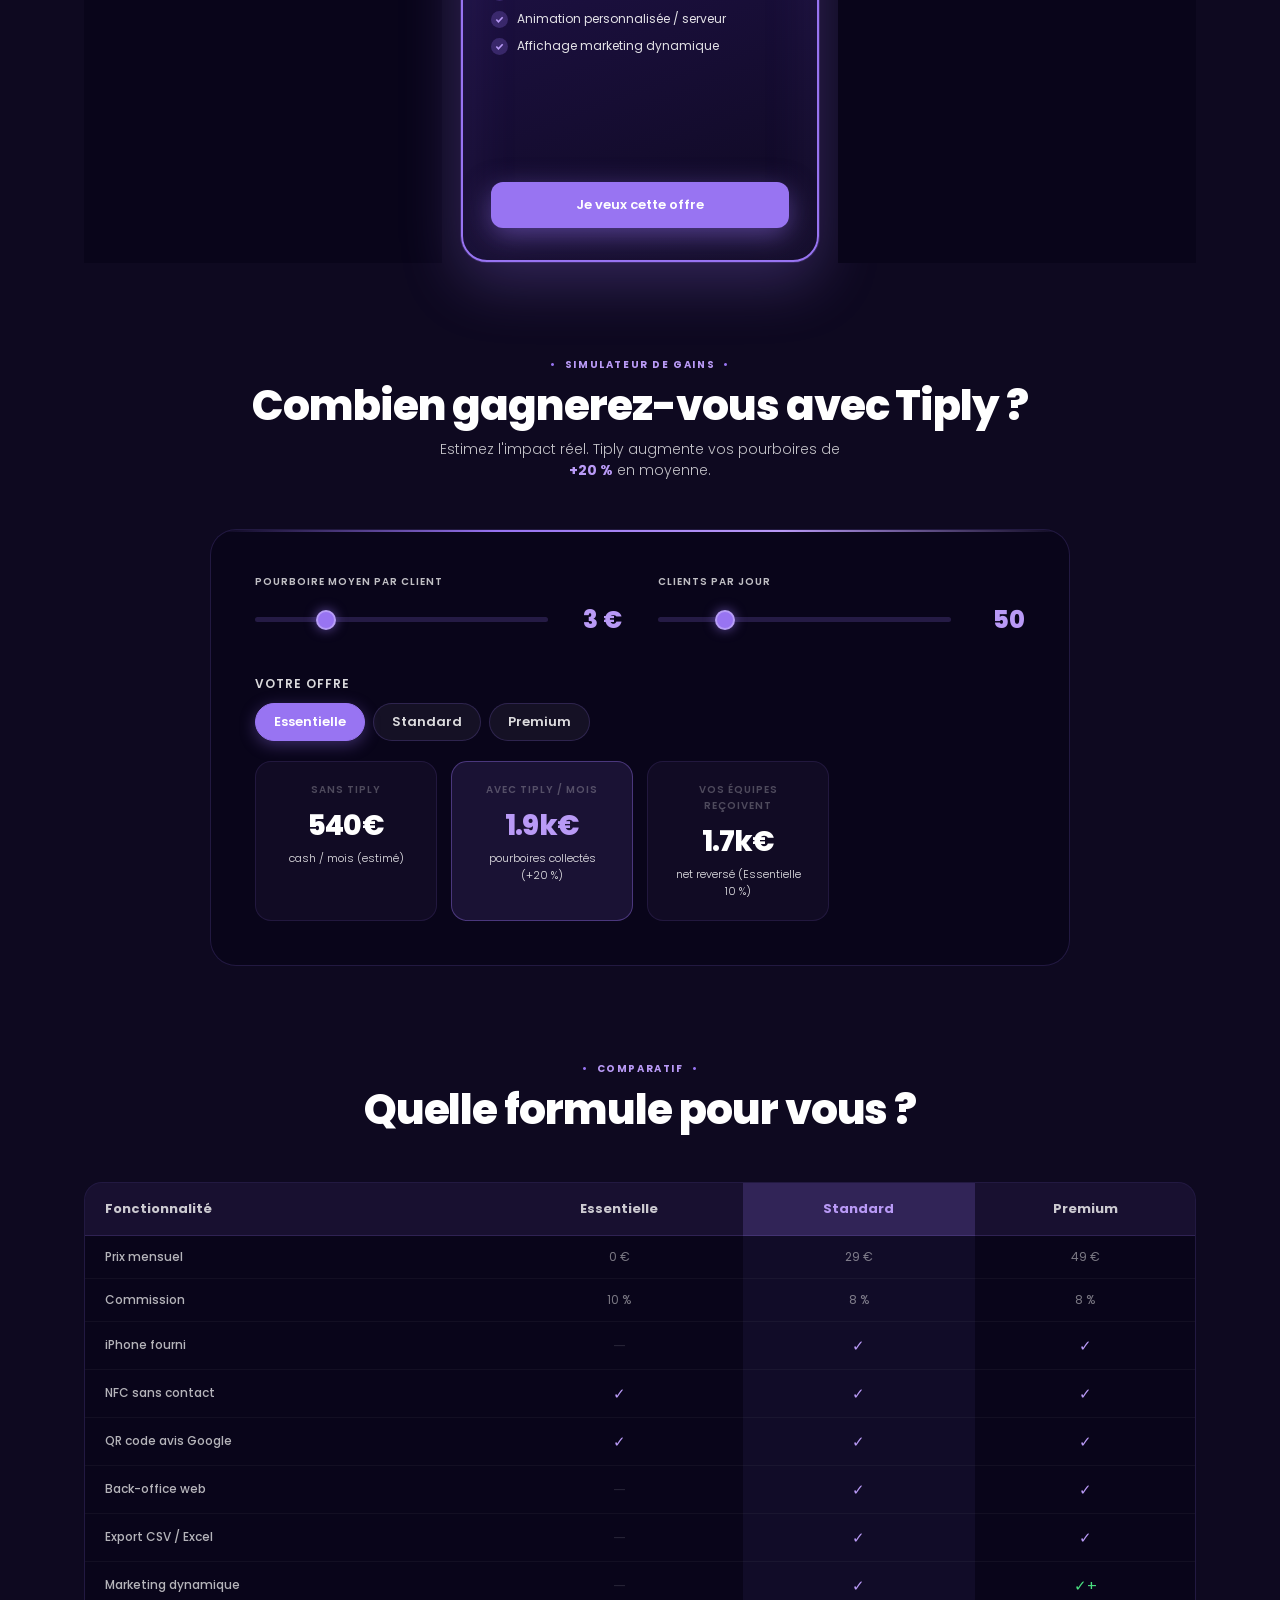
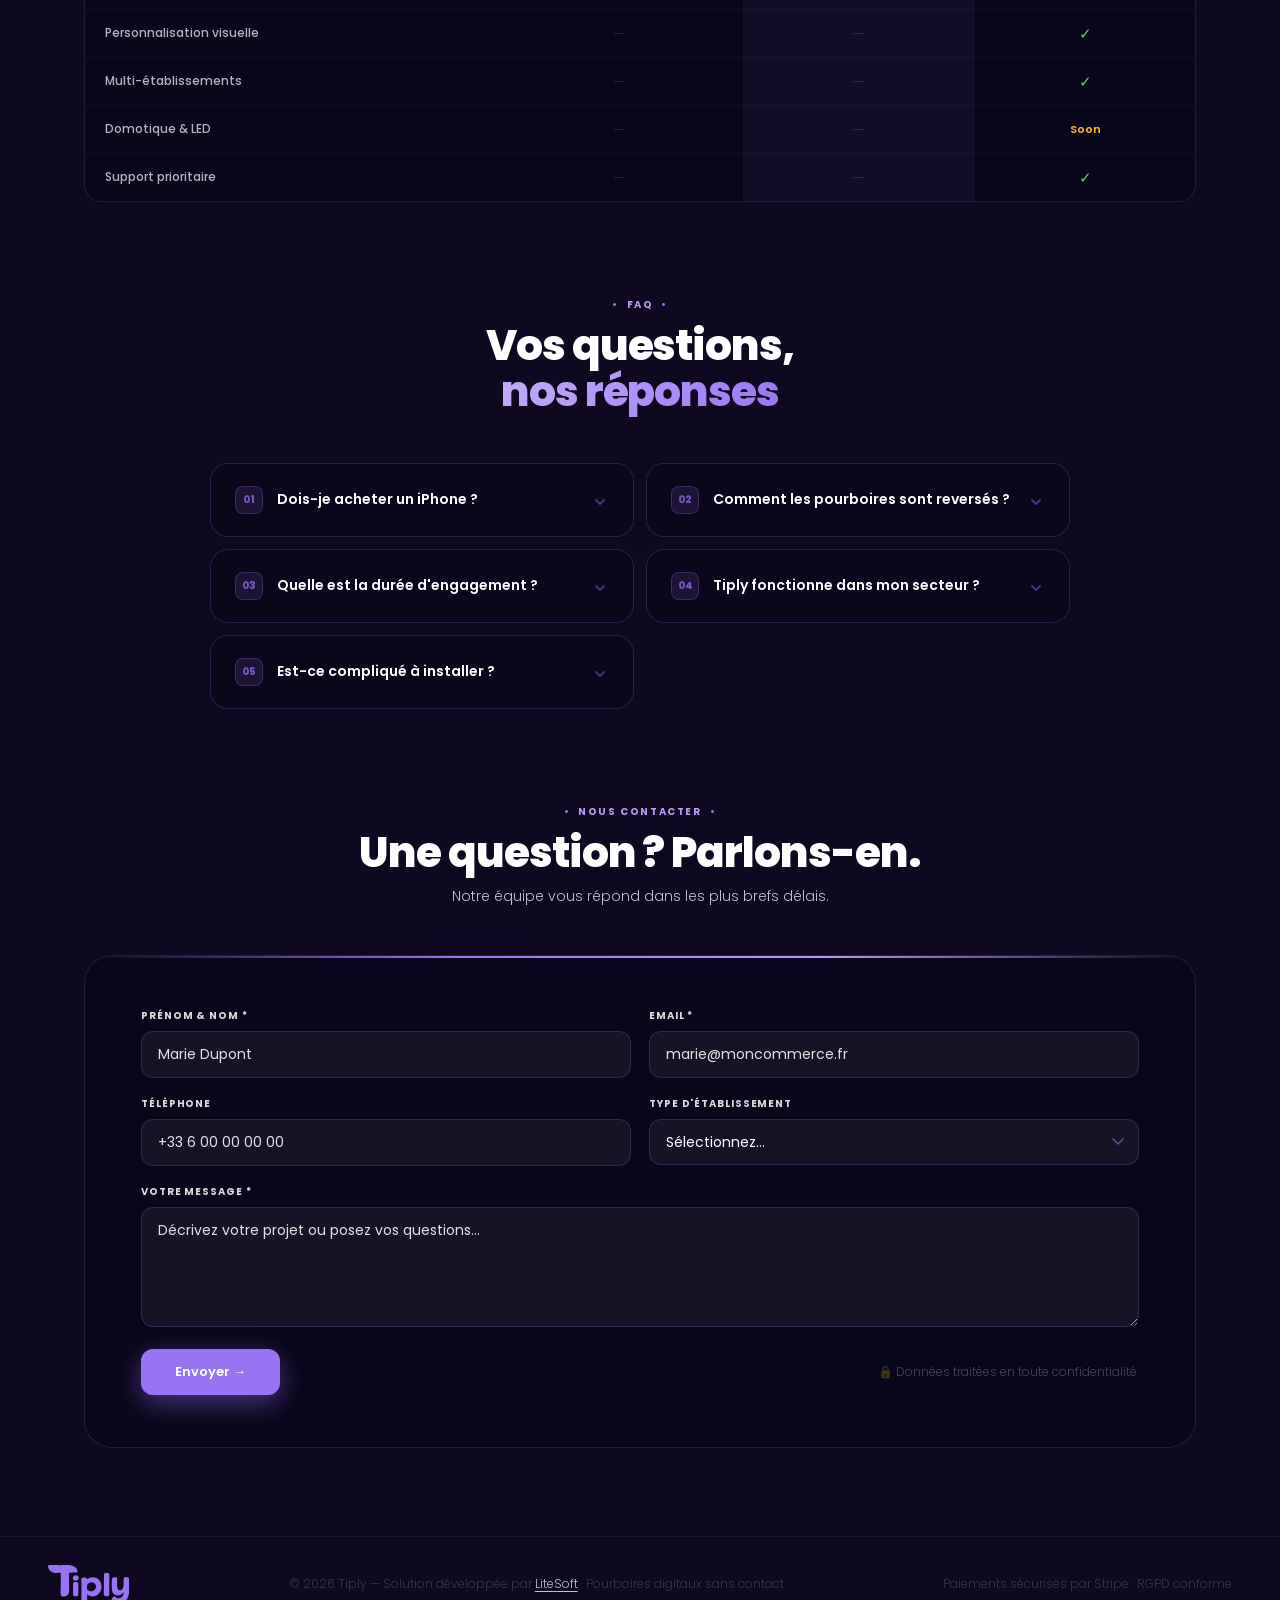
